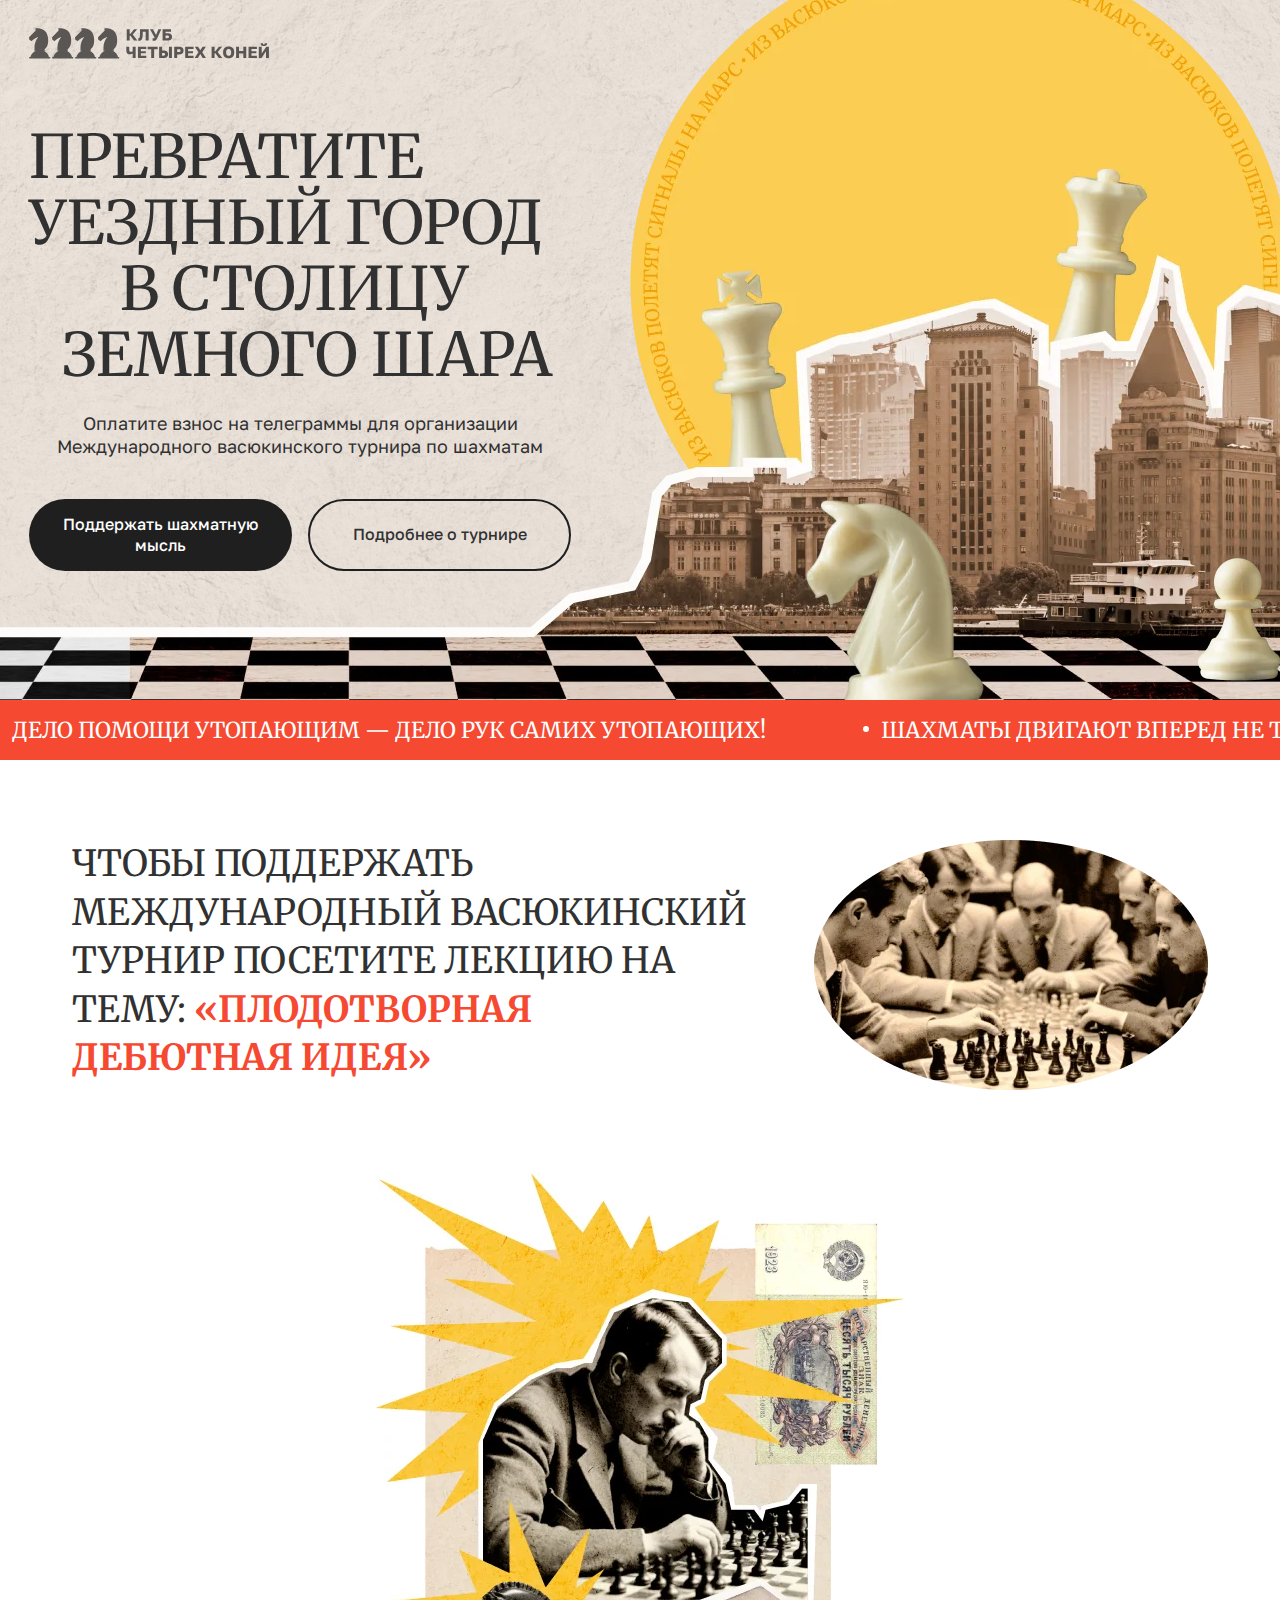
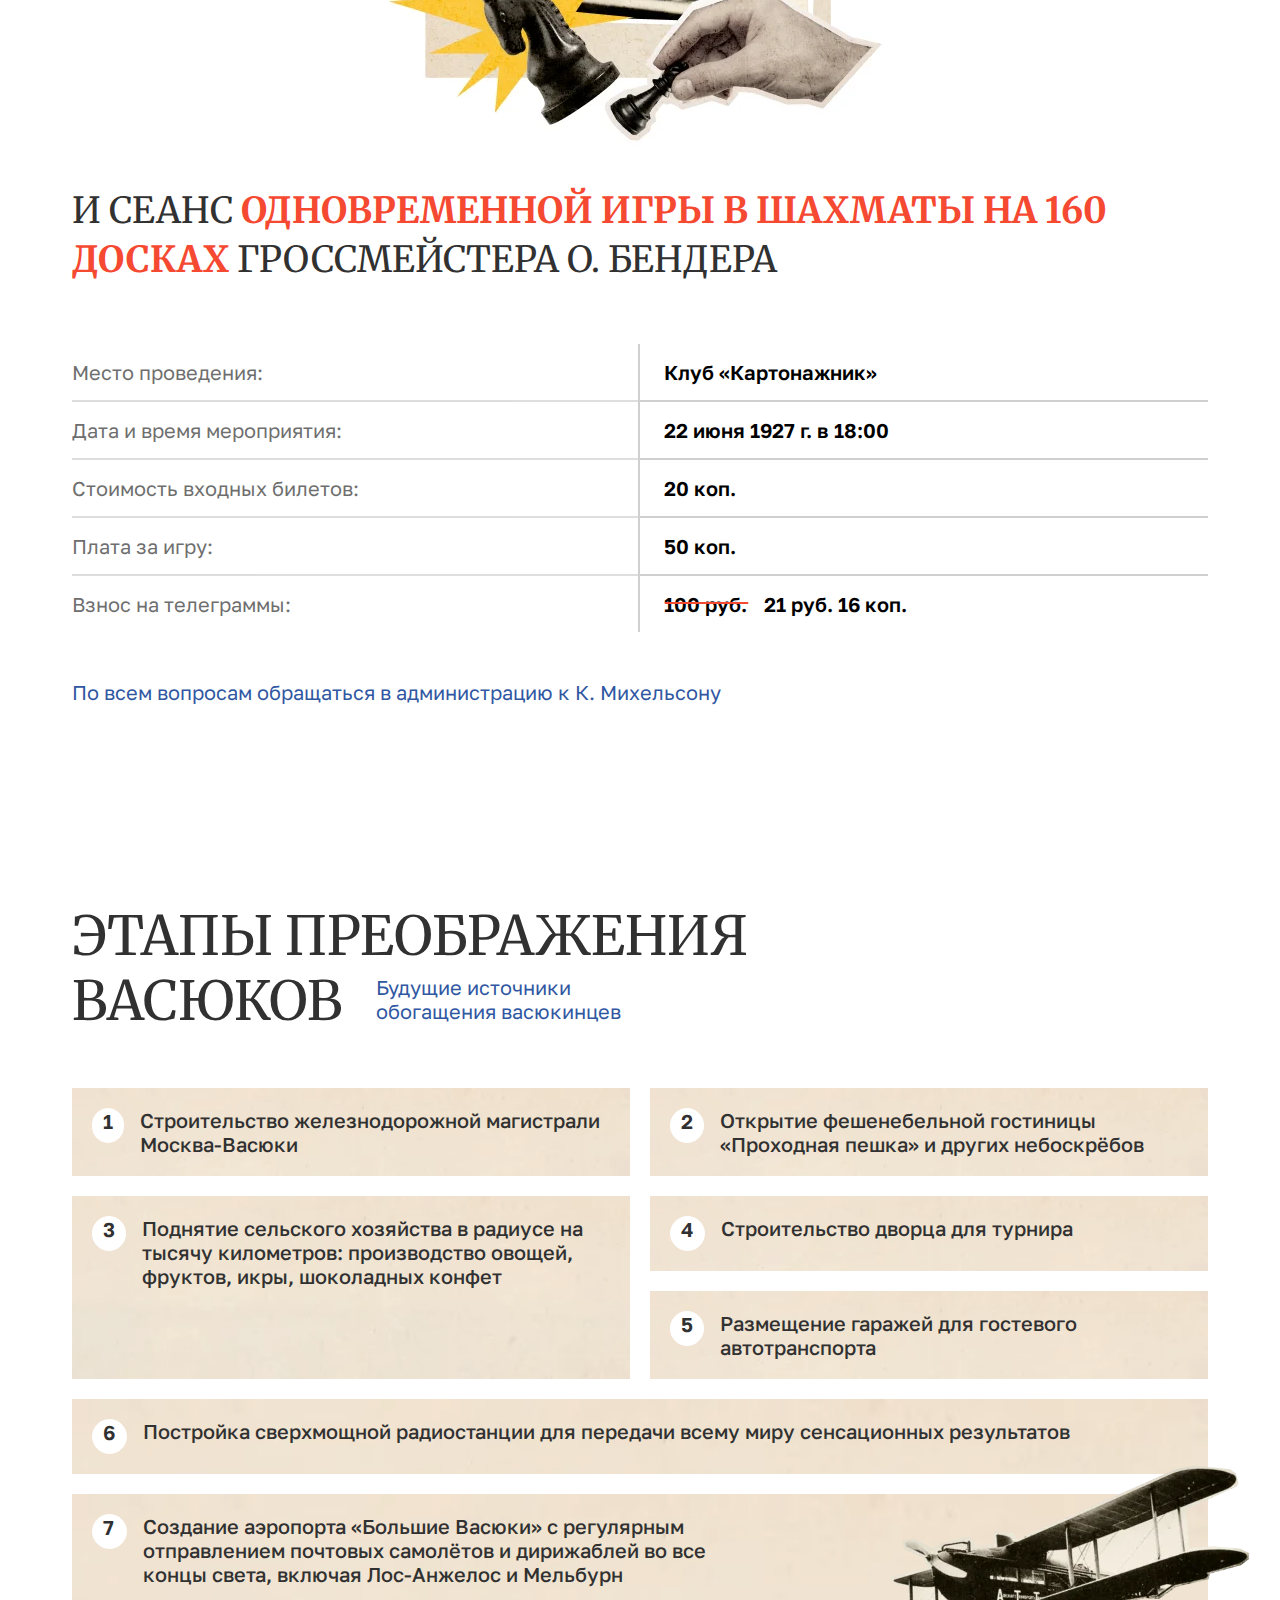
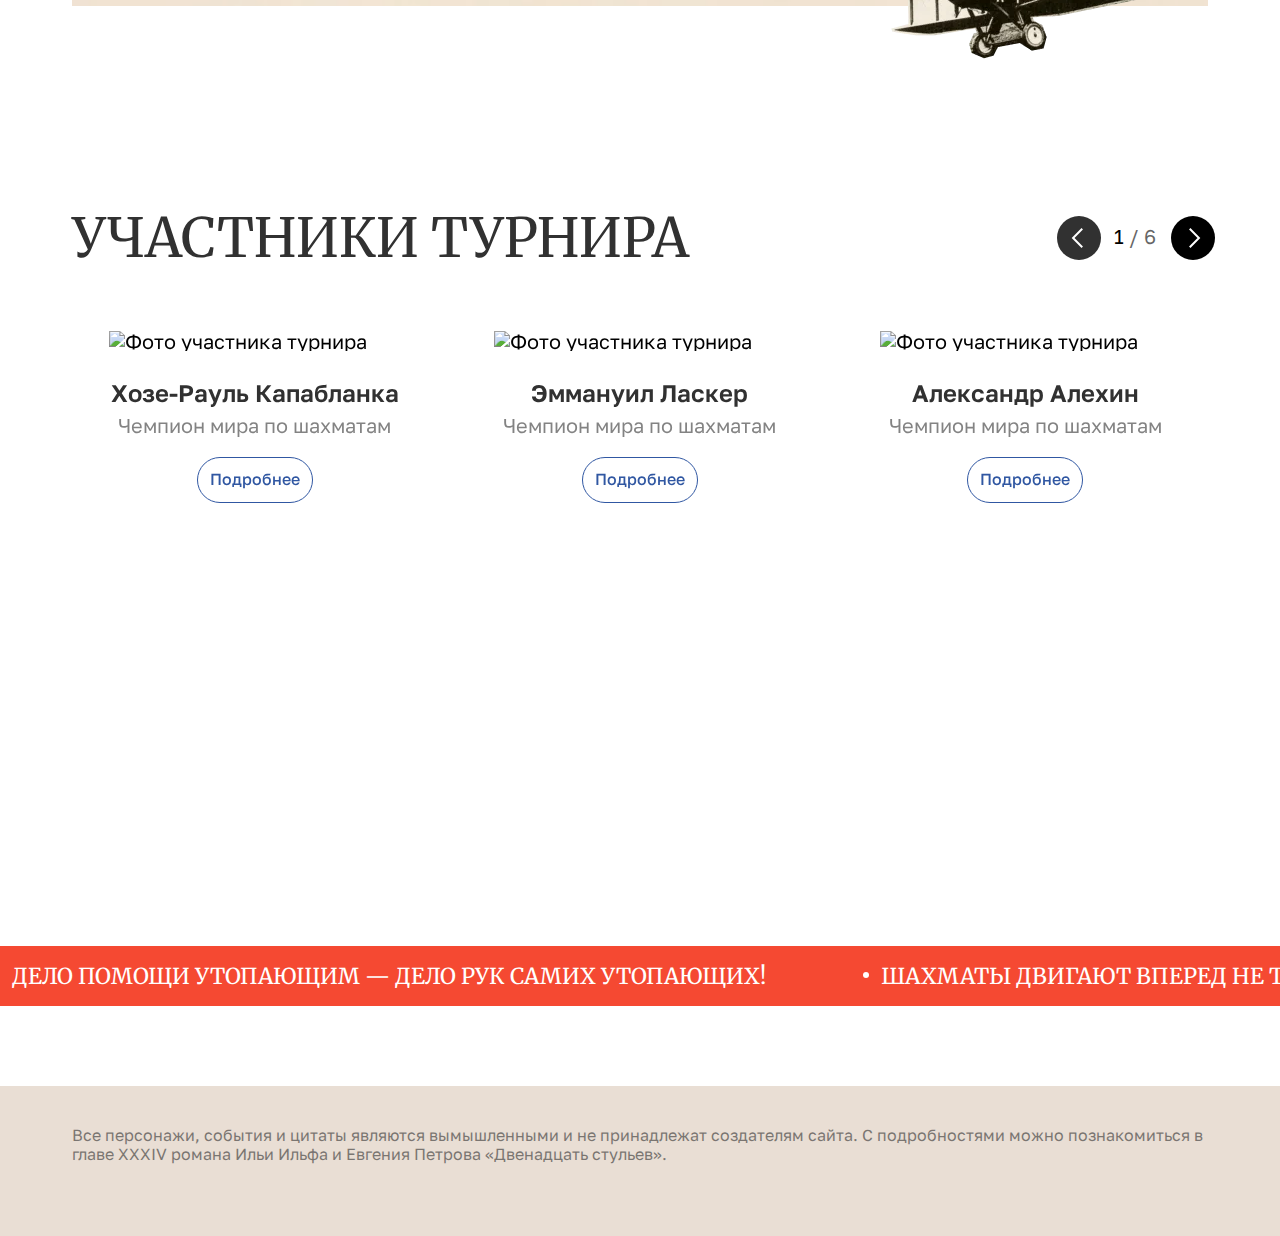
==== home.html @ d4d5c3d7 "add new site" ====
<!DOCTYPE html>
<html lang="ru">

<head>
	<title>Главная</title>
	<meta charset="UTF-8">
	<meta name="format-detection" content="telephone=no">
	<link rel="stylesheet" href="css/style.min.css?_v=20240211010110">
	<link rel="shortcut icon" href="favicon.ico">
	<!-- <meta name="robots" content="noindex, nofollow"> -->
	<meta name="viewport" content="width=device-width, initial-scale=1.0">
</head>

<body>
	<div class="wrapper">
		<header class="header">
			<div class="header__container">
				<a href="#" class="header__logo">
					<img src="img/icons/logo.svg?_v=1707602471050" alt="Логотип">
				</a>
			</div>
		</header>
		<main class="page">

			<section class="page__main main-block">
				<div class="main-block__container">
					<div class="main-block__body">
						<div class="main-block__content block-content">
							<h1 class="block-content__title">
								Превратите уездный город
								<span class="block-content__title--up">в столицу</span>
								<span class="block-content__title--down">земного шара</span>
							</h1>
							<div class="block-content__text">
								Оплатите взнос на телеграммы для организации Международного васюкинского турнира по шахматам
							</div>
							<div class="block-content__btns">
								<button class="block-content__btn-send btn">
									Поддержать шахматную мысль
								</button>
								<button class="block-content__btn-more btn">
									Подробнее о турнире
								</button>
							</div>
							<div class="block-content__images">
								<div class="block-content__city">
									<picture><source srcset="img/bg-image.webp" type="image/webp"><img src="img/bg-image.jpg?_v=1707602471050" alt="Город на шахматной доске"></picture>
								</div>
								<div class="block-content__chess">
									<picture><source srcset="img/peshka.webp" type="image/webp"><img src="img/peshka.png?_v=1707602471050" alt="Пешка"></picture>
								</div>
							</div>
						</div>
					</div>
				</div>
				<div class="main-block__bg">
					<picture><source srcset="img/bg.webp" type="image/webp"><img src="img/bg.png?_v=1707602471050" alt="Фон блока"></picture>
				</div>
			</section>

			<section class="page__running running-line">
				<div class="running-line__content">
					<div class="running-line__content-items">
						<div class="running-line__content-item">
							<span>Дело помощи утопающим — дело рук самих утопающих!</span>
						</div>
						<div class="running-line__content-item">
							<span>Шахматы двигают вперед не только культуру, но и экономику!</span>
						</div>
						<div class="running-line__content-item">
							<span>Лед тронулся, господа присяжные заседатели!</span>
						</div>
					</div>
				</div>
			</section>

			<section class="page__info info-block">
				<div class="info-block__container">
					<div class="info-block__content info-content">
						<div class="info-content__idea">
							<h2 class="info-content__idea-title">
								Чтобы поддержать Международный васюкинский турнир посетите лекцию на тему: <span>«Плодотворная дебютная идея»</span>
							</h2>
							<div class="info-content__idea-img">
								<picture><source srcset="img/players.webp" type="image/webp"><img src="img/players.png?_v=1707602471050" alt="Васюкинские игроки"></picture>
							</div>
						</div>
						<div class="info-content__bender bender-info">
							<div class="bender-info__img">
								<picture><source srcset="img/bender.webp" type="image/webp"><img src="img/bender.jpg?_v=1707602471050" alt="Остап Бендер"></picture>
							</div>
							<div class="bender-info__body body-info">
								<h2 class="body-info__title">
									И сеанс <span>одновременной игры в шахматы на 160 досках</span> гроссмейстера О. Бендера
								</h2>
								<div class="body-info__actions actions-body">
									<div class="actions-body__labels">
										<div class="actions-body__label">Место проведения:</div>
										<div class="actions-body__label">Дата и время мероприятия:</div>
										<div class="actions-body__label">Стоимость входных билетов:</div>
										<div class="actions-body__label">Плата за игру:</div>
										<div class="actions-body__label">Взнос на телеграммы:</div>
									</div>
									<div class="actions-body__values">
										<div class="actions-body__value">Клуб «Картонажник»</div>
										<div class="actions-body__value">22 июня 1927 г. в 18:00</div>
										<div class="actions-body__value">20 коп.</div>
										<div class="actions-body__value">50 коп.</div>
										<div class="actions-body__value">
											<span class="old-price">100 руб.</span>
											<span class="new-price">21 руб. 16 коп.</span>
										</div>
									</div>
								</div>
								<div class="body-info__actions-mobile mobile-actions-body">
									<div class="mobile-actions-body__item">
										<div class="mobile-actions-body__label">Место проведения:</div>
										<div class="mobile-actions-body__value">Клуб «Картонажник»</div>
									</div>
									<div class="mobile-actions-body__item">
										<div class="mobile-actions-body__label">Дата и время мероприятия:</div>
										<div class="mobile-actions-body__value">22 июня 1927 г. в 18:00</div>
									</div>
									<div class="mobile-actions-body__item">
										<div class="mobile-actions-body__label">Стоимость входных билетов:</div>
										<div class="mobile-actions-body__value">20 коп.</div>
									</div>
									<div class="mobile-actions-body__item">
										<div class="mobile-actions-body__label">Плата за игру:</div>
										<div class="mobile-actions-body__value">50 коп.</div>
									</div>
									<div class="mobile-actions-body__item">
										<div class="mobile-actions-body__label">Взнос на телеграммы:</div>
										<div class="mobile-actions-body__value">
											<span class="old-price">100 руб.</span>
											<span class="new-price">21 руб. 16 коп.</span>
										</div>
									</div>
								</div>
								<a href="#" class="body-info__link">
									По всем вопросам обращаться в администрацию к К. Михельсону
								</a>
							</div>
						</div>
					</div>
				</div>
			</section>

			<section class="page__future future-block">
				<div class="future-block__container">
					<div class="future-block__title">Этапы преображения Васюков</div>
					<div class="future-block__subtitle">
						Будущие источники обогащения васюкинцев
					</div>
					<div class="future-block__slider">
						<div class="future-block__content">
							<div class="future-block__slide future-slide">
								<div class="future-slide__item">
									<div class="future-slide__item-number"><span>1</span></div>
									<div class="future-slide__item-text">
										Строительство железнодорожной магистрали Москва-Васюки
									</div>
								</div>
							</div>
							<div class="future-block__slide future-slide">
								<div class="future-slide__item">
									<div class="future-slide__item-number"><span>2</span></div>
									<div class="future-slide__item-text">
										Открытие фешенебельной гостиницы «Проходная пешка» и других небоскрёбов
									</div>
								</div>
							</div>
							<div class="future-block__slide future-slide">
								<div class="future-slide__item">
									<div class="future-slide__item-number"><span>3</span></div>
									<div class="future-slide__item-text">
										Поднятие сельского хозяйства в радиусе на тысячу километров: производство овощей, фруктов, икры, шоколадных конфет
									</div>
								</div>
							</div>
							<div class="future-block__slide future-slide">
								<div class="future-slide__item">
									<div class="future-slide__item-number"><span>4</span></div>
									<div class="future-slide__item-text">
										Строительство дворца для турнира
									</div>
								</div>
							</div>
							<div class="future-block__slide future-slide">
								<div class="future-slide__item">
									<div class="future-slide__item-number"><span>5</span></div>
									<div class="future-slide__item-text">
										Размещение гаражей для гостевого автотранспорта
									</div>
								</div>
							</div>
							<div class="future-block__slide future-slide">
								<div class="future-slide__item">
									<div class="future-slide__item-number"><span>6</span></div>
									<div class="future-slide__item-text">
										Постройка сверхмощной радиостанции для передачи всему миру сенсационных результатов
									</div>
								</div>
							</div>
							<div class="future-block__slide future-slide">
								<div class="future-slide__item">
									<div class="future-slide__item-number"><span>7</span></div>
									<div class="future-slide__item-text">
										<span>Создание аэропорта «Большие Васюки» с регулярным отправлением почтовых самолётов и дирижаблей во все концы света, включая Лос-Анжелос и Мельбурн</span>
									</div>
									<div class="future-slide__item-img">
										<picture><source srcset="img/airplan.webp" type="image/webp"><img src="img/airplan.png?_v=1707602471050" alt="Картинка слайда"></picture>
									</div>
								</div>
							</div>
						</div>
					</div>

					<div class="future-block__mobile-slider">
						<div class="future-block__mobile-content">
							<div class="future-block__mobile-img">
								<picture><source srcset="img/airplan.webp" type="image/webp"><img src="img/airplan.png?_v=1707602471050" alt="Картинка слайда"></picture>
							</div>
							<div class="future-block__mobile-slide future-mobile-slide">
								<div class="future-mobile-slide__item">
									<div class="future-mobile-slide__item-number"><span>1</span></div>
									<div class="future-mobile-slide__item-text">
										Строительство железнодорожной магистрали Москва-Васюки
									</div>
									<div class="future-mobile-slide__item-number"><span>2</span></div>
									<div class="future-mobile-slide__item-text">
										Открытие фешенебельной гостиницы «Проходная пешка» и других небоскрёбов
									</div>
								</div>
							</div>
							<div class="future-block__mobile-slide future-mobile-slide">
								<div class="future-mobile-slide__item">
									<div class="future-mobile-slide__item-number"><span>3</span></div>
									<div class="future-mobile-slide__item-text">
										Поднятие сельского хозяйства в радиусе на тысячу километров: производство овощей, фруктов, икры, шоколадных конфет
									</div>
								</div>
							</div>
							<div class="future-block__mobile-slide future-mobile-slide">
								<div class="future-mobile-slide__item">
									<div class="future-mobile-slide__item-number"><span>4</span></div>
									<div class="future-mobile-slide__item-text">
										Строительство дворца для турнира
									</div>
									<div class="future-mobile-slide__item-number"><span>5</span></div>
									<div class="future-mobile-slide__item-text">
										Размещение гаражей для гостевого автотранспорта
									</div>
								</div>
							</div>
							<div class="future-block__mobile-slide future-mobile-slide">
								<div class="future-mobile-slide__item">
									<div class="future-mobile-slide__item-number"><span>6</span></div>
									<div class="future-mobile-slide__item-text">
										Постройка сверхмощной радиостанции для передачи всему миру сенсационных результатов
									</div>
								</div>
							</div>
							<div class="future-block__mobile-slide future-mobile-slide">
								<div class="future-mobile-slide__item">
									<div class="future-mobile-slide__item-number"><span>7</span></div>
									<div class="future-mobile-slide__item-text">
										Создание аэропорта «Большие Васюки» с регулярным отправлением почтовых самолётов и дирижаблей во все концы света, включая Лос-Анжелос и Мельбурн
									</div>
								</div>
							</div>
						</div>
					</div>

					<div class="future-mobile-slide__dots"></div>

					<div class="future-mobile-slide__arrows">
						<div class="future-mobile-slide__arrow-prev disabled">
							<g><svg width="36" height="36" viewBox="0 0 44 44" fill="currentColor" xmlns="http://www.w3.org/2000/svg">
									<circle cx="22" cy="22" r="22" transform="rotate(-180 22 22)" />
									<path d="M24.5382 30.4614L16.0767 21.9999L24.5382 13.5384" stroke="white" stroke-width="2" stroke-linecap="square" />
								</svg></g>
						</div>
						<div class="future-mobile-slide__arrow-next">
							<g><svg width="36" height="36" viewBox="0 0 44 44" fill="currentColor" xmlns="http://www.w3.org/2000/svg">
									<circle cx="22" cy="22" r="22" />
									<path d="M19.4618 13.5385L27.9233 22L19.4618 30.4615" stroke="white" stroke-width="2" stroke-linecap="square" />
								</svg></g>
						</div>
					</div>

				</div>
			</section>

			<section class="page__users users-list">
				<div class="users-list__container">
					<div class="users-list__title">Участники турнира</div>
					<div class="users-list__slider">
						<div class="users-list__controll controll-images">
							<div class="controll-images__fraction fraction-controll">
								<span class="fraction-controll__current">1</span>
								<span class="fraction-controll__all"> / 6</span>
								<div class="controll-images__arrow-prev">
									<g><svg width="44" height="44" viewBox="0 0 44 44" fill="currentColor" xmlns="http://www.w3.org/2000/svg">
											<circle cx="22" cy="22" r="22" transform="rotate(-180 22 22)" />
											<path d="M24.5382 30.4614L16.0767 21.9999L24.5382 13.5384" stroke="white" stroke-width="2" stroke-linecap="square" />
										</svg></g>
								</div>
								<div class="controll-images__arrow-next">
									<g><svg width="44" height="44" viewBox="0 0 44 44" fill="currentColor" xmlns="http://www.w3.org/2000/svg">
											<circle cx="22" cy="22" r="22" />
											<path d="M19.4618 13.5385L27.9233 22L19.4618 30.4615" stroke="white" stroke-width="2" stroke-linecap="square" />
										</svg></g>
								</div>
							</div>
						</div>
						<div class="users-list__swiper">
							<div class="users-list__slide slide-list-body">
								<div class="slide-list-body__content">
									<div class="slide-list-body__img">
										<img src="img/icons/avatar.svg?_v=1707602471050" alt="Фото участникa турнира">
									</div>
									<div class="slide-list-body__info info-body">
										<h3 class="info-body__name">Хозе-Рауль Капабланка</h3>
										<p class="info-body__text">Чемпион мира по шахматам</p>
										<button class="info-body__btn">Подробнее</button>
									</div>
								</div>
							</div>
							<div class="users-list__slide slide-list-body">
								<div class="slide-list-body__content">
									<div class="slide-list-body__img">
										<img src="img/icons/avatar.svg?_v=1707602471050" alt="Фото участникa турнира">
									</div>
									<div class="slide-list-body__info info-body">
										<h3 class="info-body__name">Эммануил Ласкер</h3>
										<p class="info-body__text">Чемпион мира по шахматам</p>
										<button class="info-body__btn">Подробнее</button>
									</div>
								</div>
							</div>
							<div class="users-list__slide slide-list-body">
								<div class="slide-list-body__content">
									<div class="slide-list-body__img">
										<img src="img/icons/avatar.svg?_v=1707602471050" alt="Фото участникa турнира">
									</div>
									<div class="slide-list-body__info info-body">
										<h3 class="info-body__name">Александр Алехин</h3>
										<p class="info-body__text">Чемпион мира по шахматам</p>
										<button class="info-body__btn">Подробнее</button>
									</div>
								</div>
							</div>
							<div class="users-list__slide slide-list-body">
								<div class="slide-list-body__content">
									<div class="slide-list-body__img">
										<img src="img/icons/avatar.svg?_v=1707602471050" alt="Фото участникa турнира">
									</div>
									<div class="slide-list-body__info info-body">
										<h3 class="info-body__name">Арон Нимцович</h3>
										<p class="info-body__text">Чемпион мира по шахматам</p>
										<button class="info-body__btn">Подробнее</button>
									</div>
								</div>
							</div>
							<div class="users-list__slide slide-list-body">
								<div class="slide-list-body__content">
									<div class="slide-list-body__img">
										<img src="img/icons/avatar.svg?_v=1707602471050" alt="Фото участникa турнира">
									</div>
									<div class="slide-list-body__info info-body">
										<h3 class="info-body__name">Рихард Рети</h3>
										<p class="info-body__text">Чемпион мира по шахматам</p>
										<button class="info-body__btn">Подробнее</button>
									</div>
								</div>
							</div>
							<div class="users-list__slide slide-list-body">
								<div class="slide-list-body__content">
									<div class="slide-list-body__img">
										<img src="img/icons/avatar.svg?_v=1707602471050" alt="Фото участникa турнира">
									</div>
									<div class="slide-list-body__info info-body">
										<h3 class="info-body__name">Остап Бендер</h3>
										<p class="info-body__text">Чемпион мира по шахматам</p>
										<button class="info-body__btn">Подробнее</button>
									</div>
								</div>
							</div>
						</div>
					</div>
				</div>
			</section>

			<section class="page__running running-line margin-null">
				<div class="running-line__content">
					<div class="running-line__content-items">
						<div class="running-line__content-item">
							<span>Дело помощи утопающим — дело рук самих утопающих!</span>
						</div>
						<div class="running-line__content-item">
							<span>Шахматы двигают вперед не только культуру, но и экономику!</span>
						</div>
						<div class="running-line__content-item">
							<span>Лед тронулся, господа присяжные заседатели!</span>
						</div>
					</div>
				</div>
			</section>

		</main>
		<footer class="footer">
			<div class="footer__container">
				<div class="footer__copyright">
					Все персонажи, события и цитаты являются вымышленными и не принадлежат создателям сайта. С подробностями можно познакомиться в главе XXXIV романа Ильи Ильфа и Евгения Петрова «Двенадцать стульев».
				</div>
			</div>
		</footer>
	</div>
	<script src="js/app.min.js?_v=20240211010111"></script>
</body>

</html>
---- css/style.min.css ----
@import url(https://fonts.googleapis.com/css?family=Merriweather:regular,700&display=swap);@import url(https://fonts.googleapis.com/css?family=Golos+Text:regular,500,600,700&display=swap);*{padding:0;margin:0;border:0}*,:after,:before{-webkit-box-sizing:border-box;box-sizing:border-box}body,html{height:100%;min-width:375px}body{line-height:1;font-family:"Golos Text";font-size:1.25rem;-ms-text-size-adjust:100%;-moz-text-size-adjust:100%;-webkit-text-size-adjust:100%;-webkit-font-smoothing:antialiased}button,input,textarea{font-family:"Golos Text";font-size:inherit}button{cursor:pointer;color:inherit;background-color:inherit}a{color:inherit}a:link,a:visited{text-decoration:none}a:hover{text-decoration:none}ul li{list-style:none}img{vertical-align:top}h1,h2,h3,h4,h5,h6{font-weight:inherit;font-size:inherit}body{color:#000;background-color:#fff;overflow-x:hidden}.lock body{overflow:hidden}.wrapper{min-height:100%;display:-ms-grid;display:grid;overflow:hidden;-ms-grid-rows:auto 1fr auto;grid-template-rows:auto 1fr auto}[class*=__container]{max-width:76.375rem;-webkit-box-sizing:content-box;box-sizing:content-box;margin:0 auto;padding:0 4.5rem}[data-fullscreen]{height:100vh}.touch [data-fullscreen]{height:calc(var(--vh,1vh) * 100)}[class*=__image-ibg]{position:relative}[class*=__image-ibg] img{position:absolute;width:100%;height:100%;top:0;left:0;-o-object-fit:cover;object-fit:cover}.header{width:100%;background-color:transparent;position:absolute;top:0;left:0;z-index:10}.header__container{padding:0 1.25rem 0 1.25rem}.header__logo img{height:auto;max-width:100%}.footer{height:9.375rem;background-color:#e9ded4}.footer__container{padding-top:2.5rem}.footer__copyright{font-family:"Golos Text";font-size:1rem;line-height:120%;color:#313131;opacity:.6}.main-block{position:relative;background-color:#e9ded4}.main-block__container{padding:0 1.25rem 0 1.25rem;z-index:2}.main-block__body{position:relative;z-index:6}.main-block__bg{opacity:.2;z-index:5;position:absolute;top:0;left:0}.block-content{margin:2.25rem 0 0 0;color:#313131}.block-content__title{font-family:Merriweather;line-height:110%;text-transform:uppercase}.block-content__title:not(:last-child){margin-bottom:1.5rem}.block-content__text{font-family:"Golos Text";font-size:1.125rem;line-height:130%;text-align:center}.block-content__text:not(:last-child){margin-bottom:2.5rem}.block-content__btns{display:-webkit-box;display:-ms-flexbox;display:flex;-webkit-box-orient:horizontal;-webkit-box-direction:normal;-ms-flex-direction:row;flex-direction:row;-webkit-box-align:center;-ms-flex-align:center;align-items:center;padding:0;gap:1rem}.block-content__btn-send{width:16.4375rem;height:4.5rem;display:-webkit-box;display:-ms-flexbox;display:flex;-webkit-box-orient:vertical;-webkit-box-direction:normal;-ms-flex-direction:column;flex-direction:column;-webkit-box-pack:center;-ms-flex-pack:center;justify-content:center;-webkit-box-align:center;-ms-flex-align:center;align-items:center;font-size:1rem;font-weight:500;line-height:130%;padding:1.25rem;background:#1f1f1f;border-radius:4.125rem;color:#fff;text-align:center;cursor:pointer;-webkit-transition:all .3s ease 0s;transition:all .3s ease 0s}.block-content__btn-more{width:16.4375rem;height:4.5rem;display:-webkit-box;display:-ms-flexbox;display:flex;-webkit-box-orient:vertical;-webkit-box-direction:normal;-ms-flex-direction:column;flex-direction:column;-webkit-box-pack:center;-ms-flex-pack:center;justify-content:center;-webkit-box-align:center;-ms-flex-align:center;align-items:center;font-size:1rem;font-weight:500;line-height:130%;padding:1.25rem;border-radius:4.125rem;border:2px solid #1f1f1f;cursor:pointer;-webkit-transition:all .3s ease 0s;transition:all .3s ease 0s}.block-content__images{display:-webkit-box;display:-ms-flexbox;display:flex;position:relative;pointer-events:none;z-index:-1}.block-content__city{position:absolute}.block-content__city img{max-width:100%}.block-content__chess{position:absolute;bottom:-6.875rem;left:73rem}.block-content__chess img{z-index:4}.running-line{position:relative;z-index:90}.running-line__content{width:100%;background-color:#f54932;height:3.75rem}.running-line__content-items{display:-webkit-box;display:-ms-flexbox;display:flex;-webkit-box-orient:horizontal;-webkit-box-direction:normal;-ms-flex-direction:row;flex-direction:row;-webkit-box-align:center;-ms-flex-align:center;align-items:center;padding:1.125rem .75rem;gap:.75rem;position:absolute;left:0}.running-line__content-item{width:53.5625rem;color:#fff;font-family:Merriweather;font-size:1.375rem;line-height:110%;text-transform:uppercase;white-space:nowrap;-ms-flex-negative:0;flex-shrink:0;position:relative;-webkit-animation:ticker 20s linear infinite;animation:ticker 20s linear infinite;-webkit-transition:-webkit-animation .3s linear 0s;transition:-webkit-animation .3s linear 0s;transition:animation .3s linear 0s;transition:animation .3s linear 0s,-webkit-animation .3s linear 0s}.running-line__content-item::after{content:"";display:block;width:.375rem;height:.375rem;background:url(../img/icons/runline_eclipse.svg) center/cover no-repeat;position:absolute;top:.5rem;right:0}.running-line__content-item::after:not(:last-child){display:none}.info-content__idea{display:-ms-grid;display:grid;-ms-grid-columns:(auto)[2];grid-template-columns:repeat(2,auto);gap:4rem}.info-content__idea:not(:last-child){margin-bottom:4rem}.info-content__idea-title{font-family:Merriweather;line-height:135%;color:#313131;text-transform:uppercase;-webkit-animation:fadeInLeft 2s linear;animation:fadeInLeft 2s linear}.info-content__idea-title span{font-weight:700;color:#f54932}.info-content__idea-img img{max-width:100%}.info-content__bender{display:-ms-grid;display:grid;-ms-grid-columns:(auto)[2];grid-template-columns:repeat(2,auto);gap:4rem}.bender-info__img img{max-width:100%}.body-info{-webkit-animation:fadeInRight 2s linear;animation:fadeInRight 2s linear}.body-info__title{width:44rem;font-family:Merriweather;line-height:135%;color:#313131;text-transform:uppercase}.body-info__title span{font-weight:700;color:#f54932}.body-info__title:not(:last-child){margin-bottom:3.75rem}.body-info__link{font-family:"Golos Text";line-height:120%;color:#3057a2}.actions-body{display:-ms-grid;display:grid;-ms-grid-columns:(1fr)[2];grid-template-columns:repeat(2,1fr)}.actions-body:not(:last-child){margin-bottom:3rem}.actions-body__labels{border-right:2px solid #d0d0d0}.actions-body__label{font-family:"Golos Text";line-height:120%;color:#313131;opacity:.7;padding:1rem 0;border-bottom:2px solid #d0d0d0}.actions-body__label:last-child{border-bottom:none}.actions-body__value{font-family:"Golos Text";font-weight:600;line-height:120%;padding:1rem 0;padding-left:1.5rem;border-bottom:2px solid #d0d0d0}.actions-body__value:last-child{border-bottom:none}.actions-body__value .old-price{position:relative}.actions-body__value .old-price::after{content:"";display:block;width:5.3125rem;height:.125rem;background:url(../img/icons/old-price.svg) center/cover no-repeat;position:absolute;bottom:.75rem}.actions-body__value .new-price{margin-left:.75rem}.mobile-actions-body{display:none;margin-bottom:2.5rem}.mobile-actions-body__item{display:-webkit-box;display:-ms-flexbox;display:flex;gap:.75rem;padding:1rem 0;border-bottom:1px solid #d0d0d0}.mobile-actions-body__item:last-child{border-bottom:none}.mobile-actions-body__label{font-family:"Golos Text";line-height:120%;color:#313131;opacity:.7}.mobile-actions-body__value{font-family:"Golos Text";font-weight:600;line-height:120%;color:#313131}.mobile-actions-body__value .old-price{position:relative}.mobile-actions-body__value .old-price::after{content:"";display:block;width:5.3125rem;height:.125rem;background:url(../img/icons/old-price.svg) center/cover no-repeat;position:absolute;bottom:.75rem}.mobile-actions-body__value .new-price{margin-left:.75rem}.future-block__container{position:relative}.future-block__title{width:50.375rem;font-family:Merriweather;line-height:120%;text-transform:uppercase;color:#313131;position:relative;margin-bottom:3.375rem}.future-block__subtitle{width:17.5rem;font-family:"Golos Text";line-height:120%;color:#3057a2;position:absolute;top:4.4375rem;left:23.5rem}.future-block__slider{display:block}.future-block__content{display:-ms-grid;display:grid;-ms-grid-rows:auto 1.25rem auto 1.25rem auto;-ms-grid-columns:minmax(335px,394px) 1.25rem minmax(335px,394px) 1.25rem minmax(335px,394px);grid-template:repeat(3,auto)/repeat(3,minmax(335px,394px));gap:1.25rem}.future-block__mobile-slider{display:none;overflow:hidden}.future-block__mobile-slider:not(:last-child){margin-bottom:2.25rem}.future-block__mobile-content{display:-webkit-box;display:-ms-flexbox;display:flex;max-width:42.5rem;width:100%;position:relative}.future-block__mobile-img{position:absolute;right:0;z-index:19}.future-block__mobile-img img{max-width:100%}.no-webp .future-slide{background:url(../img/slide.png) top center/cover no-repeat}.future-slide:nth-child(3){-ms-grid-row-span:2;grid-row:span 2}.future-slide:nth-child(7){-ms-grid-column-span:2;grid-column:span 2;display:-webkit-box;display:-ms-flexbox;display:flex}.future-slide__item{display:-webkit-box;display:-ms-flexbox;display:flex;padding:1.25rem}.future-slide__item-number{width:2.1875rem;height:2.1875rem;background-color:#fff;border:1px solid #fff;border-radius:3.75rem;margin-right:1rem}.future-slide__item-number span{font-family:"Golos Text";font-weight:600;line-height:120%;color:#313131;padding:.3125rem .625rem;text-align:center}.future-slide__item-text{font-family:"Golos Text";font-weight:500;line-height:120%;color:#313131;position:relative}.future-slide__item-text span{width:25.9375rem;display:block}.future-slide__item-img{position:absolute;bottom:0;right:.5625rem}.no-webp .future-mobile-slide{background:url(../img/slide.png) top center/cover no-repeat}.future-mobile-slide{display:-webkit-box;display:-ms-flexbox;display:flex;width:100%;-webkit-box-align:center;-ms-flex-align:center;align-items:center;-webkit-box-pack:center;-ms-flex-pack:center;justify-content:center;margin-right:1.25rem;margin-top:8.4375rem}.future-mobile-slide__item{height:16.875rem;display:-ms-grid;display:grid;-ms-grid-columns:(auto)[2];grid-template-columns:repeat(2,auto);padding:1.25rem;margin-top:3.75rem;-webkit-box-pack:start;-ms-flex-pack:start;justify-content:start;position:relative}.future-mobile-slide__item-number{width:2.1875rem;height:2.1875rem;background-color:#fff;border:1px solid #fff;border-radius:3.75rem;margin-right:1rem}.future-mobile-slide__item-number span{font-family:"Golos Text";font-weight:600;line-height:120%;color:#313131;padding:.3125rem .625rem;text-align:center}.future-mobile-slide__item-text{min-width:14.9375rem;font-family:"Golos Text";font-weight:500;line-height:120%;color:#313131}.future-mobile-slide__dots{display:none}.future-mobile-slide__dot{width:.625rem;height:.625rem;background:#d9d9d9;border-radius:50%}.future-mobile-slide__dot.dot-active{background:#313131}.future-mobile-slide__arrows{display:none}.future-mobile-slide__arrow-prev{cursor:pointer;color:#313131;width:2.25rem;height:2.25rem;position:absolute;top:-1.375rem;opacity:1;-webkit-transition:all .3s ease 0s;transition:all .3s ease 0s}.future-mobile-slide__arrow-prev.disabled{color:#313131;opacity:.2;pointer-events:none}.future-mobile-slide__arrow-next{cursor:pointer;width:2.25rem;height:2.25rem;position:absolute;top:-1.375rem;opacity:1;-webkit-transition:all .3s ease 0s;transition:all .3s ease 0s}.future-mobile-slide__arrow-next.disabled{color:#313131;opacity:.2;pointer-events:none}.users-list{margin-bottom:8.75rem}.users-list__container{position:relative}.users-list__title{font-family:Merriweather;font-size:3.375rem;line-height:120%;text-transform:uppercase;color:#313131}.users-list__title:not(:last-child){margin-bottom:3.75rem}.users-list__swiper{position:relative}.users-list__slide{max-width:24.625rem}.users-list__controll{z-index:10}.slide-list-body__content{padding:0 2.3125rem;height:29.6875rem}.slide-list-body__img{width:100%;min-width:12.5rem;padding-bottom:1.75rem}.slide-list-body__img img{max-width:100%}.info-body{color:#313131;text-align:center}.info-body__name{font-family:"Golos Text";font-weight:600;font-size:1.5rem;line-height:120%;padding-bottom:.375rem}.info-body__text{font-family:"Golos Text";line-height:120%;opacity:.6;padding-bottom:1.25rem}.info-body__btn{font-family:"Golos Text";font-weight:500;font-size:1rem;line-height:120%;color:#3057a2;padding:.75rem;border:1px solid #3057a2;border-radius:3.875rem;-webkit-transition:all .3s ease 0s;transition:all .3s ease 0s}.controll-images{position:absolute;left:87%;top:1.25rem}.controll-images__arrow-prev{cursor:pointer;color:#313131;width:2.75rem;height:2.75rem;position:absolute;left:-3.5625rem;top:-.625rem;-webkit-transition:all .3s ease 0s;transition:all .3s ease 0s}.controll-images__arrow-next{position:relative;cursor:pointer;width:2.75rem;height:2.75rem;position:absolute;left:3.5625rem;top:-.625rem;-webkit-transition:all .3s ease 0s;transition:all .3s ease 0s}.fraction-controll__all{opacity:.6}.page{min-width:0}.margin-null{margin-bottom:0}@-webkit-keyframes ticker{from{-webkit-transform:translateX(190%);transform:translateX(190%)}to{-webkit-transform:translateX(-190%);transform:translateX(-190%)}}@keyframes ticker{from{-webkit-transform:translateX(190%);transform:translateX(190%)}to{-webkit-transform:translateX(-190%);transform:translateX(-190%)}}@-webkit-keyframes fadeInLeft{from{opacity:0;-webkit-transform:translate3d(-100%,0,0);transform:translate3d(-100%,0,0)}to{opacity:1;-webkit-transform:translate3d(0,0,0);transform:translate3d(0,0,0)}}@keyframes fadeInLeft{from{opacity:0;-webkit-transform:translate3d(-100%,0,0);transform:translate3d(-100%,0,0)}to{opacity:1;-webkit-transform:translate3d(0,0,0);transform:translate3d(0,0,0)}}@-webkit-keyframes fadeInRight{from{opacity:0;-webkit-transform:translate3d(100%,0,0);transform:translate3d(100%,0,0)}to{opacity:1;-webkit-transform:translate3d(0,0,0);transform:translate3d(0,0,0)}}@keyframes fadeInRight{from{opacity:0;-webkit-transform:translate3d(100%,0,0);transform:translate3d(100%,0,0)}to{opacity:1;-webkit-transform:translate3d(0,0,0);transform:translate3d(0,0,0)}}.swiper{overflow:hidden}.swiper-wrapper{width:100%;height:100%;-webkit-box-sizing:content-box;box-sizing:content-box;display:-webkit-box;display:-ms-flexbox;display:flex;position:relative}.swiper-vertical .swiper-wrapper{-webkit-box-orient:vertical;-webkit-box-direction:normal;-ms-flex-direction:column;flex-direction:column}.swiper-autoheight .swiper-wrapper{-webkit-box-align:start;-ms-flex-align:start;align-items:flex-start}.swiper-initialized .swiper-slide{-ms-flex-negative:0;flex-shrink:0}.swiper-android .swiper-slide,.swiper-android .swiper-wrapper{-webkit-transform:translate3d(0,0,0);transform:translate3d(0,0,0)}.swiper-button-lock{display:none!important}@media (min-width:37.5em){.main-block__body{padding-top:5.5rem}.block-content{width:33.875rem}.block-content__title{font-size:3.75rem}}@media (min-width:51.25em){.future-block__title{font-size:3.375rem}}@media (min-width:51.1875em){.future-block__mobile-img{top:-1.25rem}.future-mobile-slide__item{width:42.5rem}.future-mobile-slide__arrow-prev{left:15.5rem}.future-mobile-slide__arrow-next{left:24.5rem}}@media (min-width:56.1875em){.users-list__title{font-size:3.375rem}}@media (min-width:76.375em){.header__container{padding-top:1.625rem}.header__container{padding-bottom:1.625rem}}@media (min-width:85.375em){.header__logo img{width:15.3125rem}}@media (min-width:48em){.block-content__title--up{padding-left:5.6875rem}.block-content__title--down{padding-left:2.0625rem}.running-line{margin-bottom:5rem}.info-content{margin-bottom:4rem}.info-content__idea-title{font-size:2.25rem}.info-content__idea-img{width:24.625rem}.bender-info__img{width:33.125rem}.body-info__title{font-size:2.25rem}.body-info__title{margin-bottom:3.75rem}}@media (min-width:75em){.main-block{height:43.75rem}.block-content__city{width:101.75rem}.block-content__city{bottom:-11rem}.block-content__city{left:-12rem}.info-block{margin-bottom:12.5rem}.future-block{margin-bottom:12.5rem}}@media (max-width:1400px) and (max-width:81.25em){.body-info__title{width:37.5rem}}@media (max-width:1350px){.future-block__content{-ms-grid-rows:(auto)[4];-ms-grid-columns:(minmax(335px,591px))[2];grid-template:repeat(4,auto)/repeat(2,minmax(335px,591px))}.future-slide:nth-child(6){-ms-grid-column-span:2;grid-column:span 2}.future-slide__item-number span{width:2.1875rem}.future-slide__item-text span{width:39.0625rem}.future-slide__item-img{bottom:-5rem}.future-mobile-slide__item-number span{width:2.1875rem}}@media (max-width:1300px){.info-content__bender{-ms-grid-columns:(auto)[1];grid-template-columns:repeat(1,auto);row-gap:1.5rem}.bender-info__img{margin:0 auto}.body-info__title{width:100%}}@media (max-width:1270px){.slide-list-body__content{padding:0 2.8125rem}}@media (max-width:1200px){.block-content__images{-webkit-box-orient:vertical;-webkit-box-direction:normal;-ms-flex-direction:column;flex-direction:column}.block-content__chess{display:none}.info-content__idea{-ms-grid-columns:(auto)[1];grid-template-columns:repeat(1,auto);row-gap:1.5rem}.info-content__idea-img{margin:0 auto}}@media (max-width:1100px){.future-slide__item-text span{width:29.6875rem}}@media (max-width:980px){.future-slide__item-img{bottom:-8.75rem}}@media (max-width:900px){.controll-images{left:50%;-webkit-transform:translateX(-50%);-ms-transform:translateX(-50%);transform:translateX(-50%)}}@media (max-width:900px) and (max-width:50em){.controll-images{top:40.3125rem}}@media (max-width:830px){.future-block__title{width:100%;margin-bottom:4.75rem}.future-block__subtitle{width:100%;padding-left:4.5rem;left:0}}@media (max-width:830px) and (max-width:23.4375em){.future-block__subtitle{top:8.8125rem}}@media (max-width:820px){.future-block__slider{display:none}.future-block__mobile-slider{display:block}.future-slide{display:-webkit-box;display:-ms-flexbox;display:flex}.future-mobile-slide__dots{height:100%;display:-webkit-box;display:-ms-flexbox;display:flex;-webkit-box-pack:center;-ms-flex-pack:center;justify-content:center;-webkit-box-align:center;-ms-flex-align:center;align-items:center;gap:.375rem}.future-mobile-slide__arrows{display:-webkit-box;display:-ms-flexbox;display:flex;-webkit-box-pack:center;-ms-flex-pack:center;justify-content:center;-webkit-box-align:center;-ms-flex-align:center;align-items:center;position:relative}}@media (max-width:800px) and (max-width:43.8125em){.controll-images{top:37rem}}@media (max-width:768px){.actions-body{display:none}.mobile-actions-body{display:block}}@media (max-width:701px) and (max-width:27.1875em){.controll-images{top:42rem}}@media (max-width:700px){.users-list__slide{width:24.625rem}.slide-list-body__content{padding:0 2.3125rem}}@media (max-width:660px){.mobile-actions-body__item{-webkit-box-orient:vertical;-webkit-box-direction:normal;-ms-flex-direction:column;flex-direction:column}}@media (max-width:600px) and (max-width:23.4375em){.main-block{height:52.9375rem}}@media (max-width:600px){.block-content__text{text-align:left}.block-content__btns{-webkit-box-orient:vertical;-webkit-box-direction:normal;-ms-flex-direction:column;flex-direction:column}.block-content__btn-send{width:100%;height:auto}.block-content__btn-more{width:100%;height:auto;background-color:#fff;border:2px solid #fff;-webkit-transition:all .3s ease 0s;transition:all .3s ease 0s}.info-block__container{padding:0 1.25rem 0 1.25rem}.info-content__idea-title span{font-weight:400}.body-info__title span{font-weight:400}.future-block__container{padding:0 1.25rem 0 1.25rem}.future-block__subtitle{padding-left:1.25rem}.users-list__container{padding:0 1.25rem 0 1.25rem}}@media (max-width:600px) and (any-hover:hover){.block-content__btn-more:hover{border:2px solid #313131;-webkit-transition:all .3s ease 0s;transition:all .3s ease 0s}}@media (max-width:400px){.future-mobile-slide__item{height:18.75rem;margin-top:3.125rem}}@media (max-width:47.99875em){.touch [data-fullscreen]{-webkit-transition:height .2s;transition:height .2s}}@media (max-width:37.5em){.main-block{height:56.25rem}}@media (max-width:23.4375em){.header__container{padding-top:1.125rem}.header__container{padding-bottom:1.125rem}.header__logo img{width:13.3125rem}.main-block__body{padding-top:4.25rem}.block-content{width:20.9375rem}.block-content__title{font-size:2.25rem}.block-content__title--up{padding-left:3.9375rem}.block-content__title--down{padding-left:1.875rem}.block-content__city{width:55.3125rem}.block-content__city{bottom:-21rem}.block-content__city{left:-27rem}.running-line{margin-bottom:3rem}.info-block{margin-bottom:7.5rem}.info-content{margin-bottom:2.125rem}.info-content__idea-title{font-size:1.625rem}.info-content__idea-img{width:20.9375rem}.bender-info__img{width:20.9375rem}.body-info__title{font-size:1.625rem}.body-info__title{margin-bottom:2.75rem}.future-block{margin-bottom:7.5rem}.future-block__title{font-size:2.25rem}.future-block__mobile-img{top:0}.future-mobile-slide__item{width:20.9375rem}.future-mobile-slide__arrow-prev{left:5rem}.future-mobile-slide__arrow-next{left:14rem}.users-list__title{font-size:2.25rem}}@media (min-width:23.4375em) and (max-width:76.375em){.header__container{padding-top:calc(1.125rem + .5 * (((100vw - 23.4375rem))/ ((52.9375))))}.header__container{padding-bottom:calc(1.125rem + .5 * (((100vw - 23.4375rem))/ ((52.9375))))}}@media (min-width:23.4375em) and (max-width:85.375em){.header__logo img{width:calc(13.3125rem + 2 * (((100vw - 23.4375rem))/ ((61.9375))))}}@media (min-width:37.5em) and (max-width:75em){.main-block{height:calc(56.25rem + -12.5 * (((100vw - 37.5rem))/ ((37.5))))}}@media (max-width:600px) and (min-width:37.4375em){.main-block{height:56.25rem}}@media (max-width:600px) and (min-width:23.4375em) and (max-width:37.4375em){.main-block{height:calc(52.9375rem + 3.3125 * (((100vw - 23.4375rem))/ ((14))))}}@media (min-width:23.4375em) and (max-width:37.5em){.main-block__body{padding-top:calc(4.25rem + 1.25 * (((100vw - 23.4375rem))/ ((14.0625))))}.block-content{width:calc(20.9375rem + 12.9375 * (((100vw - 23.4375rem))/ ((14.0625))))}.block-content__title{font-size:calc(2.25rem + 1.5 * (((100vw - 23.4375rem))/ ((14.0625))))}}@media (min-width:23.4375em) and (max-width:48em){.block-content__title--up{padding-left:calc(3.9375rem + 1.75 * (((100vw - 23.4375rem))/ ((24.5625))))}.block-content__title--down{padding-left:calc(1.875rem + .1875 * (((100vw - 23.4375rem))/ ((24.5625))))}.running-line{margin-bottom:calc(3rem + 2 * (((100vw - 23.4375rem))/ ((24.5625))))}.info-content{margin-bottom:calc(2.125rem + 1.875 * (((100vw - 23.4375rem))/ ((24.5625))))}.info-content__idea-title{font-size:calc(1.625rem + .625 * (((100vw - 23.4375rem))/ ((24.5625))))}.info-content__idea-img{width:calc(20.9375rem + 3.6875 * (((100vw - 23.4375rem))/ ((24.5625))))}.bender-info__img{width:calc(20.9375rem + 12.1875 * (((100vw - 23.4375rem))/ ((24.5625))))}.body-info__title{font-size:calc(1.625rem + .625 * (((100vw - 23.4375rem))/ ((24.5625))))}.body-info__title{margin-bottom:calc(2.75rem + 1 * (((100vw - 23.4375rem))/ ((24.5625))))}}@media (min-width:23.4375em) and (max-width:75em){.block-content__city{width:calc(55.3125rem + 46.4375 * (((100vw - 23.4375rem))/ ((51.5625))))}.block-content__city{bottom:calc(-21rem + 10 * (((100vw - 23.4375rem))/ ((51.5625))))}.block-content__city{left:calc(-27rem + 15 * (((100vw - 23.4375rem))/ ((51.5625))))}.info-block{margin-bottom:calc(7.5rem + 5 * (((100vw - 23.4375rem))/ ((51.5625))))}.future-block{margin-bottom:calc(7.5rem + 5 * (((100vw - 23.4375rem))/ ((51.5625))))}}@media (max-width:1400px) and (min-width:87.5em){.body-info__title{width:44rem}}@media (max-width:1400px) and (min-width:81.25em) and (max-width:87.5em){.body-info__title{width:calc(37.5rem + 6.5 * (((100vw - 81.25rem))/ ((6.25))))}}@media (min-width:23.4375em) and (max-width:51.25em){.future-block__title{font-size:calc(2.25rem + 1.125 * (((100vw - 23.4375rem))/ ((27.8125))))}}@media (max-width:830px) and (min-width:51.8125em){.future-block__subtitle{top:12.375rem}}@media (max-width:830px) and (min-width:23.4375em) and (max-width:51.8125em){.future-block__subtitle{top:calc(8.8125rem + 3.5625 * (((100vw - 23.4375rem))/ ((28.375))))}}@media (min-width:23.4375em) and (max-width:51.1875em){.future-block__mobile-img{top:calc(0rem + -1.25 * (((100vw - 23.4375rem))/ ((27.75))))}.future-mobile-slide__item{width:calc(20.9375rem + 21.5625 * (((100vw - 23.4375rem))/ ((27.75))))}.future-mobile-slide__arrow-prev{left:calc(5rem + 10.5 * (((100vw - 23.4375rem))/ ((27.75))))}.future-mobile-slide__arrow-next{left:calc(14rem + 10.5 * (((100vw - 23.4375rem))/ ((27.75))))}}@media (min-width:23.4375em) and (max-width:56.1875em){.users-list__title{font-size:calc(2.25rem + 1.125 * (((100vw - 23.4375rem))/ ((32.75))))}}@media (max-width:900px) and (min-width:56.1875em){.controll-images{top:39.0625rem}}@media (max-width:900px) and (min-width:50em) and (max-width:56.1875em){.controll-images{top:calc(40.3125rem + -1.25 * (((100vw - 50rem))/ ((6.1875))))}}@media (max-width:800px) and (min-width:49.9375em){.controll-images{top:40.3125rem}}@media (max-width:800px) and (min-width:43.8125em) and (max-width:49.9375em){.controll-images{top:calc(37rem + 3.3125 * (((100vw - 43.8125rem))/ ((6.125))))}}@media (max-width:701px) and (min-width:43.75em){.controll-images{top:37rem}}@media (max-width:701px) and (min-width:27.1875em) and (max-width:43.75em){.controll-images{top:calc(42rem + -5 * (((100vw - 27.1875rem))/ ((16.5625))))}}@media (any-hover:hover){.block-content__btn-send:hover{background-color:#fbce51;-webkit-transition:all .3s ease 0s;transition:all .3s ease 0s;color:#1f1f1f}.block-content__btn-more:hover{background-color:#1f1f1f;-webkit-transition:all .3s ease 0s;transition:all .3s ease 0s;color:#fff}.body-info__link:hover{text-decoration:underline}.future-mobile-slide__arrow-prev:hover{color:#fbce51;-webkit-transition:all .3s ease 0s;transition:all .3s ease 0s}.future-mobile-slide__arrow-next:hover{color:#fbce51;-webkit-transition:all .3s ease 0s;transition:all .3s ease 0s}.info-body__btn:hover{color:#fff;background-color:#3057a2;-webkit-transition:all .3s ease 0s;transition:all .3s ease 0s}.controll-images__arrow-prev:hover{color:#fbce51;-webkit-transition:all .3s ease 0s;transition:all .3s ease 0s}.controll-images__arrow-next:hover{color:#fbce51;-webkit-transition:all .3s ease 0s;transition:all .3s ease 0s}}.webp .future-slide{background:url(../img/slide.webp) top center/cover no-repeat}.webp .future-mobile-slide{background:url(../img/slide.webp) top center/cover no-repeat}
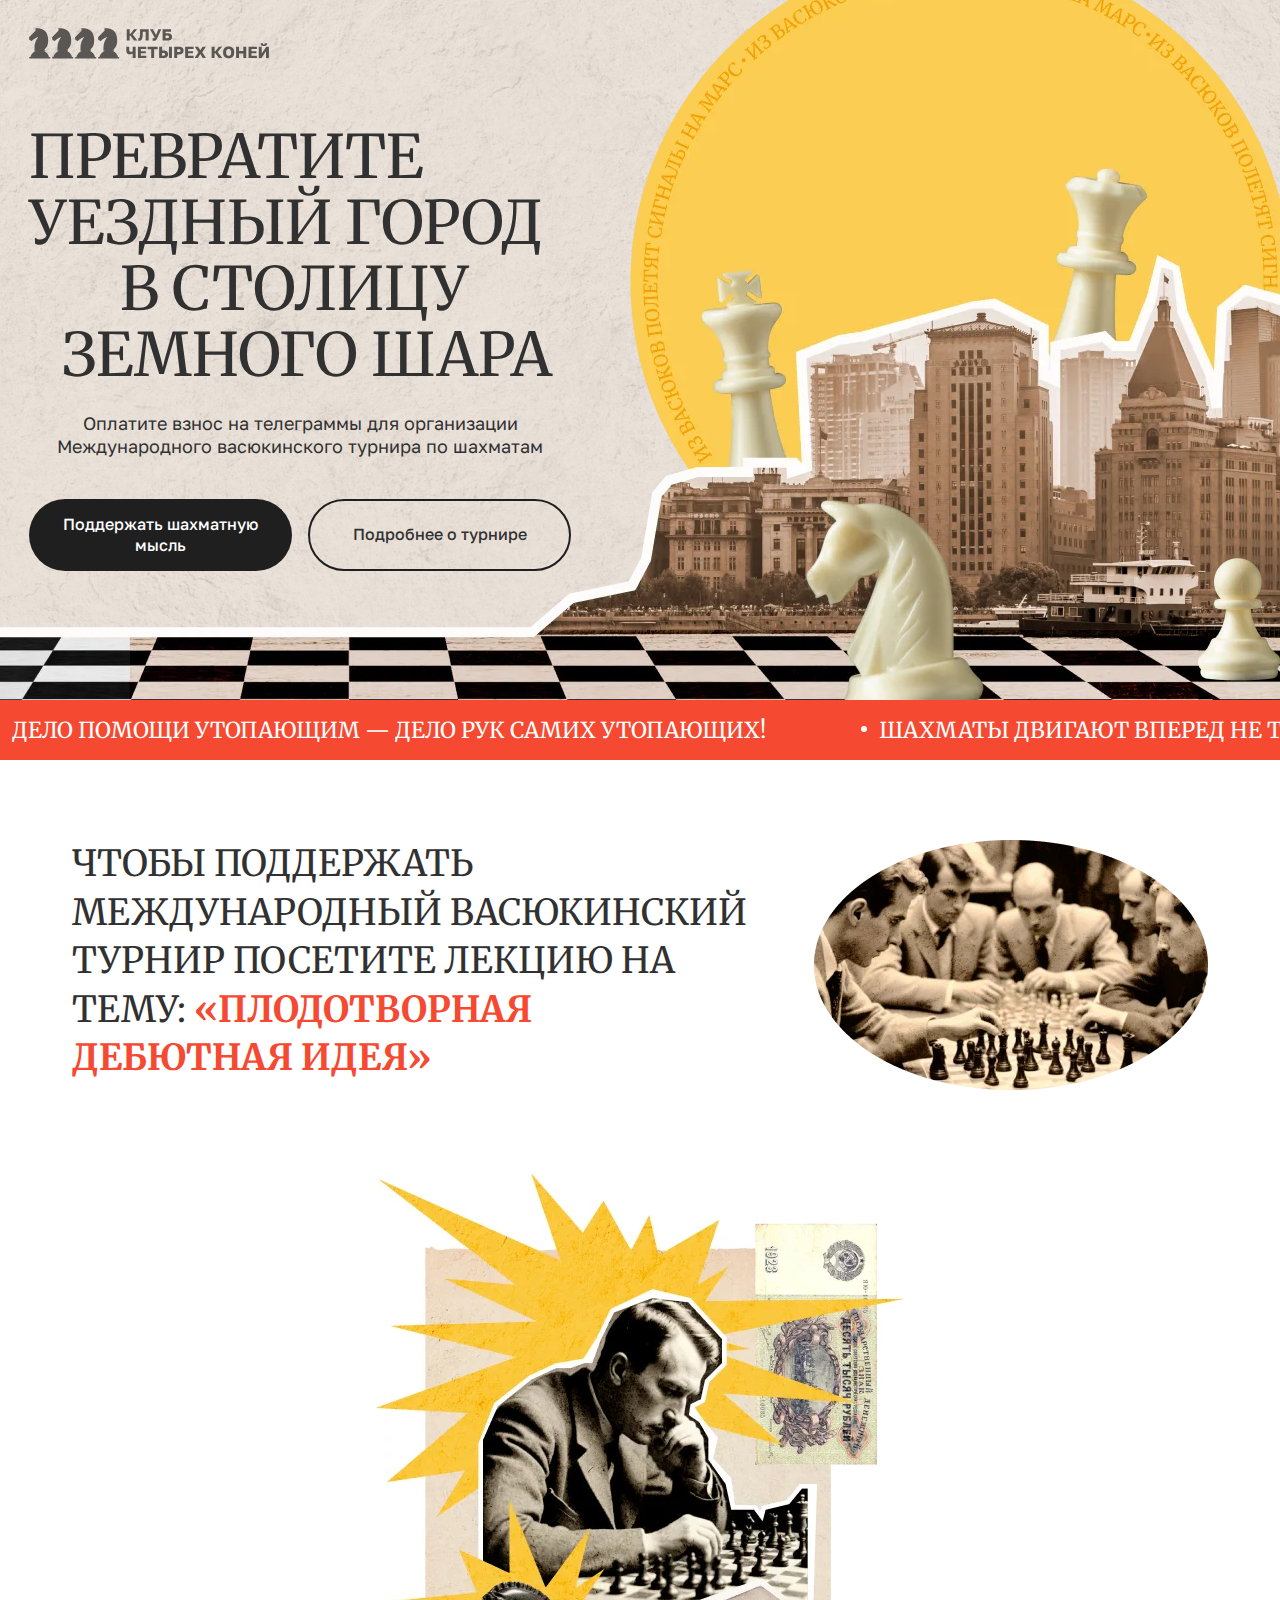
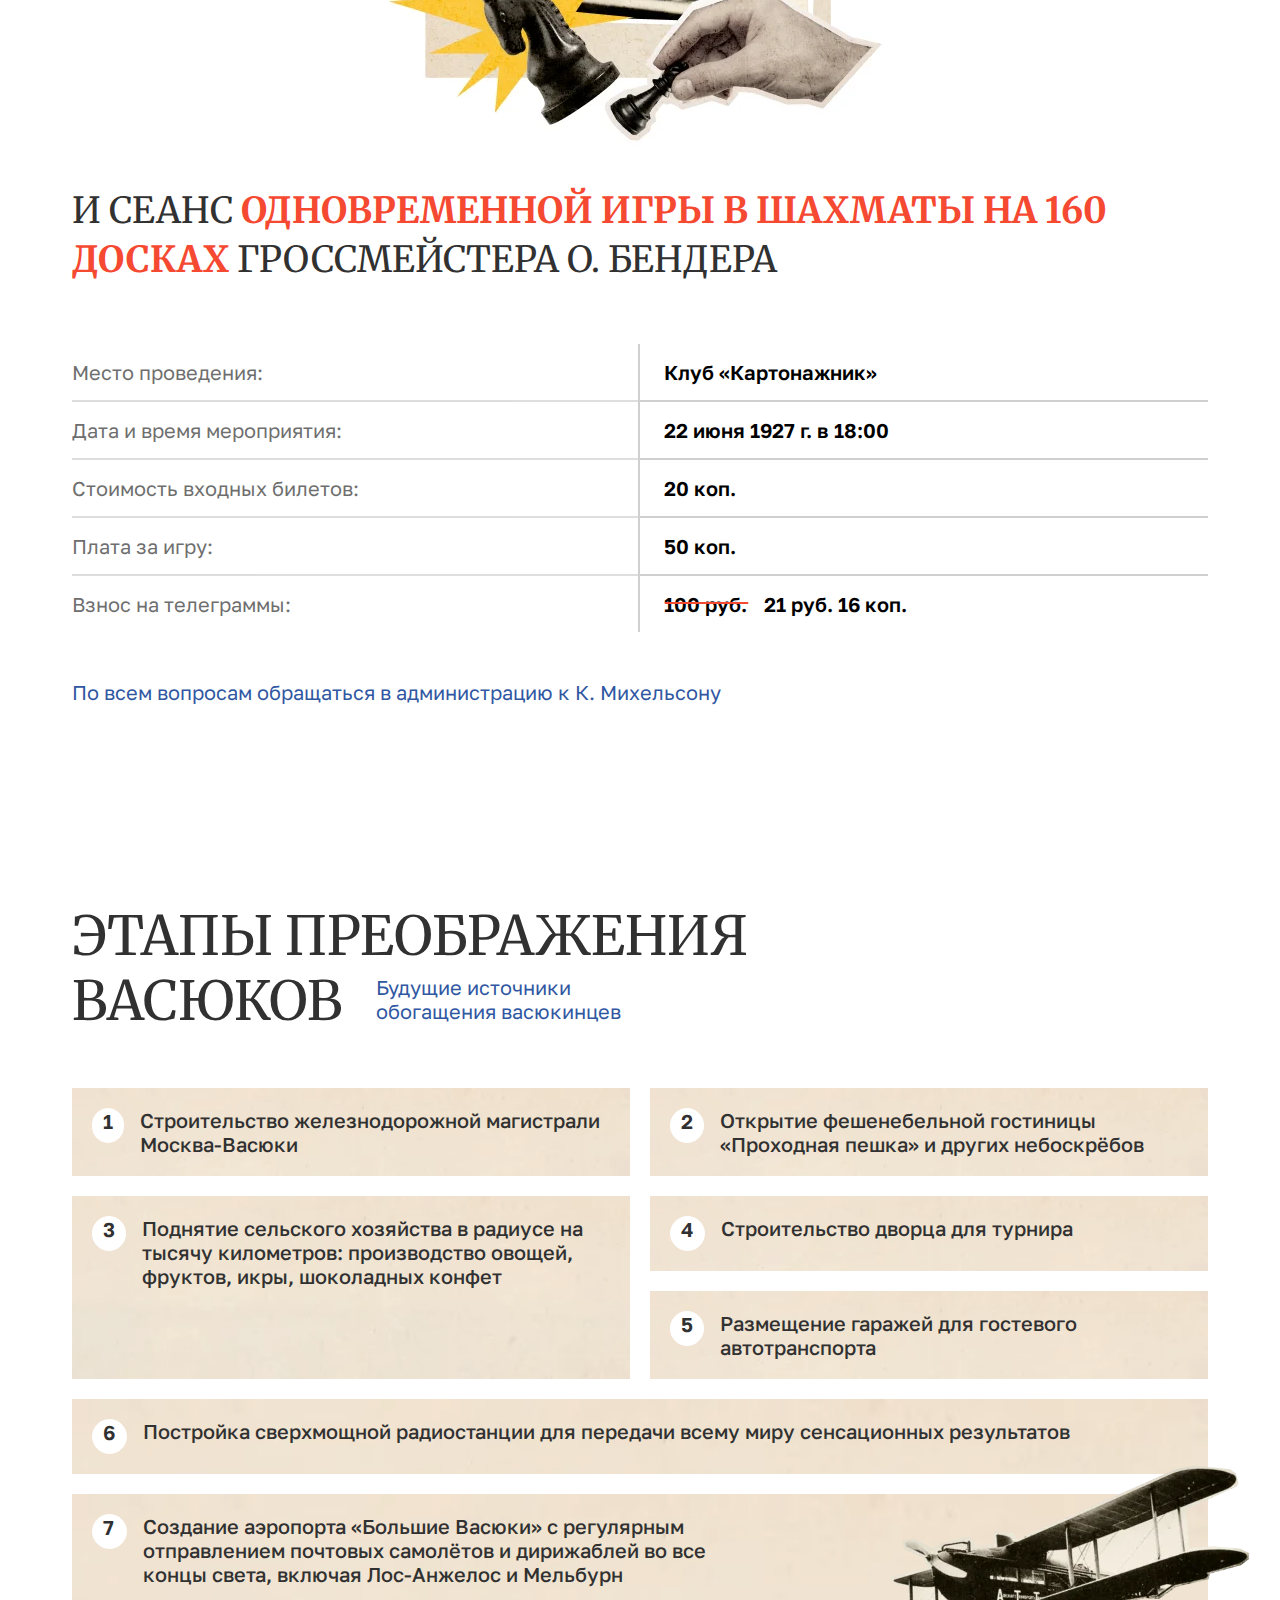
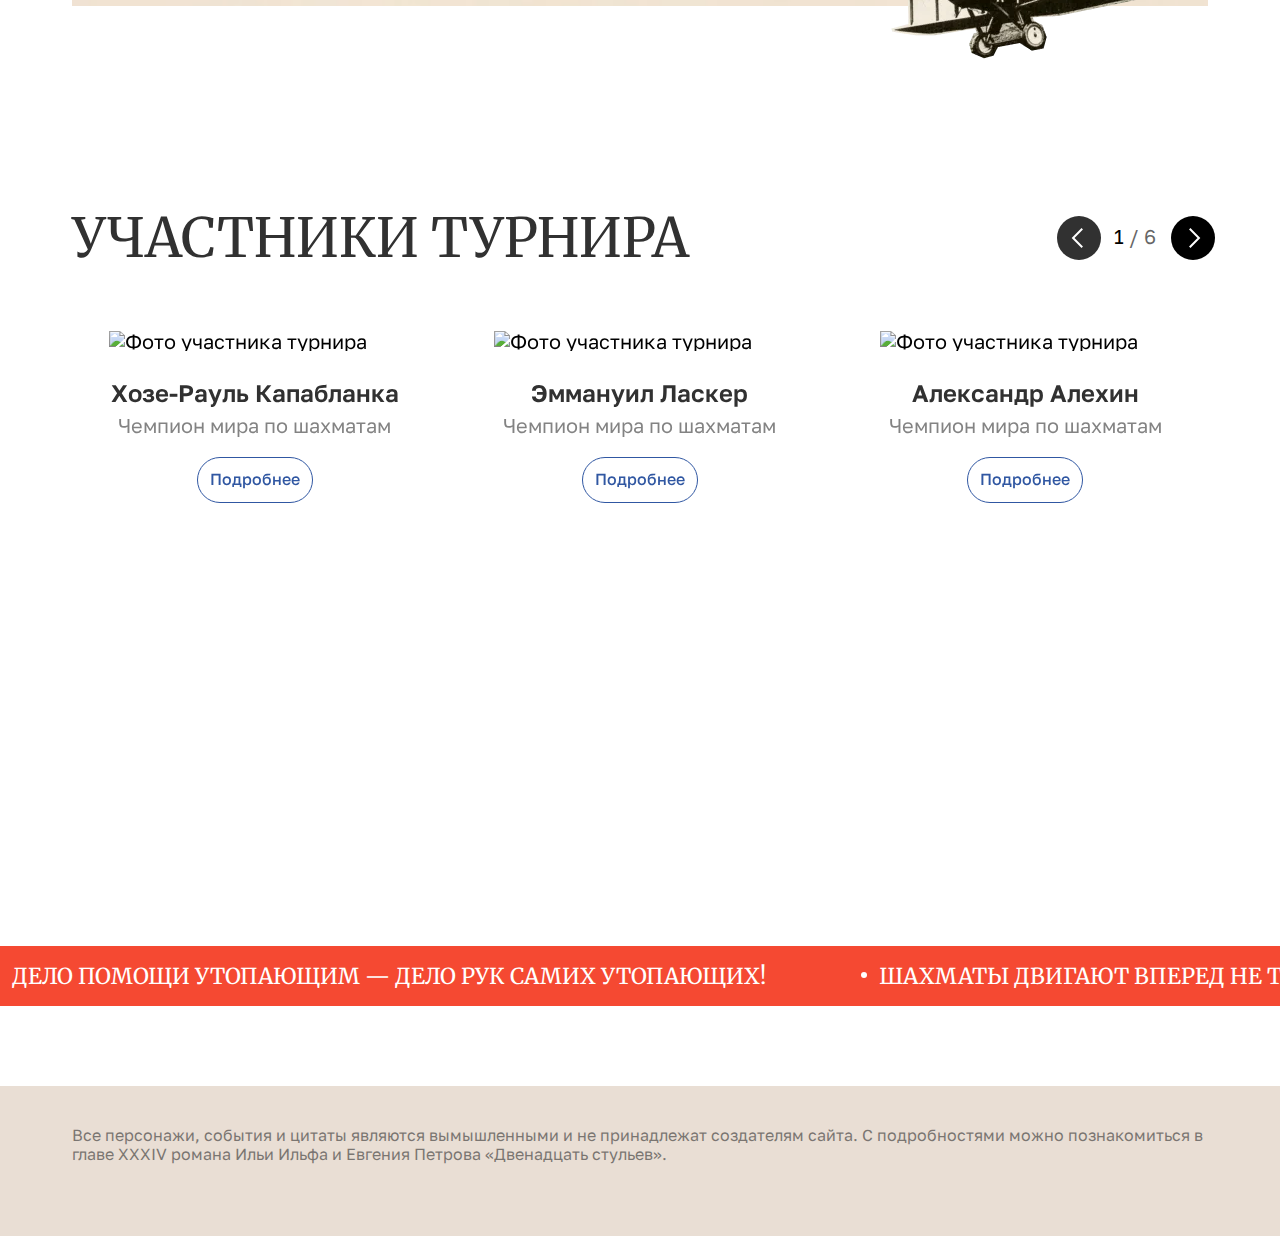
==== commit 9d88642d: "доработки" ====
--- a/home.html
+++ b/home.html
@@ -5,7 +5,7 @@
 	<title>Главная</title>
 	<meta charset="UTF-8">
 	<meta name="format-detection" content="telephone=no">
-	<link rel="stylesheet" href="css/style.min.css?_v=20240211010110">
+	<link rel="stylesheet" href="css/style.min.css?_v=20240212200119">
 	<link rel="shortcut icon" href="favicon.ico">
 	<!-- <meta name="robots" content="noindex, nofollow"> -->
 	<meta name="viewport" content="width=device-width, initial-scale=1.0">
@@ -16,7 +16,7 @@
 		<header class="header">
 			<div class="header__container">
 				<a href="#" class="header__logo">
-					<img src="img/icons/logo.svg?_v=1707602471050" alt="Логотип">
+					<img src="img/icons/logo.svg?_v=1707757280323" alt="Логотип">
 				</a>
 			</div>
 		</header>
@@ -36,25 +36,25 @@
 							</div>
 							<div class="block-content__btns">
 								<button class="block-content__btn-send btn">
-									Поддержать шахматную мысль
+									<a href="#idea">Поддержать шахматную мысль</a>
 								</button>
 								<button class="block-content__btn-more btn">
-									Подробнее о турнире
+									<a href="#bender">Подробнее о турнире</a>
 								</button>
 							</div>
 							<div class="block-content__images">
 								<div class="block-content__city">
-									<picture><source srcset="img/bg-image.webp" type="image/webp"><img src="img/bg-image.jpg?_v=1707602471050" alt="Город на шахматной доске"></picture>
+									<picture><source srcset="img/bg-image.webp" type="image/webp"><img src="img/bg-image.jpg?_v=1707757280323" alt="Город на шахматной доске"></picture>
 								</div>
 								<div class="block-content__chess">
-									<picture><source srcset="img/peshka.webp" type="image/webp"><img src="img/peshka.png?_v=1707602471050" alt="Пешка"></picture>
+									<picture><source srcset="img/peshka.webp" type="image/webp"><img src="img/peshka.png?_v=1707757280323" alt="Пешка"></picture>
 								</div>
 							</div>
 						</div>
 					</div>
 				</div>
 				<div class="main-block__bg">
-					<picture><source srcset="img/bg.webp" type="image/webp"><img src="img/bg.png?_v=1707602471050" alt="Фон блока"></picture>
+					<picture><source srcset="img/bg.webp" type="image/webp"><img src="img/bg.png?_v=1707757280323" alt="Фон блока"></picture>
 				</div>
 			</section>
 
@@ -77,17 +77,17 @@
 			<section class="page__info info-block">
 				<div class="info-block__container">
 					<div class="info-block__content info-content">
-						<div class="info-content__idea">
+						<div class="info-content__idea" id="idea">
 							<h2 class="info-content__idea-title">
 								Чтобы поддержать Международный васюкинский турнир посетите лекцию на тему: <span>«Плодотворная дебютная идея»</span>
 							</h2>
 							<div class="info-content__idea-img">
-								<picture><source srcset="img/players.webp" type="image/webp"><img src="img/players.png?_v=1707602471050" alt="Васюкинские игроки"></picture>
-							</div>
-						</div>
-						<div class="info-content__bender bender-info">
+								<picture><source srcset="img/players.webp" type="image/webp"><img src="img/players.png?_v=1707757280323" alt="Васюкинские игроки"></picture>
+							</div>
+						</div>
+						<div class="info-content__bender bender-info" id="bender">
 							<div class="bender-info__img">
-								<picture><source srcset="img/bender.webp" type="image/webp"><img src="img/bender.jpg?_v=1707602471050" alt="Остап Бендер"></picture>
+								<picture><source srcset="img/bender.webp" type="image/webp"><img src="img/bender.jpg?_v=1707757280323" alt="Остап Бендер"></picture>
 							</div>
 							<div class="bender-info__body body-info">
 								<h2 class="body-info__title">
@@ -209,7 +209,7 @@
 										<span>Создание аэропорта «Большие Васюки» с регулярным отправлением почтовых самолётов и дирижаблей во все концы света, включая Лос-Анжелос и Мельбурн</span>
 									</div>
 									<div class="future-slide__item-img">
-										<picture><source srcset="img/airplan.webp" type="image/webp"><img src="img/airplan.png?_v=1707602471050" alt="Картинка слайда"></picture>
+										<picture><source srcset="img/airplan.webp" type="image/webp"><img src="img/airplan.png?_v=1707757280323" alt="Картинка слайда"></picture>
 									</div>
 								</div>
 							</div>
@@ -219,7 +219,7 @@
 					<div class="future-block__mobile-slider">
 						<div class="future-block__mobile-content">
 							<div class="future-block__mobile-img">
-								<picture><source srcset="img/airplan.webp" type="image/webp"><img src="img/airplan.png?_v=1707602471050" alt="Картинка слайда"></picture>
+								<picture><source srcset="img/airplan.webp" type="image/webp"><img src="img/airplan.png?_v=1707757280323" alt="Картинка слайда"></picture>
 							</div>
 							<div class="future-block__mobile-slide future-mobile-slide">
 								<div class="future-mobile-slide__item">
@@ -318,7 +318,7 @@
 							<div class="users-list__slide slide-list-body">
 								<div class="slide-list-body__content">
 									<div class="slide-list-body__img">
-										<img src="img/icons/avatar.svg?_v=1707602471050" alt="Фото участникa турнира">
+										<img src="img/icons/avatar.svg?_v=1707757280323" alt="Фото участникa турнира">
 									</div>
 									<div class="slide-list-body__info info-body">
 										<h3 class="info-body__name">Хозе-Рауль Капабланка</h3>
@@ -330,7 +330,7 @@
 							<div class="users-list__slide slide-list-body">
 								<div class="slide-list-body__content">
 									<div class="slide-list-body__img">
-										<img src="img/icons/avatar.svg?_v=1707602471050" alt="Фото участникa турнира">
+										<img src="img/icons/avatar.svg?_v=1707757280323" alt="Фото участникa турнира">
 									</div>
 									<div class="slide-list-body__info info-body">
 										<h3 class="info-body__name">Эммануил Ласкер</h3>
@@ -342,7 +342,7 @@
 							<div class="users-list__slide slide-list-body">
 								<div class="slide-list-body__content">
 									<div class="slide-list-body__img">
-										<img src="img/icons/avatar.svg?_v=1707602471050" alt="Фото участникa турнира">
+										<img src="img/icons/avatar.svg?_v=1707757280323" alt="Фото участникa турнира">
 									</div>
 									<div class="slide-list-body__info info-body">
 										<h3 class="info-body__name">Александр Алехин</h3>
@@ -354,7 +354,7 @@
 							<div class="users-list__slide slide-list-body">
 								<div class="slide-list-body__content">
 									<div class="slide-list-body__img">
-										<img src="img/icons/avatar.svg?_v=1707602471050" alt="Фото участникa турнира">
+										<img src="img/icons/avatar.svg?_v=1707757280323" alt="Фото участникa турнира">
 									</div>
 									<div class="slide-list-body__info info-body">
 										<h3 class="info-body__name">Арон Нимцович</h3>
@@ -366,7 +366,7 @@
 							<div class="users-list__slide slide-list-body">
 								<div class="slide-list-body__content">
 									<div class="slide-list-body__img">
-										<img src="img/icons/avatar.svg?_v=1707602471050" alt="Фото участникa турнира">
+										<img src="img/icons/avatar.svg?_v=1707757280323" alt="Фото участникa турнира">
 									</div>
 									<div class="slide-list-body__info info-body">
 										<h3 class="info-body__name">Рихард Рети</h3>
@@ -378,7 +378,7 @@
 							<div class="users-list__slide slide-list-body">
 								<div class="slide-list-body__content">
 									<div class="slide-list-body__img">
-										<img src="img/icons/avatar.svg?_v=1707602471050" alt="Фото участникa турнира">
+										<img src="img/icons/avatar.svg?_v=1707757280323" alt="Фото участникa турнира">
 									</div>
 									<div class="slide-list-body__info info-body">
 										<h3 class="info-body__name">Остап Бендер</h3>
@@ -417,7 +417,7 @@
 			</div>
 		</footer>
 	</div>
-	<script src="js/app.min.js?_v=20240211010111"></script>
+	<script src="js/app.min.js?_v=20240212200120"></script>
 </body>
 
 </html>--- a/css/style.min.css
+++ b/css/style.min.css
@@ -1 +1 @@
-@import url(https://fonts.googleapis.com/css?family=Merriweather:regular,700&display=swap);@import url(https://fonts.googleapis.com/css?family=Golos+Text:regular,500,600,700&display=swap);*{padding:0;margin:0;border:0}*,:after,:before{-webkit-box-sizing:border-box;box-sizing:border-box}body,html{height:100%;min-width:375px}body{line-height:1;font-family:"Golos Text";font-size:1.25rem;-ms-text-size-adjust:100%;-moz-text-size-adjust:100%;-webkit-text-size-adjust:100%;-webkit-font-smoothing:antialiased}button,input,textarea{font-family:"Golos Text";font-size:inherit}button{cursor:pointer;color:inherit;background-color:inherit}a{color:inherit}a:link,a:visited{text-decoration:none}a:hover{text-decoration:none}ul li{list-style:none}img{vertical-align:top}h1,h2,h3,h4,h5,h6{font-weight:inherit;font-size:inherit}body{color:#000;background-color:#fff;overflow-x:hidden}.lock body{overflow:hidden}.wrapper{min-height:100%;display:-ms-grid;display:grid;overflow:hidden;-ms-grid-rows:auto 1fr auto;grid-template-rows:auto 1fr auto}[class*=__container]{max-width:76.375rem;-webkit-box-sizing:content-box;box-sizing:content-box;margin:0 auto;padding:0 4.5rem}[data-fullscreen]{height:100vh}.touch [data-fullscreen]{height:calc(var(--vh,1vh) * 100)}[class*=__image-ibg]{position:relative}[class*=__image-ibg] img{position:absolute;width:100%;height:100%;top:0;left:0;-o-object-fit:cover;object-fit:cover}.header{width:100%;background-color:transparent;position:absolute;top:0;left:0;z-index:10}.header__container{padding:0 1.25rem 0 1.25rem}.header__logo img{height:auto;max-width:100%}.footer{height:9.375rem;background-color:#e9ded4}.footer__container{padding-top:2.5rem}.footer__copyright{font-family:"Golos Text";font-size:1rem;line-height:120%;color:#313131;opacity:.6}.main-block{position:relative;background-color:#e9ded4}.main-block__container{padding:0 1.25rem 0 1.25rem;z-index:2}.main-block__body{position:relative;z-index:6}.main-block__bg{opacity:.2;z-index:5;position:absolute;top:0;left:0}.block-content{margin:2.25rem 0 0 0;color:#313131}.block-content__title{font-family:Merriweather;line-height:110%;text-transform:uppercase}.block-content__title:not(:last-child){margin-bottom:1.5rem}.block-content__text{font-family:"Golos Text";font-size:1.125rem;line-height:130%;text-align:center}.block-content__text:not(:last-child){margin-bottom:2.5rem}.block-content__btns{display:-webkit-box;display:-ms-flexbox;display:flex;-webkit-box-orient:horizontal;-webkit-box-direction:normal;-ms-flex-direction:row;flex-direction:row;-webkit-box-align:center;-ms-flex-align:center;align-items:center;padding:0;gap:1rem}.block-content__btn-send{width:16.4375rem;height:4.5rem;display:-webkit-box;display:-ms-flexbox;display:flex;-webkit-box-orient:vertical;-webkit-box-direction:normal;-ms-flex-direction:column;flex-direction:column;-webkit-box-pack:center;-ms-flex-pack:center;justify-content:center;-webkit-box-align:center;-ms-flex-align:center;align-items:center;font-size:1rem;font-weight:500;line-height:130%;padding:1.25rem;background:#1f1f1f;border-radius:4.125rem;color:#fff;text-align:center;cursor:pointer;-webkit-transition:all .3s ease 0s;transition:all .3s ease 0s}.block-content__btn-more{width:16.4375rem;height:4.5rem;display:-webkit-box;display:-ms-flexbox;display:flex;-webkit-box-orient:vertical;-webkit-box-direction:normal;-ms-flex-direction:column;flex-direction:column;-webkit-box-pack:center;-ms-flex-pack:center;justify-content:center;-webkit-box-align:center;-ms-flex-align:center;align-items:center;font-size:1rem;font-weight:500;line-height:130%;padding:1.25rem;border-radius:4.125rem;border:2px solid #1f1f1f;cursor:pointer;-webkit-transition:all .3s ease 0s;transition:all .3s ease 0s}.block-content__images{display:-webkit-box;display:-ms-flexbox;display:flex;position:relative;pointer-events:none;z-index:-1}.block-content__city{position:absolute}.block-content__city img{max-width:100%}.block-content__chess{position:absolute;bottom:-6.875rem;left:73rem}.block-content__chess img{z-index:4}.running-line{position:relative;z-index:90}.running-line__content{width:100%;background-color:#f54932;height:3.75rem}.running-line__content-items{display:-webkit-box;display:-ms-flexbox;display:flex;-webkit-box-orient:horizontal;-webkit-box-direction:normal;-ms-flex-direction:row;flex-direction:row;-webkit-box-align:center;-ms-flex-align:center;align-items:center;padding:1.125rem .75rem;gap:.75rem;position:absolute;left:0}.running-line__content-item{width:53.5625rem;color:#fff;font-family:Merriweather;font-size:1.375rem;line-height:110%;text-transform:uppercase;white-space:nowrap;-ms-flex-negative:0;flex-shrink:0;position:relative;-webkit-animation:ticker 20s linear infinite;animation:ticker 20s linear infinite;-webkit-transition:-webkit-animation .3s linear 0s;transition:-webkit-animation .3s linear 0s;transition:animation .3s linear 0s;transition:animation .3s linear 0s,-webkit-animation .3s linear 0s}.running-line__content-item::after{content:"";display:block;width:.375rem;height:.375rem;background:url(../img/icons/runline_eclipse.svg) center/cover no-repeat;position:absolute;top:.5rem;right:0}.running-line__content-item::after:not(:last-child){display:none}.info-content__idea{display:-ms-grid;display:grid;-ms-grid-columns:(auto)[2];grid-template-columns:repeat(2,auto);gap:4rem}.info-content__idea:not(:last-child){margin-bottom:4rem}.info-content__idea-title{font-family:Merriweather;line-height:135%;color:#313131;text-transform:uppercase;-webkit-animation:fadeInLeft 2s linear;animation:fadeInLeft 2s linear}.info-content__idea-title span{font-weight:700;color:#f54932}.info-content__idea-img img{max-width:100%}.info-content__bender{display:-ms-grid;display:grid;-ms-grid-columns:(auto)[2];grid-template-columns:repeat(2,auto);gap:4rem}.bender-info__img img{max-width:100%}.body-info{-webkit-animation:fadeInRight 2s linear;animation:fadeInRight 2s linear}.body-info__title{width:44rem;font-family:Merriweather;line-height:135%;color:#313131;text-transform:uppercase}.body-info__title span{font-weight:700;color:#f54932}.body-info__title:not(:last-child){margin-bottom:3.75rem}.body-info__link{font-family:"Golos Text";line-height:120%;color:#3057a2}.actions-body{display:-ms-grid;display:grid;-ms-grid-columns:(1fr)[2];grid-template-columns:repeat(2,1fr)}.actions-body:not(:last-child){margin-bottom:3rem}.actions-body__labels{border-right:2px solid #d0d0d0}.actions-body__label{font-family:"Golos Text";line-height:120%;color:#313131;opacity:.7;padding:1rem 0;border-bottom:2px solid #d0d0d0}.actions-body__label:last-child{border-bottom:none}.actions-body__value{font-family:"Golos Text";font-weight:600;line-height:120%;padding:1rem 0;padding-left:1.5rem;border-bottom:2px solid #d0d0d0}.actions-body__value:last-child{border-bottom:none}.actions-body__value .old-price{position:relative}.actions-body__value .old-price::after{content:"";display:block;width:5.3125rem;height:.125rem;background:url(../img/icons/old-price.svg) center/cover no-repeat;position:absolute;bottom:.75rem}.actions-body__value .new-price{margin-left:.75rem}.mobile-actions-body{display:none;margin-bottom:2.5rem}.mobile-actions-body__item{display:-webkit-box;display:-ms-flexbox;display:flex;gap:.75rem;padding:1rem 0;border-bottom:1px solid #d0d0d0}.mobile-actions-body__item:last-child{border-bottom:none}.mobile-actions-body__label{font-family:"Golos Text";line-height:120%;color:#313131;opacity:.7}.mobile-actions-body__value{font-family:"Golos Text";font-weight:600;line-height:120%;color:#313131}.mobile-actions-body__value .old-price{position:relative}.mobile-actions-body__value .old-price::after{content:"";display:block;width:5.3125rem;height:.125rem;background:url(../img/icons/old-price.svg) center/cover no-repeat;position:absolute;bottom:.75rem}.mobile-actions-body__value .new-price{margin-left:.75rem}.future-block__container{position:relative}.future-block__title{width:50.375rem;font-family:Merriweather;line-height:120%;text-transform:uppercase;color:#313131;position:relative;margin-bottom:3.375rem}.future-block__subtitle{width:17.5rem;font-family:"Golos Text";line-height:120%;color:#3057a2;position:absolute;top:4.4375rem;left:23.5rem}.future-block__slider{display:block}.future-block__content{display:-ms-grid;display:grid;-ms-grid-rows:auto 1.25rem auto 1.25rem auto;-ms-grid-columns:minmax(335px,394px) 1.25rem minmax(335px,394px) 1.25rem minmax(335px,394px);grid-template:repeat(3,auto)/repeat(3,minmax(335px,394px));gap:1.25rem}.future-block__mobile-slider{display:none;overflow:hidden}.future-block__mobile-slider:not(:last-child){margin-bottom:2.25rem}.future-block__mobile-content{display:-webkit-box;display:-ms-flexbox;display:flex;max-width:42.5rem;width:100%;position:relative}.future-block__mobile-img{position:absolute;right:0;z-index:19}.future-block__mobile-img img{max-width:100%}.no-webp .future-slide{background:url(../img/slide.png) top center/cover no-repeat}.future-slide:nth-child(3){-ms-grid-row-span:2;grid-row:span 2}.future-slide:nth-child(7){-ms-grid-column-span:2;grid-column:span 2;display:-webkit-box;display:-ms-flexbox;display:flex}.future-slide__item{display:-webkit-box;display:-ms-flexbox;display:flex;padding:1.25rem}.future-slide__item-number{width:2.1875rem;height:2.1875rem;background-color:#fff;border:1px solid #fff;border-radius:3.75rem;margin-right:1rem}.future-slide__item-number span{font-family:"Golos Text";font-weight:600;line-height:120%;color:#313131;padding:.3125rem .625rem;text-align:center}.future-slide__item-text{font-family:"Golos Text";font-weight:500;line-height:120%;color:#313131;position:relative}.future-slide__item-text span{width:25.9375rem;display:block}.future-slide__item-img{position:absolute;bottom:0;right:.5625rem}.no-webp .future-mobile-slide{background:url(../img/slide.png) top center/cover no-repeat}.future-mobile-slide{display:-webkit-box;display:-ms-flexbox;display:flex;width:100%;-webkit-box-align:center;-ms-flex-align:center;align-items:center;-webkit-box-pack:center;-ms-flex-pack:center;justify-content:center;margin-right:1.25rem;margin-top:8.4375rem}.future-mobile-slide__item{height:16.875rem;display:-ms-grid;display:grid;-ms-grid-columns:(auto)[2];grid-template-columns:repeat(2,auto);padding:1.25rem;margin-top:3.75rem;-webkit-box-pack:start;-ms-flex-pack:start;justify-content:start;position:relative}.future-mobile-slide__item-number{width:2.1875rem;height:2.1875rem;background-color:#fff;border:1px solid #fff;border-radius:3.75rem;margin-right:1rem}.future-mobile-slide__item-number span{font-family:"Golos Text";font-weight:600;line-height:120%;color:#313131;padding:.3125rem .625rem;text-align:center}.future-mobile-slide__item-text{min-width:14.9375rem;font-family:"Golos Text";font-weight:500;line-height:120%;color:#313131}.future-mobile-slide__dots{display:none}.future-mobile-slide__dot{width:.625rem;height:.625rem;background:#d9d9d9;border-radius:50%}.future-mobile-slide__dot.dot-active{background:#313131}.future-mobile-slide__arrows{display:none}.future-mobile-slide__arrow-prev{cursor:pointer;color:#313131;width:2.25rem;height:2.25rem;position:absolute;top:-1.375rem;opacity:1;-webkit-transition:all .3s ease 0s;transition:all .3s ease 0s}.future-mobile-slide__arrow-prev.disabled{color:#313131;opacity:.2;pointer-events:none}.future-mobile-slide__arrow-next{cursor:pointer;width:2.25rem;height:2.25rem;position:absolute;top:-1.375rem;opacity:1;-webkit-transition:all .3s ease 0s;transition:all .3s ease 0s}.future-mobile-slide__arrow-next.disabled{color:#313131;opacity:.2;pointer-events:none}.users-list{margin-bottom:8.75rem}.users-list__container{position:relative}.users-list__title{font-family:Merriweather;font-size:3.375rem;line-height:120%;text-transform:uppercase;color:#313131}.users-list__title:not(:last-child){margin-bottom:3.75rem}.users-list__swiper{position:relative}.users-list__slide{max-width:24.625rem}.users-list__controll{z-index:10}.slide-list-body__content{padding:0 2.3125rem;height:29.6875rem}.slide-list-body__img{width:100%;min-width:12.5rem;padding-bottom:1.75rem}.slide-list-body__img img{max-width:100%}.info-body{color:#313131;text-align:center}.info-body__name{font-family:"Golos Text";font-weight:600;font-size:1.5rem;line-height:120%;padding-bottom:.375rem}.info-body__text{font-family:"Golos Text";line-height:120%;opacity:.6;padding-bottom:1.25rem}.info-body__btn{font-family:"Golos Text";font-weight:500;font-size:1rem;line-height:120%;color:#3057a2;padding:.75rem;border:1px solid #3057a2;border-radius:3.875rem;-webkit-transition:all .3s ease 0s;transition:all .3s ease 0s}.controll-images{position:absolute;left:87%;top:1.25rem}.controll-images__arrow-prev{cursor:pointer;color:#313131;width:2.75rem;height:2.75rem;position:absolute;left:-3.5625rem;top:-.625rem;-webkit-transition:all .3s ease 0s;transition:all .3s ease 0s}.controll-images__arrow-next{position:relative;cursor:pointer;width:2.75rem;height:2.75rem;position:absolute;left:3.5625rem;top:-.625rem;-webkit-transition:all .3s ease 0s;transition:all .3s ease 0s}.fraction-controll__all{opacity:.6}.page{min-width:0}.margin-null{margin-bottom:0}@-webkit-keyframes ticker{from{-webkit-transform:translateX(190%);transform:translateX(190%)}to{-webkit-transform:translateX(-190%);transform:translateX(-190%)}}@keyframes ticker{from{-webkit-transform:translateX(190%);transform:translateX(190%)}to{-webkit-transform:translateX(-190%);transform:translateX(-190%)}}@-webkit-keyframes fadeInLeft{from{opacity:0;-webkit-transform:translate3d(-100%,0,0);transform:translate3d(-100%,0,0)}to{opacity:1;-webkit-transform:translate3d(0,0,0);transform:translate3d(0,0,0)}}@keyframes fadeInLeft{from{opacity:0;-webkit-transform:translate3d(-100%,0,0);transform:translate3d(-100%,0,0)}to{opacity:1;-webkit-transform:translate3d(0,0,0);transform:translate3d(0,0,0)}}@-webkit-keyframes fadeInRight{from{opacity:0;-webkit-transform:translate3d(100%,0,0);transform:translate3d(100%,0,0)}to{opacity:1;-webkit-transform:translate3d(0,0,0);transform:translate3d(0,0,0)}}@keyframes fadeInRight{from{opacity:0;-webkit-transform:translate3d(100%,0,0);transform:translate3d(100%,0,0)}to{opacity:1;-webkit-transform:translate3d(0,0,0);transform:translate3d(0,0,0)}}.swiper{overflow:hidden}.swiper-wrapper{width:100%;height:100%;-webkit-box-sizing:content-box;box-sizing:content-box;display:-webkit-box;display:-ms-flexbox;display:flex;position:relative}.swiper-vertical .swiper-wrapper{-webkit-box-orient:vertical;-webkit-box-direction:normal;-ms-flex-direction:column;flex-direction:column}.swiper-autoheight .swiper-wrapper{-webkit-box-align:start;-ms-flex-align:start;align-items:flex-start}.swiper-initialized .swiper-slide{-ms-flex-negative:0;flex-shrink:0}.swiper-android .swiper-slide,.swiper-android .swiper-wrapper{-webkit-transform:translate3d(0,0,0);transform:translate3d(0,0,0)}.swiper-button-lock{display:none!important}@media (min-width:37.5em){.main-block__body{padding-top:5.5rem}.block-content{width:33.875rem}.block-content__title{font-size:3.75rem}}@media (min-width:51.25em){.future-block__title{font-size:3.375rem}}@media (min-width:51.1875em){.future-block__mobile-img{top:-1.25rem}.future-mobile-slide__item{width:42.5rem}.future-mobile-slide__arrow-prev{left:15.5rem}.future-mobile-slide__arrow-next{left:24.5rem}}@media (min-width:56.1875em){.users-list__title{font-size:3.375rem}}@media (min-width:76.375em){.header__container{padding-top:1.625rem}.header__container{padding-bottom:1.625rem}}@media (min-width:85.375em){.header__logo img{width:15.3125rem}}@media (min-width:48em){.block-content__title--up{padding-left:5.6875rem}.block-content__title--down{padding-left:2.0625rem}.running-line{margin-bottom:5rem}.info-content{margin-bottom:4rem}.info-content__idea-title{font-size:2.25rem}.info-content__idea-img{width:24.625rem}.bender-info__img{width:33.125rem}.body-info__title{font-size:2.25rem}.body-info__title{margin-bottom:3.75rem}}@media (min-width:75em){.main-block{height:43.75rem}.block-content__city{width:101.75rem}.block-content__city{bottom:-11rem}.block-content__city{left:-12rem}.info-block{margin-bottom:12.5rem}.future-block{margin-bottom:12.5rem}}@media (max-width:1400px) and (max-width:81.25em){.body-info__title{width:37.5rem}}@media (max-width:1350px){.future-block__content{-ms-grid-rows:(auto)[4];-ms-grid-columns:(minmax(335px,591px))[2];grid-template:repeat(4,auto)/repeat(2,minmax(335px,591px))}.future-slide:nth-child(6){-ms-grid-column-span:2;grid-column:span 2}.future-slide__item-number span{width:2.1875rem}.future-slide__item-text span{width:39.0625rem}.future-slide__item-img{bottom:-5rem}.future-mobile-slide__item-number span{width:2.1875rem}}@media (max-width:1300px){.info-content__bender{-ms-grid-columns:(auto)[1];grid-template-columns:repeat(1,auto);row-gap:1.5rem}.bender-info__img{margin:0 auto}.body-info__title{width:100%}}@media (max-width:1270px){.slide-list-body__content{padding:0 2.8125rem}}@media (max-width:1200px){.block-content__images{-webkit-box-orient:vertical;-webkit-box-direction:normal;-ms-flex-direction:column;flex-direction:column}.block-content__chess{display:none}.info-content__idea{-ms-grid-columns:(auto)[1];grid-template-columns:repeat(1,auto);row-gap:1.5rem}.info-content__idea-img{margin:0 auto}}@media (max-width:1100px){.future-slide__item-text span{width:29.6875rem}}@media (max-width:980px){.future-slide__item-img{bottom:-8.75rem}}@media (max-width:900px){.controll-images{left:50%;-webkit-transform:translateX(-50%);-ms-transform:translateX(-50%);transform:translateX(-50%)}}@media (max-width:900px) and (max-width:50em){.controll-images{top:40.3125rem}}@media (max-width:830px){.future-block__title{width:100%;margin-bottom:4.75rem}.future-block__subtitle{width:100%;padding-left:4.5rem;left:0}}@media (max-width:830px) and (max-width:23.4375em){.future-block__subtitle{top:8.8125rem}}@media (max-width:820px){.future-block__slider{display:none}.future-block__mobile-slider{display:block}.future-slide{display:-webkit-box;display:-ms-flexbox;display:flex}.future-mobile-slide__dots{height:100%;display:-webkit-box;display:-ms-flexbox;display:flex;-webkit-box-pack:center;-ms-flex-pack:center;justify-content:center;-webkit-box-align:center;-ms-flex-align:center;align-items:center;gap:.375rem}.future-mobile-slide__arrows{display:-webkit-box;display:-ms-flexbox;display:flex;-webkit-box-pack:center;-ms-flex-pack:center;justify-content:center;-webkit-box-align:center;-ms-flex-align:center;align-items:center;position:relative}}@media (max-width:800px) and (max-width:43.8125em){.controll-images{top:37rem}}@media (max-width:768px){.actions-body{display:none}.mobile-actions-body{display:block}}@media (max-width:701px) and (max-width:27.1875em){.controll-images{top:42rem}}@media (max-width:700px){.users-list__slide{width:24.625rem}.slide-list-body__content{padding:0 2.3125rem}}@media (max-width:660px){.mobile-actions-body__item{-webkit-box-orient:vertical;-webkit-box-direction:normal;-ms-flex-direction:column;flex-direction:column}}@media (max-width:600px) and (max-width:23.4375em){.main-block{height:52.9375rem}}@media (max-width:600px){.block-content__text{text-align:left}.block-content__btns{-webkit-box-orient:vertical;-webkit-box-direction:normal;-ms-flex-direction:column;flex-direction:column}.block-content__btn-send{width:100%;height:auto}.block-content__btn-more{width:100%;height:auto;background-color:#fff;border:2px solid #fff;-webkit-transition:all .3s ease 0s;transition:all .3s ease 0s}.info-block__container{padding:0 1.25rem 0 1.25rem}.info-content__idea-title span{font-weight:400}.body-info__title span{font-weight:400}.future-block__container{padding:0 1.25rem 0 1.25rem}.future-block__subtitle{padding-left:1.25rem}.users-list__container{padding:0 1.25rem 0 1.25rem}}@media (max-width:600px) and (any-hover:hover){.block-content__btn-more:hover{border:2px solid #313131;-webkit-transition:all .3s ease 0s;transition:all .3s ease 0s}}@media (max-width:400px){.future-mobile-slide__item{height:18.75rem;margin-top:3.125rem}}@media (max-width:47.99875em){.touch [data-fullscreen]{-webkit-transition:height .2s;transition:height .2s}}@media (max-width:37.5em){.main-block{height:56.25rem}}@media (max-width:23.4375em){.header__container{padding-top:1.125rem}.header__container{padding-bottom:1.125rem}.header__logo img{width:13.3125rem}.main-block__body{padding-top:4.25rem}.block-content{width:20.9375rem}.block-content__title{font-size:2.25rem}.block-content__title--up{padding-left:3.9375rem}.block-content__title--down{padding-left:1.875rem}.block-content__city{width:55.3125rem}.block-content__city{bottom:-21rem}.block-content__city{left:-27rem}.running-line{margin-bottom:3rem}.info-block{margin-bottom:7.5rem}.info-content{margin-bottom:2.125rem}.info-content__idea-title{font-size:1.625rem}.info-content__idea-img{width:20.9375rem}.bender-info__img{width:20.9375rem}.body-info__title{font-size:1.625rem}.body-info__title{margin-bottom:2.75rem}.future-block{margin-bottom:7.5rem}.future-block__title{font-size:2.25rem}.future-block__mobile-img{top:0}.future-mobile-slide__item{width:20.9375rem}.future-mobile-slide__arrow-prev{left:5rem}.future-mobile-slide__arrow-next{left:14rem}.users-list__title{font-size:2.25rem}}@media (min-width:23.4375em) and (max-width:76.375em){.header__container{padding-top:calc(1.125rem + .5 * (((100vw - 23.4375rem))/ ((52.9375))))}.header__container{padding-bottom:calc(1.125rem + .5 * (((100vw - 23.4375rem))/ ((52.9375))))}}@media (min-width:23.4375em) and (max-width:85.375em){.header__logo img{width:calc(13.3125rem + 2 * (((100vw - 23.4375rem))/ ((61.9375))))}}@media (min-width:37.5em) and (max-width:75em){.main-block{height:calc(56.25rem + -12.5 * (((100vw - 37.5rem))/ ((37.5))))}}@media (max-width:600px) and (min-width:37.4375em){.main-block{height:56.25rem}}@media (max-width:600px) and (min-width:23.4375em) and (max-width:37.4375em){.main-block{height:calc(52.9375rem + 3.3125 * (((100vw - 23.4375rem))/ ((14))))}}@media (min-width:23.4375em) and (max-width:37.5em){.main-block__body{padding-top:calc(4.25rem + 1.25 * (((100vw - 23.4375rem))/ ((14.0625))))}.block-content{width:calc(20.9375rem + 12.9375 * (((100vw - 23.4375rem))/ ((14.0625))))}.block-content__title{font-size:calc(2.25rem + 1.5 * (((100vw - 23.4375rem))/ ((14.0625))))}}@media (min-width:23.4375em) and (max-width:48em){.block-content__title--up{padding-left:calc(3.9375rem + 1.75 * (((100vw - 23.4375rem))/ ((24.5625))))}.block-content__title--down{padding-left:calc(1.875rem + .1875 * (((100vw - 23.4375rem))/ ((24.5625))))}.running-line{margin-bottom:calc(3rem + 2 * (((100vw - 23.4375rem))/ ((24.5625))))}.info-content{margin-bottom:calc(2.125rem + 1.875 * (((100vw - 23.4375rem))/ ((24.5625))))}.info-content__idea-title{font-size:calc(1.625rem + .625 * (((100vw - 23.4375rem))/ ((24.5625))))}.info-content__idea-img{width:calc(20.9375rem + 3.6875 * (((100vw - 23.4375rem))/ ((24.5625))))}.bender-info__img{width:calc(20.9375rem + 12.1875 * (((100vw - 23.4375rem))/ ((24.5625))))}.body-info__title{font-size:calc(1.625rem + .625 * (((100vw - 23.4375rem))/ ((24.5625))))}.body-info__title{margin-bottom:calc(2.75rem + 1 * (((100vw - 23.4375rem))/ ((24.5625))))}}@media (min-width:23.4375em) and (max-width:75em){.block-content__city{width:calc(55.3125rem + 46.4375 * (((100vw - 23.4375rem))/ ((51.5625))))}.block-content__city{bottom:calc(-21rem + 10 * (((100vw - 23.4375rem))/ ((51.5625))))}.block-content__city{left:calc(-27rem + 15 * (((100vw - 23.4375rem))/ ((51.5625))))}.info-block{margin-bottom:calc(7.5rem + 5 * (((100vw - 23.4375rem))/ ((51.5625))))}.future-block{margin-bottom:calc(7.5rem + 5 * (((100vw - 23.4375rem))/ ((51.5625))))}}@media (max-width:1400px) and (min-width:87.5em){.body-info__title{width:44rem}}@media (max-width:1400px) and (min-width:81.25em) and (max-width:87.5em){.body-info__title{width:calc(37.5rem + 6.5 * (((100vw - 81.25rem))/ ((6.25))))}}@media (min-width:23.4375em) and (max-width:51.25em){.future-block__title{font-size:calc(2.25rem + 1.125 * (((100vw - 23.4375rem))/ ((27.8125))))}}@media (max-width:830px) and (min-width:51.8125em){.future-block__subtitle{top:12.375rem}}@media (max-width:830px) and (min-width:23.4375em) and (max-width:51.8125em){.future-block__subtitle{top:calc(8.8125rem + 3.5625 * (((100vw - 23.4375rem))/ ((28.375))))}}@media (min-width:23.4375em) and (max-width:51.1875em){.future-block__mobile-img{top:calc(0rem + -1.25 * (((100vw - 23.4375rem))/ ((27.75))))}.future-mobile-slide__item{width:calc(20.9375rem + 21.5625 * (((100vw - 23.4375rem))/ ((27.75))))}.future-mobile-slide__arrow-prev{left:calc(5rem + 10.5 * (((100vw - 23.4375rem))/ ((27.75))))}.future-mobile-slide__arrow-next{left:calc(14rem + 10.5 * (((100vw - 23.4375rem))/ ((27.75))))}}@media (min-width:23.4375em) and (max-width:56.1875em){.users-list__title{font-size:calc(2.25rem + 1.125 * (((100vw - 23.4375rem))/ ((32.75))))}}@media (max-width:900px) and (min-width:56.1875em){.controll-images{top:39.0625rem}}@media (max-width:900px) and (min-width:50em) and (max-width:56.1875em){.controll-images{top:calc(40.3125rem + -1.25 * (((100vw - 50rem))/ ((6.1875))))}}@media (max-width:800px) and (min-width:49.9375em){.controll-images{top:40.3125rem}}@media (max-width:800px) and (min-width:43.8125em) and (max-width:49.9375em){.controll-images{top:calc(37rem + 3.3125 * (((100vw - 43.8125rem))/ ((6.125))))}}@media (max-width:701px) and (min-width:43.75em){.controll-images{top:37rem}}@media (max-width:701px) and (min-width:27.1875em) and (max-width:43.75em){.controll-images{top:calc(42rem + -5 * (((100vw - 27.1875rem))/ ((16.5625))))}}@media (any-hover:hover){.block-content__btn-send:hover{background-color:#fbce51;-webkit-transition:all .3s ease 0s;transition:all .3s ease 0s;color:#1f1f1f}.block-content__btn-more:hover{background-color:#1f1f1f;-webkit-transition:all .3s ease 0s;transition:all .3s ease 0s;color:#fff}.body-info__link:hover{text-decoration:underline}.future-mobile-slide__arrow-prev:hover{color:#fbce51;-webkit-transition:all .3s ease 0s;transition:all .3s ease 0s}.future-mobile-slide__arrow-next:hover{color:#fbce51;-webkit-transition:all .3s ease 0s;transition:all .3s ease 0s}.info-body__btn:hover{color:#fff;background-color:#3057a2;-webkit-transition:all .3s ease 0s;transition:all .3s ease 0s}.controll-images__arrow-prev:hover{color:#fbce51;-webkit-transition:all .3s ease 0s;transition:all .3s ease 0s}.controll-images__arrow-next:hover{color:#fbce51;-webkit-transition:all .3s ease 0s;transition:all .3s ease 0s}}.webp .future-slide{background:url(../img/slide.webp) top center/cover no-repeat}.webp .future-mobile-slide{background:url(../img/slide.webp) top center/cover no-repeat}+@import url(https://fonts.googleapis.com/css?family=Merriweather:regular,700&display=swap);@import url(https://fonts.googleapis.com/css?family=Golos+Text:regular,500,600,700&display=swap);*{padding:0;margin:0;border:0}*,:after,:before{-webkit-box-sizing:border-box;box-sizing:border-box}body,html{height:100%;min-width:375px}body{line-height:1;font-family:"Golos Text";font-size:1.25rem;-ms-text-size-adjust:100%;-moz-text-size-adjust:100%;-webkit-text-size-adjust:100%;-webkit-font-smoothing:antialiased}button,input,textarea{font-family:"Golos Text";font-size:inherit}button{cursor:pointer;color:inherit;background-color:inherit}a{color:inherit}a:link,a:visited{text-decoration:none}a:hover{text-decoration:none}ul li{list-style:none}img{vertical-align:top}h1,h2,h3,h4,h5,h6{font-weight:inherit;font-size:inherit}body{color:#000;background-color:#fff;overflow-x:hidden}.lock body{overflow:hidden}.wrapper{min-height:100%;display:-ms-grid;display:grid;overflow:hidden;-ms-grid-rows:auto 1fr auto;grid-template-rows:auto 1fr auto}[class*=__container]{max-width:76.375rem;-webkit-box-sizing:content-box;box-sizing:content-box;margin:0 auto;padding:0 4.5rem}[data-fullscreen]{height:100vh}.touch [data-fullscreen]{height:calc(var(--vh,1vh) * 100)}[class*=__image-ibg]{position:relative}[class*=__image-ibg] img{position:absolute;width:100%;height:100%;top:0;left:0;-o-object-fit:cover;object-fit:cover}.header{width:100%;background-color:transparent;position:absolute;top:0;left:0;z-index:10}.header__container{padding:0 1.25rem 0 1.25rem}.header__logo img{height:auto;max-width:100%}.footer{height:9.375rem;background-color:#e9ded4}.footer__container{padding-top:2.5rem}.footer__copyright{font-family:"Golos Text";font-size:1rem;line-height:120%;color:#313131;opacity:.6}.main-block{position:relative;background-color:#e9ded4}.main-block__container{padding:0 1.25rem 0 1.25rem;z-index:2}.main-block__body{position:relative;z-index:6}.main-block__bg{opacity:.2;z-index:5;position:absolute;top:0;left:0}.block-content{margin:2.25rem 0 0 0;color:#313131}.block-content__title{font-family:Merriweather;line-height:110%;text-transform:uppercase}.block-content__title:not(:last-child){margin-bottom:1.5rem}.block-content__text{font-family:"Golos Text";font-size:1.125rem;line-height:130%;text-align:center}.block-content__text:not(:last-child){margin-bottom:2.5rem}.block-content__btns{display:-webkit-box;display:-ms-flexbox;display:flex;-webkit-box-orient:horizontal;-webkit-box-direction:normal;-ms-flex-direction:row;flex-direction:row;-webkit-box-align:center;-ms-flex-align:center;align-items:center;padding:0;gap:1rem}.block-content__btn-send{width:16.4375rem;height:4.5rem;display:-webkit-box;display:-ms-flexbox;display:flex;-webkit-box-orient:vertical;-webkit-box-direction:normal;-ms-flex-direction:column;flex-direction:column;-webkit-box-pack:center;-ms-flex-pack:center;justify-content:center;-webkit-box-align:center;-ms-flex-align:center;align-items:center;font-size:1rem;font-weight:500;line-height:130%;padding:1.25rem;background:#1f1f1f;border-radius:4.125rem;color:#fff;text-align:center;cursor:pointer;-webkit-transition:all .3s ease 0s;transition:all .3s ease 0s}.block-content__btn-more{width:16.4375rem;height:4.5rem;display:-webkit-box;display:-ms-flexbox;display:flex;-webkit-box-orient:vertical;-webkit-box-direction:normal;-ms-flex-direction:column;flex-direction:column;-webkit-box-pack:center;-ms-flex-pack:center;justify-content:center;-webkit-box-align:center;-ms-flex-align:center;align-items:center;font-size:1rem;font-weight:500;line-height:130%;padding:1.25rem;border-radius:4.125rem;border:2px solid #1f1f1f;cursor:pointer;-webkit-transition:all .3s ease 0s;transition:all .3s ease 0s}.block-content__images{display:-webkit-box;display:-ms-flexbox;display:flex;position:relative;pointer-events:none;z-index:-1}.block-content__city{position:absolute}.block-content__city img{max-width:100%}.block-content__chess{position:absolute;bottom:-6.875rem;left:73rem}.block-content__chess img{z-index:4}.running-line{position:relative;z-index:90}.running-line__content{width:100vw;background-color:#f54932;height:3.75rem}.running-line__content-items{display:-webkit-box;display:-ms-flexbox;display:flex;-ms-flex-pack:distribute;justify-content:space-around;-webkit-box-align:center;-ms-flex-align:center;align-items:center;min-width:100%;padding:1.125rem .75rem;gap:.75rem;position:absolute}.running-line__content-item{width:53.4375rem;color:#fff;font-family:Merriweather;font-size:1.375rem;line-height:110%;text-transform:uppercase;white-space:nowrap;-webkit-box-flex:0;-ms-flex:0 0 auto;flex:0 0 auto;-ms-flex-negative:0;flex-shrink:0;position:relative;-webkit-animation:ticker 25s linear infinite;animation:ticker 25s linear infinite;-webkit-transition:-webkit-animation .3s linear 0s;transition:-webkit-animation .3s linear 0s;transition:animation .3s linear 0s;transition:animation .3s linear 0s,-webkit-animation .3s linear 0s}.running-line__content-item::after{content:"";display:block;width:.375rem;height:.375rem;background:url(../img/icons/runline_eclipse.svg) center/cover no-repeat;position:absolute;top:.5rem;right:0}.running-line__content-item::after:not(:last-child){display:none}.info-content__idea{display:-ms-grid;display:grid;-ms-grid-columns:(auto)[2];grid-template-columns:repeat(2,auto);gap:4rem}.info-content__idea:not(:last-child){margin-bottom:4rem}.info-content__idea-title{font-family:Merriweather;line-height:135%;color:#313131;text-transform:uppercase;-webkit-animation:fadeInLeft 2s linear;animation:fadeInLeft 2s linear}.info-content__idea-title span{font-weight:700;color:#f54932}.info-content__idea-img img{max-width:100%}.info-content__bender{display:-ms-grid;display:grid;-ms-grid-columns:(auto)[2];grid-template-columns:repeat(2,auto);gap:4rem}.bender-info__img img{max-width:100%}.body-info{-webkit-animation:fadeInRight 2s linear;animation:fadeInRight 2s linear}.body-info__title{width:44rem;font-family:Merriweather;line-height:135%;color:#313131;text-transform:uppercase}.body-info__title span{font-weight:700;color:#f54932}.body-info__title:not(:last-child){margin-bottom:3.75rem}.body-info__link{font-family:"Golos Text";line-height:120%;color:#3057a2}.actions-body{display:-ms-grid;display:grid;-ms-grid-columns:(1fr)[2];grid-template-columns:repeat(2,1fr)}.actions-body:not(:last-child){margin-bottom:3rem}.actions-body__labels{border-right:2px solid #d0d0d0}.actions-body__label{font-family:"Golos Text";line-height:120%;color:#313131;opacity:.7;padding:1rem 0;border-bottom:2px solid #d0d0d0}.actions-body__label:last-child{border-bottom:none}.actions-body__value{font-family:"Golos Text";font-weight:600;line-height:120%;padding:1rem 0;padding-left:1.5rem;border-bottom:2px solid #d0d0d0}.actions-body__value:last-child{border-bottom:none}.actions-body__value .old-price{position:relative}.actions-body__value .old-price::after{content:"";display:block;width:5.3125rem;height:.125rem;background:url(../img/icons/old-price.svg) center/cover no-repeat;position:absolute;bottom:.75rem}.actions-body__value .new-price{margin-left:.75rem}.mobile-actions-body{display:none;margin-bottom:2.5rem}.mobile-actions-body__item{display:-webkit-box;display:-ms-flexbox;display:flex;gap:.75rem;padding:1rem 0;border-bottom:1px solid #d0d0d0}.mobile-actions-body__item:last-child{border-bottom:none}.mobile-actions-body__label{font-family:"Golos Text";line-height:120%;color:#313131;opacity:.7}.mobile-actions-body__value{font-family:"Golos Text";font-weight:600;line-height:120%;color:#313131}.mobile-actions-body__value .old-price{position:relative}.mobile-actions-body__value .old-price::after{content:"";display:block;width:5.3125rem;height:.125rem;background:url(../img/icons/old-price.svg) center/cover no-repeat;position:absolute;bottom:.75rem}.mobile-actions-body__value .new-price{margin-left:.75rem}.future-block__container{position:relative}.future-block__title{width:50.375rem;font-family:Merriweather;line-height:120%;text-transform:uppercase;color:#313131;position:relative;margin-bottom:3.375rem}.future-block__subtitle{width:17.5rem;font-family:"Golos Text";line-height:120%;color:#3057a2;position:absolute;top:4.4375rem;left:23.5rem}.future-block__slider{display:block}.future-block__content{display:-ms-grid;display:grid;-ms-grid-rows:auto 1.25rem auto 1.25rem auto;-ms-grid-columns:minmax(335px,394px) 1.25rem minmax(335px,394px) 1.25rem minmax(335px,394px);grid-template:repeat(3,auto)/repeat(3,minmax(335px,394px));gap:1.25rem}.future-block__mobile-slider{display:none;overflow:hidden}.future-block__mobile-slider:not(:last-child){margin-bottom:2.25rem}.future-block__mobile-content{display:-webkit-box;display:-ms-flexbox;display:flex;max-width:42.5rem;width:100%;position:relative}.future-block__mobile-img{position:absolute;right:0;z-index:19}.future-block__mobile-img img{max-width:100%}.no-webp .future-slide{background:url(../img/slide.png) top center/cover no-repeat}.future-slide:nth-child(3){-ms-grid-row-span:2;grid-row:span 2}.future-slide:nth-child(7){-ms-grid-column-span:2;grid-column:span 2;display:-webkit-box;display:-ms-flexbox;display:flex}.future-slide__item{display:-webkit-box;display:-ms-flexbox;display:flex;padding:1.25rem}.future-slide__item-number{width:2.1875rem;height:2.1875rem;background-color:#fff;border:1px solid #fff;border-radius:3.75rem;margin-right:1rem}.future-slide__item-number span{font-family:"Golos Text";font-weight:600;line-height:120%;color:#313131;padding:.3125rem .625rem;text-align:center}.future-slide__item-text{font-family:"Golos Text";font-weight:500;line-height:120%;color:#313131;position:relative}.future-slide__item-text span{width:25.9375rem;display:block}.future-slide__item-img{position:absolute;bottom:0;right:.5625rem}.no-webp .future-mobile-slide{background:url(../img/slide.png) top center/cover no-repeat}.future-mobile-slide{display:-webkit-box;display:-ms-flexbox;display:flex;width:100%;-webkit-box-align:center;-ms-flex-align:center;align-items:center;-webkit-box-pack:center;-ms-flex-pack:center;justify-content:center;margin-right:1.25rem;margin-top:8.4375rem}.future-mobile-slide__item{height:16.875rem;display:-ms-grid;display:grid;-ms-grid-columns:(auto)[2];grid-template-columns:repeat(2,auto);padding:1.25rem;margin-top:3.75rem;-webkit-box-pack:start;-ms-flex-pack:start;justify-content:start;position:relative}.future-mobile-slide__item-number{width:2.1875rem;height:2.1875rem;background-color:#fff;border:1px solid #fff;border-radius:3.75rem;margin-right:1rem}.future-mobile-slide__item-number span{font-family:"Golos Text";font-weight:600;line-height:120%;color:#313131;padding:.3125rem .625rem;text-align:center}.future-mobile-slide__item-text{min-width:14.9375rem;font-family:"Golos Text";font-weight:500;line-height:120%;color:#313131}.future-mobile-slide__dots{display:none}.future-mobile-slide__dot{width:.625rem;height:.625rem;background:#d9d9d9;border-radius:50%}.future-mobile-slide__dot.dot-active{background:#313131}.future-mobile-slide__arrows{display:none}.future-mobile-slide__arrow-prev{cursor:pointer;color:#313131;width:2.25rem;height:2.25rem;position:absolute;top:-1.375rem;opacity:1;-webkit-transition:all .3s ease 0s;transition:all .3s ease 0s}.future-mobile-slide__arrow-prev.disabled{color:#313131;opacity:.2;pointer-events:none}.future-mobile-slide__arrow-next{cursor:pointer;width:2.25rem;height:2.25rem;position:absolute;top:-1.375rem;opacity:1;-webkit-transition:all .3s ease 0s;transition:all .3s ease 0s}.future-mobile-slide__arrow-next.disabled{color:#313131;opacity:.2;pointer-events:none}.users-list{margin-bottom:8.75rem}.users-list__container{position:relative}.users-list__title{font-family:Merriweather;font-size:3.375rem;line-height:120%;text-transform:uppercase;color:#313131}.users-list__title:not(:last-child){margin-bottom:3.75rem}.users-list__swiper{position:relative}.users-list__slide{max-width:24.625rem}.users-list__controll{z-index:10}.slide-list-body__content{padding:0 2.3125rem;height:29.6875rem}.slide-list-body__img{width:100%;min-width:12.5rem;padding-bottom:1.75rem}.slide-list-body__img img{max-width:100%}.info-body{color:#313131;text-align:center}.info-body__name{font-family:"Golos Text";font-weight:600;font-size:1.5rem;line-height:120%;padding-bottom:.375rem}.info-body__text{font-family:"Golos Text";line-height:120%;opacity:.6;padding-bottom:1.25rem}.info-body__btn{font-family:"Golos Text";font-weight:500;font-size:1rem;line-height:120%;color:#3057a2;padding:.75rem;border:1px solid #3057a2;border-radius:3.875rem;-webkit-transition:all .3s ease 0s;transition:all .3s ease 0s}.controll-images{position:absolute;left:87%;top:1.25rem}.controll-images__arrow-prev{cursor:pointer;color:#313131;width:2.75rem;height:2.75rem;position:absolute;left:-3.5625rem;top:-.625rem;-webkit-transition:all .3s ease 0s;transition:all .3s ease 0s}.controll-images__arrow-next{position:relative;cursor:pointer;width:2.75rem;height:2.75rem;position:absolute;left:3.5625rem;top:-.625rem;-webkit-transition:all .3s ease 0s;transition:all .3s ease 0s}.fraction-controll__all{opacity:.6}.page{min-width:0}.margin-null{margin-bottom:0}@-webkit-keyframes ticker{from{-webkit-transform:translateX(210%);transform:translateX(210%)}to{-webkit-transform:translateX(-280%);transform:translateX(-280%)}}@keyframes ticker{from{-webkit-transform:translateX(210%);transform:translateX(210%)}to{-webkit-transform:translateX(-280%);transform:translateX(-280%)}}@-webkit-keyframes fadeInLeft{from{opacity:0;-webkit-transform:translate3d(-100%,0,0);transform:translate3d(-100%,0,0)}to{opacity:1;-webkit-transform:translate3d(0,0,0);transform:translate3d(0,0,0)}}@keyframes fadeInLeft{from{opacity:0;-webkit-transform:translate3d(-100%,0,0);transform:translate3d(-100%,0,0)}to{opacity:1;-webkit-transform:translate3d(0,0,0);transform:translate3d(0,0,0)}}@-webkit-keyframes fadeInRight{from{opacity:0;-webkit-transform:translate3d(100%,0,0);transform:translate3d(100%,0,0)}to{opacity:1;-webkit-transform:translate3d(0,0,0);transform:translate3d(0,0,0)}}@keyframes fadeInRight{from{opacity:0;-webkit-transform:translate3d(100%,0,0);transform:translate3d(100%,0,0)}to{opacity:1;-webkit-transform:translate3d(0,0,0);transform:translate3d(0,0,0)}}.swiper{overflow:hidden}.swiper-wrapper{width:100%;height:100%;-webkit-box-sizing:content-box;box-sizing:content-box;display:-webkit-box;display:-ms-flexbox;display:flex;position:relative}.swiper-vertical .swiper-wrapper{-webkit-box-orient:vertical;-webkit-box-direction:normal;-ms-flex-direction:column;flex-direction:column}.swiper-autoheight .swiper-wrapper{-webkit-box-align:start;-ms-flex-align:start;align-items:flex-start}.swiper-initialized .swiper-slide{-ms-flex-negative:0;flex-shrink:0}.swiper-android .swiper-slide,.swiper-android .swiper-wrapper{-webkit-transform:translate3d(0,0,0);transform:translate3d(0,0,0)}.swiper-button-lock{display:none!important}@media (min-width:37.5em){.main-block__body{padding-top:5.5rem}.block-content{width:33.875rem}.block-content__title{font-size:3.75rem}}@media (min-width:51.25em){.future-block__title{font-size:3.375rem}}@media (min-width:51.1875em){.future-block__mobile-img{top:-1.25rem}.future-mobile-slide__item{width:42.5rem}.future-mobile-slide__arrow-prev{left:15.5rem}.future-mobile-slide__arrow-next{left:24.5rem}}@media (min-width:56.1875em){.users-list__title{font-size:3.375rem}}@media (min-width:76.375em){.header__container{padding-top:1.625rem}.header__container{padding-bottom:1.625rem}}@media (min-width:85.375em){.header__logo img{width:15.3125rem}}@media (min-width:48em){.block-content__title--up{padding-left:5.6875rem}.block-content__title--down{padding-left:2.0625rem}.running-line{margin-bottom:5rem}.info-content{margin-bottom:4rem}.info-content__idea-title{font-size:2.25rem}.info-content__idea-img{width:24.625rem}.bender-info__img{width:33.125rem}.body-info__title{font-size:2.25rem}.body-info__title{margin-bottom:3.75rem}}@media (min-width:75em){.main-block{height:43.75rem}.block-content__city{width:101.75rem}.block-content__city{bottom:-11rem}.block-content__city{left:-12rem}.info-block{margin-bottom:12.5rem}.future-block{margin-bottom:12.5rem}}@media (max-width:1400px) and (max-width:81.25em){.body-info__title{width:37.5rem}}@media (max-width:1350px){.future-block__content{-ms-grid-rows:(auto)[4];-ms-grid-columns:(minmax(335px,591px))[2];grid-template:repeat(4,auto)/repeat(2,minmax(335px,591px))}.future-slide:nth-child(6){-ms-grid-column-span:2;grid-column:span 2}.future-slide__item-number span{width:2.1875rem}.future-slide__item-text span{width:39.0625rem}.future-slide__item-img{bottom:-5rem}.future-mobile-slide__item-number span{width:2.1875rem}}@media (max-width:1300px){.info-content__bender{-ms-grid-columns:(auto)[1];grid-template-columns:repeat(1,auto);row-gap:1.5rem}.bender-info__img{margin:0 auto}.body-info__title{width:100%}}@media (max-width:1270px){.slide-list-body__content{padding:0 2.8125rem}}@media (max-width:1200px){.block-content__images{-webkit-box-orient:vertical;-webkit-box-direction:normal;-ms-flex-direction:column;flex-direction:column}.block-content__chess{display:none}.info-content__idea{-ms-grid-columns:(auto)[1];grid-template-columns:repeat(1,auto);row-gap:1.5rem}.info-content__idea-img{margin:0 auto}}@media (max-width:1100px){.block-content__btn-more{background-color:#fff;border:2px solid #fff;-webkit-transition:all .3s ease 0s;transition:all .3s ease 0s}.future-slide__item-text span{width:29.6875rem}}@media (max-width:1100px) and (any-hover:hover){.block-content__btn-more:hover{border:2px solid #313131;-webkit-transition:all .3s ease 0s;transition:all .3s ease 0s}}@media (max-width:980px){.future-slide__item-img{bottom:-8.75rem}}@media (max-width:900px){.controll-images{left:50%;-webkit-transform:translateX(-50%);-ms-transform:translateX(-50%);transform:translateX(-50%)}}@media (max-width:900px) and (max-width:50em){.controll-images{top:40.3125rem}}@media (max-width:830px){.future-block__title{width:100%;margin-bottom:4.75rem}.future-block__subtitle{width:100%;padding-left:4.5rem;left:0}}@media (max-width:830px) and (max-width:23.4375em){.future-block__subtitle{top:8.8125rem}}@media (max-width:820px){.future-block__slider{display:none}.future-block__mobile-slider{display:block}.future-slide{display:-webkit-box;display:-ms-flexbox;display:flex}.future-mobile-slide__dots{height:100%;display:-webkit-box;display:-ms-flexbox;display:flex;-webkit-box-pack:center;-ms-flex-pack:center;justify-content:center;-webkit-box-align:center;-ms-flex-align:center;align-items:center;gap:.375rem}.future-mobile-slide__arrows{display:-webkit-box;display:-ms-flexbox;display:flex;-webkit-box-pack:center;-ms-flex-pack:center;justify-content:center;-webkit-box-align:center;-ms-flex-align:center;align-items:center;position:relative}}@media (max-width:800px) and (max-width:43.8125em){.controll-images{top:37rem}}@media (max-width:768px){.actions-body{display:none}.mobile-actions-body{display:block}}@media (max-width:701px) and (max-width:27.1875em){.controll-images{top:42rem}}@media (max-width:700px){.users-list__slide{width:24.625rem}.slide-list-body__content{padding:0 2.3125rem}}@media (max-width:660px){.mobile-actions-body__item{-webkit-box-orient:vertical;-webkit-box-direction:normal;-ms-flex-direction:column;flex-direction:column}}@media (max-width:600px) and (max-width:23.4375em){.main-block{height:52.9375rem}}@media (max-width:600px){.block-content__text{text-align:left}.block-content__btns{-webkit-box-orient:vertical;-webkit-box-direction:normal;-ms-flex-direction:column;flex-direction:column}.block-content__btn-send{width:100%;height:auto}.block-content__btn-more{width:100%;height:auto}.info-block__container{padding:0 1.25rem 0 1.25rem}.info-content__idea-title span{font-weight:400}.body-info__title span{font-weight:400}.future-block__container{padding:0 1.25rem 0 1.25rem}.future-block__subtitle{padding-left:1.25rem}.users-list__container{padding:0 1.25rem 0 1.25rem}}@media (max-width:400px){.future-mobile-slide__item{height:18.75rem;margin-top:3.125rem}}@media (max-width:47.99875em){.touch [data-fullscreen]{-webkit-transition:height .2s;transition:height .2s}}@media (max-width:37.5em){.main-block{height:51.25rem}}@media (max-width:23.4375em){.header__container{padding-top:1.125rem}.header__container{padding-bottom:1.125rem}.header__logo img{width:13.3125rem}.main-block__body{padding-top:4.25rem}.block-content{width:20.9375rem}.block-content__title{font-size:2.25rem}.block-content__title--up{padding-left:3.9375rem}.block-content__title--down{padding-left:1.875rem}.block-content__city{width:55.3125rem}.block-content__city{bottom:-21rem}.block-content__city{left:-27rem}.running-line{margin-bottom:3rem}.info-block{margin-bottom:7.5rem}.info-content{margin-bottom:2.125rem}.info-content__idea-title{font-size:1.625rem}.info-content__idea-img{width:20.9375rem}.bender-info__img{width:20.9375rem}.body-info__title{font-size:1.625rem}.body-info__title{margin-bottom:2.75rem}.future-block{margin-bottom:7.5rem}.future-block__title{font-size:2.25rem}.future-block__mobile-img{top:0}.future-mobile-slide__item{width:20.9375rem}.future-mobile-slide__arrow-prev{left:5rem}.future-mobile-slide__arrow-next{left:14rem}.users-list__title{font-size:2.25rem}}@media (min-width:23.4375em) and (max-width:76.375em){.header__container{padding-top:calc(1.125rem + .5 * (((100vw - 23.4375rem))/ ((52.9375))))}.header__container{padding-bottom:calc(1.125rem + .5 * (((100vw - 23.4375rem))/ ((52.9375))))}}@media (min-width:23.4375em) and (max-width:85.375em){.header__logo img{width:calc(13.3125rem + 2 * (((100vw - 23.4375rem))/ ((61.9375))))}}@media (min-width:37.5em) and (max-width:75em){.main-block{height:calc(51.25rem + -7.5 * (((100vw - 37.5rem))/ ((37.5))))}}@media (max-width:600px) and (min-width:37.4375em){.main-block{height:56.25rem}}@media (max-width:600px) and (min-width:23.4375em) and (max-width:37.4375em){.main-block{height:calc(52.9375rem + 3.3125 * (((100vw - 23.4375rem))/ ((14))))}}@media (min-width:23.4375em) and (max-width:37.5em){.main-block__body{padding-top:calc(4.25rem + 1.25 * (((100vw - 23.4375rem))/ ((14.0625))))}.block-content{width:calc(20.9375rem + 12.9375 * (((100vw - 23.4375rem))/ ((14.0625))))}.block-content__title{font-size:calc(2.25rem + 1.5 * (((100vw - 23.4375rem))/ ((14.0625))))}}@media (min-width:23.4375em) and (max-width:48em){.block-content__title--up{padding-left:calc(3.9375rem + 1.75 * (((100vw - 23.4375rem))/ ((24.5625))))}.block-content__title--down{padding-left:calc(1.875rem + .1875 * (((100vw - 23.4375rem))/ ((24.5625))))}.running-line{margin-bottom:calc(3rem + 2 * (((100vw - 23.4375rem))/ ((24.5625))))}.info-content{margin-bottom:calc(2.125rem + 1.875 * (((100vw - 23.4375rem))/ ((24.5625))))}.info-content__idea-title{font-size:calc(1.625rem + .625 * (((100vw - 23.4375rem))/ ((24.5625))))}.info-content__idea-img{width:calc(20.9375rem + 3.6875 * (((100vw - 23.4375rem))/ ((24.5625))))}.bender-info__img{width:calc(20.9375rem + 12.1875 * (((100vw - 23.4375rem))/ ((24.5625))))}.body-info__title{font-size:calc(1.625rem + .625 * (((100vw - 23.4375rem))/ ((24.5625))))}.body-info__title{margin-bottom:calc(2.75rem + 1 * (((100vw - 23.4375rem))/ ((24.5625))))}}@media (min-width:23.4375em) and (max-width:75em){.block-content__city{width:calc(55.3125rem + 46.4375 * (((100vw - 23.4375rem))/ ((51.5625))))}.block-content__city{bottom:calc(-21rem + 10 * (((100vw - 23.4375rem))/ ((51.5625))))}.block-content__city{left:calc(-27rem + 15 * (((100vw - 23.4375rem))/ ((51.5625))))}.info-block{margin-bottom:calc(7.5rem + 5 * (((100vw - 23.4375rem))/ ((51.5625))))}.future-block{margin-bottom:calc(7.5rem + 5 * (((100vw - 23.4375rem))/ ((51.5625))))}}@media (max-width:1400px) and (min-width:87.5em){.body-info__title{width:44rem}}@media (max-width:1400px) and (min-width:81.25em) and (max-width:87.5em){.body-info__title{width:calc(37.5rem + 6.5 * (((100vw - 81.25rem))/ ((6.25))))}}@media (min-width:23.4375em) and (max-width:51.25em){.future-block__title{font-size:calc(2.25rem + 1.125 * (((100vw - 23.4375rem))/ ((27.8125))))}}@media (max-width:830px) and (min-width:51.8125em){.future-block__subtitle{top:12.375rem}}@media (max-width:830px) and (min-width:23.4375em) and (max-width:51.8125em){.future-block__subtitle{top:calc(8.8125rem + 3.5625 * (((100vw - 23.4375rem))/ ((28.375))))}}@media (min-width:23.4375em) and (max-width:51.1875em){.future-block__mobile-img{top:calc(0rem + -1.25 * (((100vw - 23.4375rem))/ ((27.75))))}.future-mobile-slide__item{width:calc(20.9375rem + 21.5625 * (((100vw - 23.4375rem))/ ((27.75))))}.future-mobile-slide__arrow-prev{left:calc(5rem + 10.5 * (((100vw - 23.4375rem))/ ((27.75))))}.future-mobile-slide__arrow-next{left:calc(14rem + 10.5 * (((100vw - 23.4375rem))/ ((27.75))))}}@media (min-width:23.4375em) and (max-width:56.1875em){.users-list__title{font-size:calc(2.25rem + 1.125 * (((100vw - 23.4375rem))/ ((32.75))))}}@media (max-width:900px) and (min-width:56.1875em){.controll-images{top:39.0625rem}}@media (max-width:900px) and (min-width:50em) and (max-width:56.1875em){.controll-images{top:calc(40.3125rem + -1.25 * (((100vw - 50rem))/ ((6.1875))))}}@media (max-width:800px) and (min-width:49.9375em){.controll-images{top:40.3125rem}}@media (max-width:800px) and (min-width:43.8125em) and (max-width:49.9375em){.controll-images{top:calc(37rem + 3.3125 * (((100vw - 43.8125rem))/ ((6.125))))}}@media (max-width:701px) and (min-width:43.75em){.controll-images{top:37rem}}@media (max-width:701px) and (min-width:27.1875em) and (max-width:43.75em){.controll-images{top:calc(42rem + -5 * (((100vw - 27.1875rem))/ ((16.5625))))}}@media (any-hover:hover){.block-content__btn-send:hover{background-color:#fbce51;-webkit-transition:all .3s ease 0s;transition:all .3s ease 0s;color:#1f1f1f}.block-content__btn-more:hover{background-color:#1f1f1f;-webkit-transition:all .3s ease 0s;transition:all .3s ease 0s;color:#fff}.body-info__link:hover{text-decoration:underline}.future-mobile-slide__arrow-prev:hover{color:#fbce51;-webkit-transition:all .3s ease 0s;transition:all .3s ease 0s}.future-mobile-slide__arrow-next:hover{color:#fbce51;-webkit-transition:all .3s ease 0s;transition:all .3s ease 0s}.info-body__btn:hover{color:#fff;background-color:#3057a2;-webkit-transition:all .3s ease 0s;transition:all .3s ease 0s}.controll-images__arrow-prev:hover{color:#fbce51;-webkit-transition:all .3s ease 0s;transition:all .3s ease 0s}.controll-images__arrow-next:hover{color:#fbce51;-webkit-transition:all .3s ease 0s;transition:all .3s ease 0s}}.webp .future-slide{background:url(../img/slide.webp) top center/cover no-repeat}.webp .future-mobile-slide{background:url(../img/slide.webp) top center/cover no-repeat}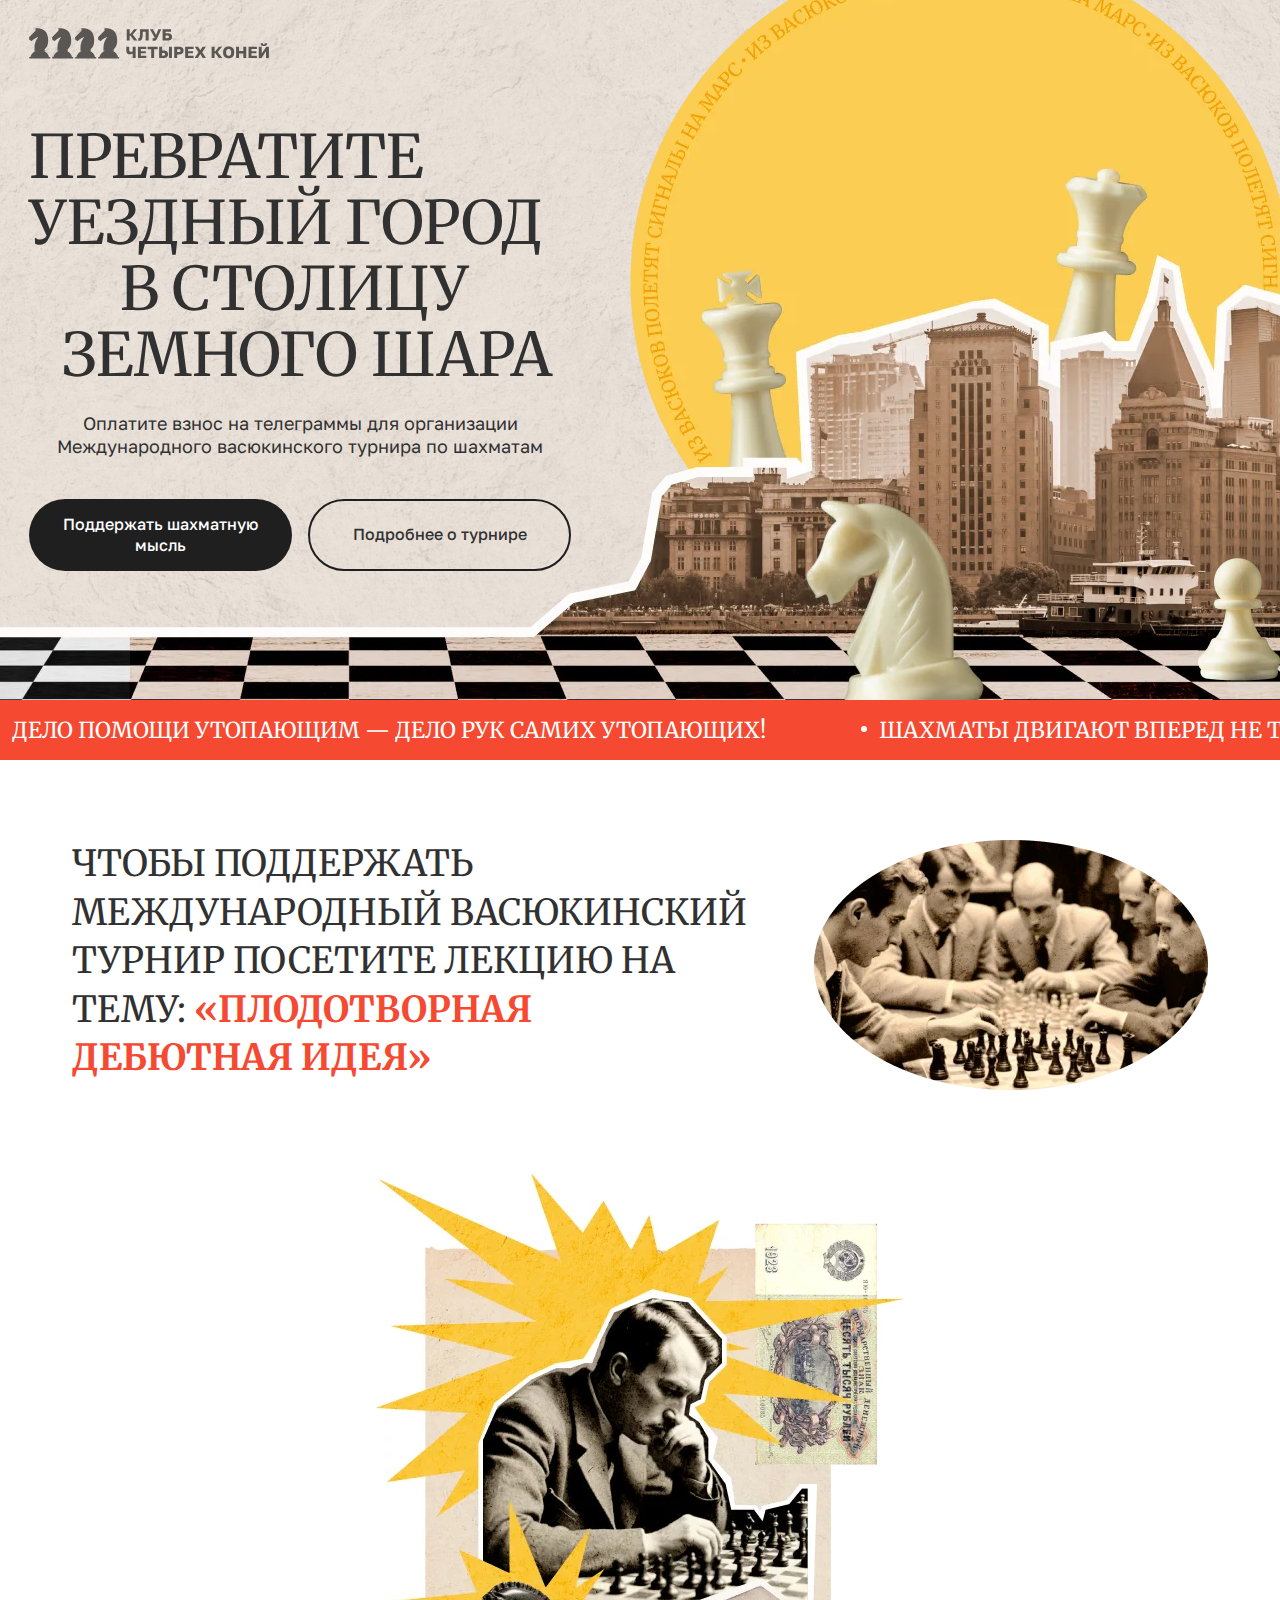
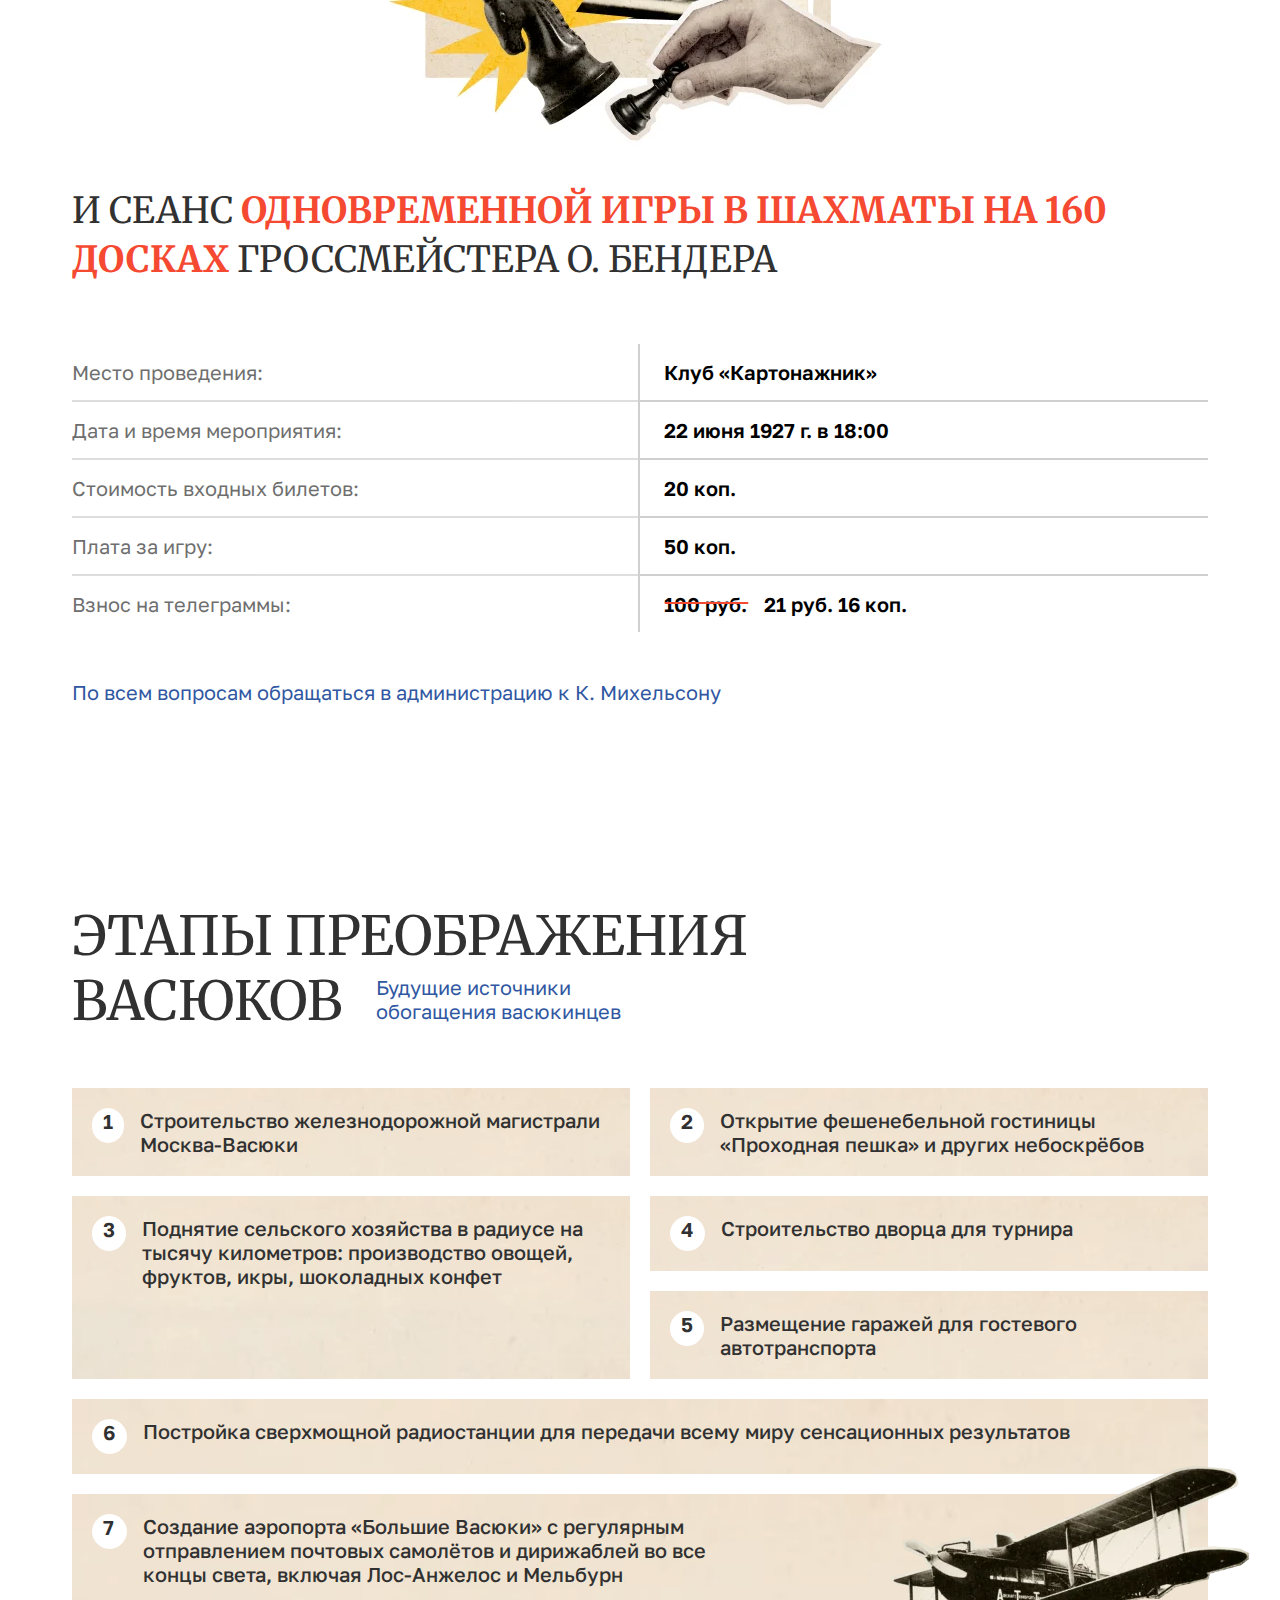
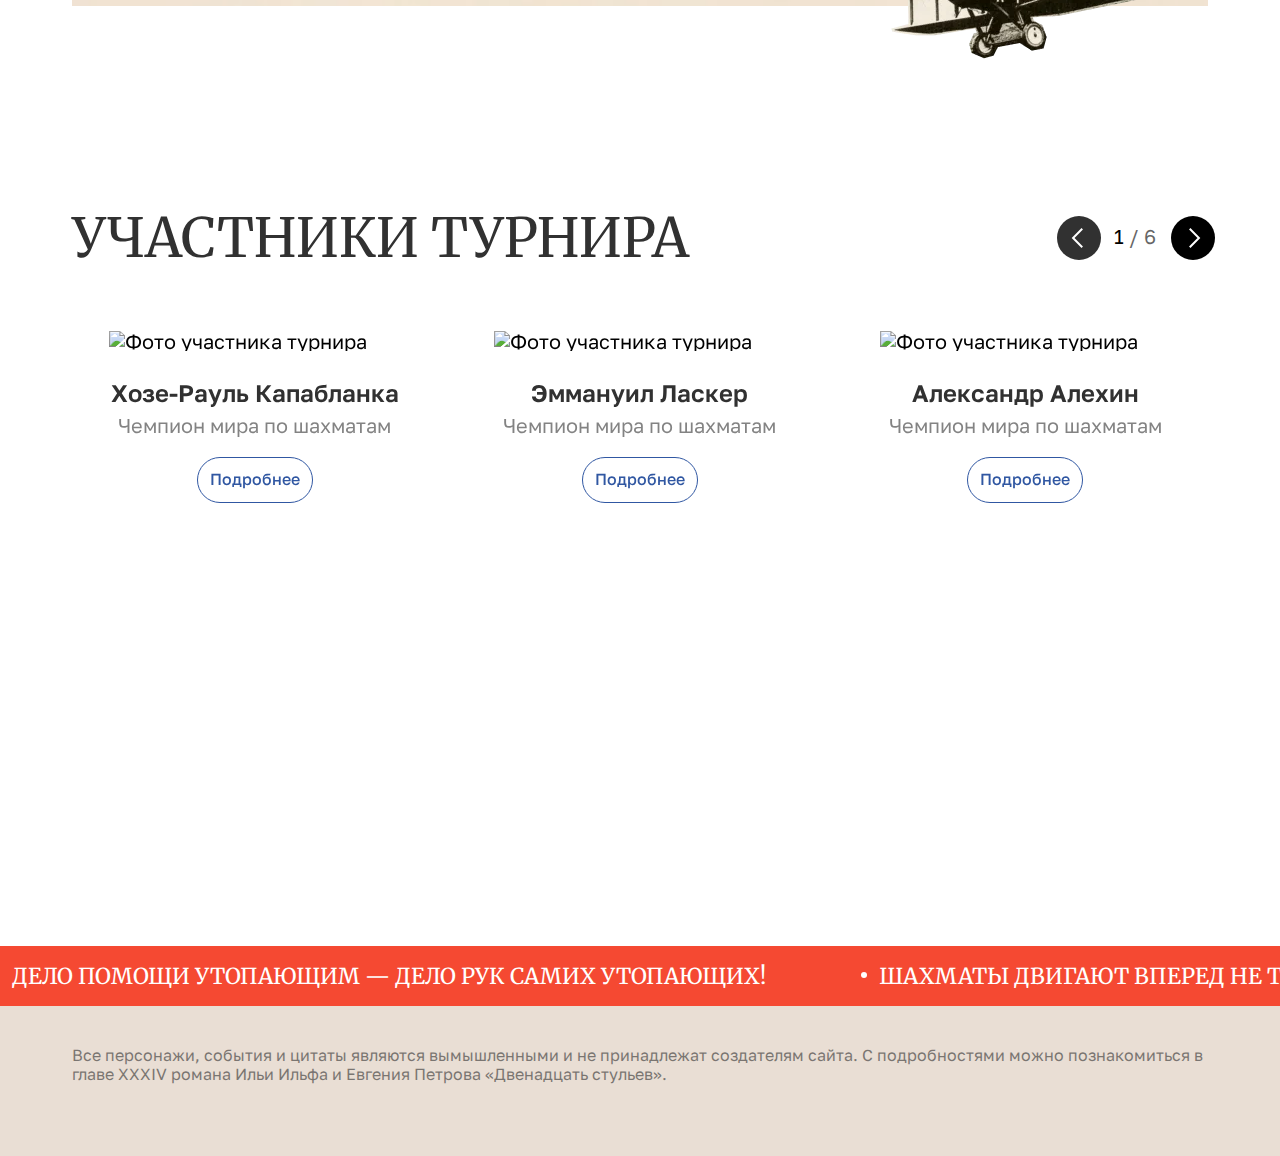
==== commit a28a830c: "Update home.html" ====
--- a/home.html
+++ b/home.html
@@ -5,7 +5,7 @@
 	<title>Главная</title>
 	<meta charset="UTF-8">
 	<meta name="format-detection" content="telephone=no">
-	<link rel="stylesheet" href="css/style.min.css?_v=20240212200119">
+	<link rel="stylesheet" href="css/style.min.css?_v=20240307193319">
 	<link rel="shortcut icon" href="favicon.ico">
 	<!-- <meta name="robots" content="noindex, nofollow"> -->
 	<meta name="viewport" content="width=device-width, initial-scale=1.0">
@@ -16,7 +16,7 @@
 		<header class="header">
 			<div class="header__container">
 				<a href="#" class="header__logo">
-					<img src="img/icons/logo.svg?_v=1707757280323" alt="Логотип">
+					<img src="img/icons/logo.svg?_v=1709829199577" alt="Логотип">
 				</a>
 			</div>
 		</header>
@@ -44,17 +44,17 @@
 							</div>
 							<div class="block-content__images">
 								<div class="block-content__city">
-									<picture><source srcset="img/bg-image.webp" type="image/webp"><img src="img/bg-image.jpg?_v=1707757280323" alt="Город на шахматной доске"></picture>
+									<picture><source srcset="img/bg-image.webp" type="image/webp"><img src="img/bg-image.jpg?_v=1709829199577" alt="Город на шахматной доске"></picture>
 								</div>
 								<div class="block-content__chess">
-									<picture><source srcset="img/peshka.webp" type="image/webp"><img src="img/peshka.png?_v=1707757280323" alt="Пешка"></picture>
+									<picture><source srcset="img/peshka.webp" type="image/webp"><img src="img/peshka.png?_v=1709829199577" alt="Пешка"></picture>
 								</div>
 							</div>
 						</div>
 					</div>
 				</div>
 				<div class="main-block__bg">
-					<picture><source srcset="img/bg.webp" type="image/webp"><img src="img/bg.png?_v=1707757280323" alt="Фон блока"></picture>
+					<picture><source srcset="img/bg.webp" type="image/webp"><img src="img/bg.png?_v=1709829199577" alt="Фон блока"></picture>
 				</div>
 			</section>
 
@@ -82,12 +82,12 @@
 								Чтобы поддержать Международный васюкинский турнир посетите лекцию на тему: <span>«Плодотворная дебютная идея»</span>
 							</h2>
 							<div class="info-content__idea-img">
-								<picture><source srcset="img/players.webp" type="image/webp"><img src="img/players.png?_v=1707757280323" alt="Васюкинские игроки"></picture>
+								<picture><source srcset="img/players.webp" type="image/webp"><img src="img/players.png?_v=1709829199577" alt="Васюкинские игроки"></picture>
 							</div>
 						</div>
 						<div class="info-content__bender bender-info" id="bender">
 							<div class="bender-info__img">
-								<picture><source srcset="img/bender.webp" type="image/webp"><img src="img/bender.jpg?_v=1707757280323" alt="Остап Бендер"></picture>
+								<picture><source srcset="img/bender.webp" type="image/webp"><img src="img/bender.jpg?_v=1709829199577" alt="Остап Бендер"></picture>
 							</div>
 							<div class="bender-info__body body-info">
 								<h2 class="body-info__title">
@@ -209,7 +209,7 @@
 										<span>Создание аэропорта «Большие Васюки» с регулярным отправлением почтовых самолётов и дирижаблей во все концы света, включая Лос-Анжелос и Мельбурн</span>
 									</div>
 									<div class="future-slide__item-img">
-										<picture><source srcset="img/airplan.webp" type="image/webp"><img src="img/airplan.png?_v=1707757280323" alt="Картинка слайда"></picture>
+										<picture><source srcset="img/airplan.webp" type="image/webp"><img src="img/airplan.png?_v=1709829199577" alt="Картинка слайда"></picture>
 									</div>
 								</div>
 							</div>
@@ -219,7 +219,7 @@
 					<div class="future-block__mobile-slider">
 						<div class="future-block__mobile-content">
 							<div class="future-block__mobile-img">
-								<picture><source srcset="img/airplan.webp" type="image/webp"><img src="img/airplan.png?_v=1707757280323" alt="Картинка слайда"></picture>
+								<picture><source srcset="img/airplan.webp" type="image/webp"><img src="img/airplan.png?_v=1709829199577" alt="Картинка слайда"></picture>
 							</div>
 							<div class="future-block__mobile-slide future-mobile-slide">
 								<div class="future-mobile-slide__item">
@@ -272,20 +272,22 @@
 						</div>
 					</div>
 
-					<div class="future-mobile-slide__dots"></div>
-
-					<div class="future-mobile-slide__arrows">
-						<div class="future-mobile-slide__arrow-prev disabled">
-							<g><svg width="36" height="36" viewBox="0 0 44 44" fill="currentColor" xmlns="http://www.w3.org/2000/svg">
-									<circle cx="22" cy="22" r="22" transform="rotate(-180 22 22)" />
-									<path d="M24.5382 30.4614L16.0767 21.9999L24.5382 13.5384" stroke="white" stroke-width="2" stroke-linecap="square" />
-								</svg></g>
-						</div>
-						<div class="future-mobile-slide__arrow-next">
-							<g><svg width="36" height="36" viewBox="0 0 44 44" fill="currentColor" xmlns="http://www.w3.org/2000/svg">
-									<circle cx="22" cy="22" r="22" />
-									<path d="M19.4618 13.5385L27.9233 22L19.4618 30.4615" stroke="white" stroke-width="2" stroke-linecap="square" />
-								</svg></g>
+					<div class="future-mobile-slide__nav">
+						<div class="future-mobile-slide__dots"></div>
+
+						<div class="future-mobile-slide__arrows">
+							<div class="future-mobile-slide__arrow-prev disabled">
+								<g><svg width="36" height="36" viewBox="0 0 44 44" fill="currentColor" xmlns="http://www.w3.org/2000/svg">
+										<circle cx="22" cy="22" r="22" transform="rotate(-180 22 22)" />
+										<path d="M24.5382 30.4614L16.0767 21.9999L24.5382 13.5384" stroke="white" stroke-width="2" stroke-linecap="square" />
+									</svg></g>
+							</div>
+							<div class="future-mobile-slide__arrow-next">
+								<g><svg width="36" height="36" viewBox="0 0 44 44" fill="currentColor" xmlns="http://www.w3.org/2000/svg">
+										<circle cx="22" cy="22" r="22" />
+										<path d="M19.4618 13.5385L27.9233 22L19.4618 30.4615" stroke="white" stroke-width="2" stroke-linecap="square" />
+									</svg></g>
+							</div>
 						</div>
 					</div>
 
@@ -318,7 +320,7 @@
 							<div class="users-list__slide slide-list-body">
 								<div class="slide-list-body__content">
 									<div class="slide-list-body__img">
-										<img src="img/icons/avatar.svg?_v=1707757280323" alt="Фото участникa турнира">
+										<img src="img/icons/avatar.svg?_v=1709829199577" alt="Фото участникa турнира">
 									</div>
 									<div class="slide-list-body__info info-body">
 										<h3 class="info-body__name">Хозе-Рауль Капабланка</h3>
@@ -330,7 +332,7 @@
 							<div class="users-list__slide slide-list-body">
 								<div class="slide-list-body__content">
 									<div class="slide-list-body__img">
-										<img src="img/icons/avatar.svg?_v=1707757280323" alt="Фото участникa турнира">
+										<img src="img/icons/avatar.svg?_v=1709829199577" alt="Фото участникa турнира">
 									</div>
 									<div class="slide-list-body__info info-body">
 										<h3 class="info-body__name">Эммануил Ласкер</h3>
@@ -342,7 +344,7 @@
 							<div class="users-list__slide slide-list-body">
 								<div class="slide-list-body__content">
 									<div class="slide-list-body__img">
-										<img src="img/icons/avatar.svg?_v=1707757280323" alt="Фото участникa турнира">
+										<img src="img/icons/avatar.svg?_v=1709829199577" alt="Фото участникa турнира">
 									</div>
 									<div class="slide-list-body__info info-body">
 										<h3 class="info-body__name">Александр Алехин</h3>
@@ -354,7 +356,7 @@
 							<div class="users-list__slide slide-list-body">
 								<div class="slide-list-body__content">
 									<div class="slide-list-body__img">
-										<img src="img/icons/avatar.svg?_v=1707757280323" alt="Фото участникa турнира">
+										<img src="img/icons/avatar.svg?_v=1709829199577" alt="Фото участникa турнира">
 									</div>
 									<div class="slide-list-body__info info-body">
 										<h3 class="info-body__name">Арон Нимцович</h3>
@@ -366,7 +368,7 @@
 							<div class="users-list__slide slide-list-body">
 								<div class="slide-list-body__content">
 									<div class="slide-list-body__img">
-										<img src="img/icons/avatar.svg?_v=1707757280323" alt="Фото участникa турнира">
+										<img src="img/icons/avatar.svg?_v=1709829199577" alt="Фото участникa турнира">
 									</div>
 									<div class="slide-list-body__info info-body">
 										<h3 class="info-body__name">Рихард Рети</h3>
@@ -378,11 +380,11 @@
 							<div class="users-list__slide slide-list-body">
 								<div class="slide-list-body__content">
 									<div class="slide-list-body__img">
-										<img src="img/icons/avatar.svg?_v=1707757280323" alt="Фото участникa турнира">
+										<img src="img/icons/avatar.svg?_v=1709829199577" alt="Фото участникa турнира">
 									</div>
 									<div class="slide-list-body__info info-body">
 										<h3 class="info-body__name">Остап Бендер</h3>
-										<p class="info-body__text">Чемпион мира по шахматам</p>
+										<p class="info-body__text">Гроссмейстер</p>
 										<button class="info-body__btn">Подробнее</button>
 									</div>
 								</div>
@@ -417,7 +419,7 @@
 			</div>
 		</footer>
 	</div>
-	<script src="js/app.min.js?_v=20240212200120"></script>
+	<script src="js/app.min.js?_v=20240307193319"></script>
 </body>
 
 </html>--- a/css/style.min.css
+++ b/css/style.min.css
@@ -1 +1 @@
-@import url(https://fonts.googleapis.com/css?family=Merriweather:regular,700&display=swap);@import url(https://fonts.googleapis.com/css?family=Golos+Text:regular,500,600,700&display=swap);*{padding:0;margin:0;border:0}*,:after,:before{-webkit-box-sizing:border-box;box-sizing:border-box}body,html{height:100%;min-width:375px}body{line-height:1;font-family:"Golos Text";font-size:1.25rem;-ms-text-size-adjust:100%;-moz-text-size-adjust:100%;-webkit-text-size-adjust:100%;-webkit-font-smoothing:antialiased}button,input,textarea{font-family:"Golos Text";font-size:inherit}button{cursor:pointer;color:inherit;background-color:inherit}a{color:inherit}a:link,a:visited{text-decoration:none}a:hover{text-decoration:none}ul li{list-style:none}img{vertical-align:top}h1,h2,h3,h4,h5,h6{font-weight:inherit;font-size:inherit}body{color:#000;background-color:#fff;overflow-x:hidden}.lock body{overflow:hidden}.wrapper{min-height:100%;display:-ms-grid;display:grid;overflow:hidden;-ms-grid-rows:auto 1fr auto;grid-template-rows:auto 1fr auto}[class*=__container]{max-width:76.375rem;-webkit-box-sizing:content-box;box-sizing:content-box;margin:0 auto;padding:0 4.5rem}[data-fullscreen]{height:100vh}.touch [data-fullscreen]{height:calc(var(--vh,1vh) * 100)}[class*=__image-ibg]{position:relative}[class*=__image-ibg] img{position:absolute;width:100%;height:100%;top:0;left:0;-o-object-fit:cover;object-fit:cover}.header{width:100%;background-color:transparent;position:absolute;top:0;left:0;z-index:10}.header__container{padding:0 1.25rem 0 1.25rem}.header__logo img{height:auto;max-width:100%}.footer{height:9.375rem;background-color:#e9ded4}.footer__container{padding-top:2.5rem}.footer__copyright{font-family:"Golos Text";font-size:1rem;line-height:120%;color:#313131;opacity:.6}.main-block{position:relative;background-color:#e9ded4}.main-block__container{padding:0 1.25rem 0 1.25rem;z-index:2}.main-block__body{position:relative;z-index:6}.main-block__bg{opacity:.2;z-index:5;position:absolute;top:0;left:0}.block-content{margin:2.25rem 0 0 0;color:#313131}.block-content__title{font-family:Merriweather;line-height:110%;text-transform:uppercase}.block-content__title:not(:last-child){margin-bottom:1.5rem}.block-content__text{font-family:"Golos Text";font-size:1.125rem;line-height:130%;text-align:center}.block-content__text:not(:last-child){margin-bottom:2.5rem}.block-content__btns{display:-webkit-box;display:-ms-flexbox;display:flex;-webkit-box-orient:horizontal;-webkit-box-direction:normal;-ms-flex-direction:row;flex-direction:row;-webkit-box-align:center;-ms-flex-align:center;align-items:center;padding:0;gap:1rem}.block-content__btn-send{width:16.4375rem;height:4.5rem;display:-webkit-box;display:-ms-flexbox;display:flex;-webkit-box-orient:vertical;-webkit-box-direction:normal;-ms-flex-direction:column;flex-direction:column;-webkit-box-pack:center;-ms-flex-pack:center;justify-content:center;-webkit-box-align:center;-ms-flex-align:center;align-items:center;font-size:1rem;font-weight:500;line-height:130%;padding:1.25rem;background:#1f1f1f;border-radius:4.125rem;color:#fff;text-align:center;cursor:pointer;-webkit-transition:all .3s ease 0s;transition:all .3s ease 0s}.block-content__btn-more{width:16.4375rem;height:4.5rem;display:-webkit-box;display:-ms-flexbox;display:flex;-webkit-box-orient:vertical;-webkit-box-direction:normal;-ms-flex-direction:column;flex-direction:column;-webkit-box-pack:center;-ms-flex-pack:center;justify-content:center;-webkit-box-align:center;-ms-flex-align:center;align-items:center;font-size:1rem;font-weight:500;line-height:130%;padding:1.25rem;border-radius:4.125rem;border:2px solid #1f1f1f;cursor:pointer;-webkit-transition:all .3s ease 0s;transition:all .3s ease 0s}.block-content__images{display:-webkit-box;display:-ms-flexbox;display:flex;position:relative;pointer-events:none;z-index:-1}.block-content__city{position:absolute}.block-content__city img{max-width:100%}.block-content__chess{position:absolute;bottom:-6.875rem;left:73rem}.block-content__chess img{z-index:4}.running-line{position:relative;z-index:90}.running-line__content{width:100vw;background-color:#f54932;height:3.75rem}.running-line__content-items{display:-webkit-box;display:-ms-flexbox;display:flex;-ms-flex-pack:distribute;justify-content:space-around;-webkit-box-align:center;-ms-flex-align:center;align-items:center;min-width:100%;padding:1.125rem .75rem;gap:.75rem;position:absolute}.running-line__content-item{width:53.4375rem;color:#fff;font-family:Merriweather;font-size:1.375rem;line-height:110%;text-transform:uppercase;white-space:nowrap;-webkit-box-flex:0;-ms-flex:0 0 auto;flex:0 0 auto;-ms-flex-negative:0;flex-shrink:0;position:relative;-webkit-animation:ticker 25s linear infinite;animation:ticker 25s linear infinite;-webkit-transition:-webkit-animation .3s linear 0s;transition:-webkit-animation .3s linear 0s;transition:animation .3s linear 0s;transition:animation .3s linear 0s,-webkit-animation .3s linear 0s}.running-line__content-item::after{content:"";display:block;width:.375rem;height:.375rem;background:url(../img/icons/runline_eclipse.svg) center/cover no-repeat;position:absolute;top:.5rem;right:0}.running-line__content-item::after:not(:last-child){display:none}.info-content__idea{display:-ms-grid;display:grid;-ms-grid-columns:(auto)[2];grid-template-columns:repeat(2,auto);gap:4rem}.info-content__idea:not(:last-child){margin-bottom:4rem}.info-content__idea-title{font-family:Merriweather;line-height:135%;color:#313131;text-transform:uppercase;-webkit-animation:fadeInLeft 2s linear;animation:fadeInLeft 2s linear}.info-content__idea-title span{font-weight:700;color:#f54932}.info-content__idea-img img{max-width:100%}.info-content__bender{display:-ms-grid;display:grid;-ms-grid-columns:(auto)[2];grid-template-columns:repeat(2,auto);gap:4rem}.bender-info__img img{max-width:100%}.body-info{-webkit-animation:fadeInRight 2s linear;animation:fadeInRight 2s linear}.body-info__title{width:44rem;font-family:Merriweather;line-height:135%;color:#313131;text-transform:uppercase}.body-info__title span{font-weight:700;color:#f54932}.body-info__title:not(:last-child){margin-bottom:3.75rem}.body-info__link{font-family:"Golos Text";line-height:120%;color:#3057a2}.actions-body{display:-ms-grid;display:grid;-ms-grid-columns:(1fr)[2];grid-template-columns:repeat(2,1fr)}.actions-body:not(:last-child){margin-bottom:3rem}.actions-body__labels{border-right:2px solid #d0d0d0}.actions-body__label{font-family:"Golos Text";line-height:120%;color:#313131;opacity:.7;padding:1rem 0;border-bottom:2px solid #d0d0d0}.actions-body__label:last-child{border-bottom:none}.actions-body__value{font-family:"Golos Text";font-weight:600;line-height:120%;padding:1rem 0;padding-left:1.5rem;border-bottom:2px solid #d0d0d0}.actions-body__value:last-child{border-bottom:none}.actions-body__value .old-price{position:relative}.actions-body__value .old-price::after{content:"";display:block;width:5.3125rem;height:.125rem;background:url(../img/icons/old-price.svg) center/cover no-repeat;position:absolute;bottom:.75rem}.actions-body__value .new-price{margin-left:.75rem}.mobile-actions-body{display:none;margin-bottom:2.5rem}.mobile-actions-body__item{display:-webkit-box;display:-ms-flexbox;display:flex;gap:.75rem;padding:1rem 0;border-bottom:1px solid #d0d0d0}.mobile-actions-body__item:last-child{border-bottom:none}.mobile-actions-body__label{font-family:"Golos Text";line-height:120%;color:#313131;opacity:.7}.mobile-actions-body__value{font-family:"Golos Text";font-weight:600;line-height:120%;color:#313131}.mobile-actions-body__value .old-price{position:relative}.mobile-actions-body__value .old-price::after{content:"";display:block;width:5.3125rem;height:.125rem;background:url(../img/icons/old-price.svg) center/cover no-repeat;position:absolute;bottom:.75rem}.mobile-actions-body__value .new-price{margin-left:.75rem}.future-block__container{position:relative}.future-block__title{width:50.375rem;font-family:Merriweather;line-height:120%;text-transform:uppercase;color:#313131;position:relative;margin-bottom:3.375rem}.future-block__subtitle{width:17.5rem;font-family:"Golos Text";line-height:120%;color:#3057a2;position:absolute;top:4.4375rem;left:23.5rem}.future-block__slider{display:block}.future-block__content{display:-ms-grid;display:grid;-ms-grid-rows:auto 1.25rem auto 1.25rem auto;-ms-grid-columns:minmax(335px,394px) 1.25rem minmax(335px,394px) 1.25rem minmax(335px,394px);grid-template:repeat(3,auto)/repeat(3,minmax(335px,394px));gap:1.25rem}.future-block__mobile-slider{display:none;overflow:hidden}.future-block__mobile-slider:not(:last-child){margin-bottom:2.25rem}.future-block__mobile-content{display:-webkit-box;display:-ms-flexbox;display:flex;max-width:42.5rem;width:100%;position:relative}.future-block__mobile-img{position:absolute;right:0;z-index:19}.future-block__mobile-img img{max-width:100%}.no-webp .future-slide{background:url(../img/slide.png) top center/cover no-repeat}.future-slide:nth-child(3){-ms-grid-row-span:2;grid-row:span 2}.future-slide:nth-child(7){-ms-grid-column-span:2;grid-column:span 2;display:-webkit-box;display:-ms-flexbox;display:flex}.future-slide__item{display:-webkit-box;display:-ms-flexbox;display:flex;padding:1.25rem}.future-slide__item-number{width:2.1875rem;height:2.1875rem;background-color:#fff;border:1px solid #fff;border-radius:3.75rem;margin-right:1rem}.future-slide__item-number span{font-family:"Golos Text";font-weight:600;line-height:120%;color:#313131;padding:.3125rem .625rem;text-align:center}.future-slide__item-text{font-family:"Golos Text";font-weight:500;line-height:120%;color:#313131;position:relative}.future-slide__item-text span{width:25.9375rem;display:block}.future-slide__item-img{position:absolute;bottom:0;right:.5625rem}.no-webp .future-mobile-slide{background:url(../img/slide.png) top center/cover no-repeat}.future-mobile-slide{display:-webkit-box;display:-ms-flexbox;display:flex;width:100%;-webkit-box-align:center;-ms-flex-align:center;align-items:center;-webkit-box-pack:center;-ms-flex-pack:center;justify-content:center;margin-right:1.25rem;margin-top:8.4375rem}.future-mobile-slide__item{height:16.875rem;display:-ms-grid;display:grid;-ms-grid-columns:(auto)[2];grid-template-columns:repeat(2,auto);padding:1.25rem;margin-top:3.75rem;-webkit-box-pack:start;-ms-flex-pack:start;justify-content:start;position:relative}.future-mobile-slide__item-number{width:2.1875rem;height:2.1875rem;background-color:#fff;border:1px solid #fff;border-radius:3.75rem;margin-right:1rem}.future-mobile-slide__item-number span{font-family:"Golos Text";font-weight:600;line-height:120%;color:#313131;padding:.3125rem .625rem;text-align:center}.future-mobile-slide__item-text{min-width:14.9375rem;font-family:"Golos Text";font-weight:500;line-height:120%;color:#313131}.future-mobile-slide__dots{display:none}.future-mobile-slide__dot{width:.625rem;height:.625rem;background:#d9d9d9;border-radius:50%}.future-mobile-slide__dot.dot-active{background:#313131}.future-mobile-slide__arrows{display:none}.future-mobile-slide__arrow-prev{cursor:pointer;color:#313131;width:2.25rem;height:2.25rem;position:absolute;top:-1.375rem;opacity:1;-webkit-transition:all .3s ease 0s;transition:all .3s ease 0s}.future-mobile-slide__arrow-prev.disabled{color:#313131;opacity:.2;pointer-events:none}.future-mobile-slide__arrow-next{cursor:pointer;width:2.25rem;height:2.25rem;position:absolute;top:-1.375rem;opacity:1;-webkit-transition:all .3s ease 0s;transition:all .3s ease 0s}.future-mobile-slide__arrow-next.disabled{color:#313131;opacity:.2;pointer-events:none}.users-list{margin-bottom:8.75rem}.users-list__container{position:relative}.users-list__title{font-family:Merriweather;font-size:3.375rem;line-height:120%;text-transform:uppercase;color:#313131}.users-list__title:not(:last-child){margin-bottom:3.75rem}.users-list__swiper{position:relative}.users-list__slide{max-width:24.625rem}.users-list__controll{z-index:10}.slide-list-body__content{padding:0 2.3125rem;height:29.6875rem}.slide-list-body__img{width:100%;min-width:12.5rem;padding-bottom:1.75rem}.slide-list-body__img img{max-width:100%}.info-body{color:#313131;text-align:center}.info-body__name{font-family:"Golos Text";font-weight:600;font-size:1.5rem;line-height:120%;padding-bottom:.375rem}.info-body__text{font-family:"Golos Text";line-height:120%;opacity:.6;padding-bottom:1.25rem}.info-body__btn{font-family:"Golos Text";font-weight:500;font-size:1rem;line-height:120%;color:#3057a2;padding:.75rem;border:1px solid #3057a2;border-radius:3.875rem;-webkit-transition:all .3s ease 0s;transition:all .3s ease 0s}.controll-images{position:absolute;left:87%;top:1.25rem}.controll-images__arrow-prev{cursor:pointer;color:#313131;width:2.75rem;height:2.75rem;position:absolute;left:-3.5625rem;top:-.625rem;-webkit-transition:all .3s ease 0s;transition:all .3s ease 0s}.controll-images__arrow-next{position:relative;cursor:pointer;width:2.75rem;height:2.75rem;position:absolute;left:3.5625rem;top:-.625rem;-webkit-transition:all .3s ease 0s;transition:all .3s ease 0s}.fraction-controll__all{opacity:.6}.page{min-width:0}.margin-null{margin-bottom:0}@-webkit-keyframes ticker{from{-webkit-transform:translateX(210%);transform:translateX(210%)}to{-webkit-transform:translateX(-280%);transform:translateX(-280%)}}@keyframes ticker{from{-webkit-transform:translateX(210%);transform:translateX(210%)}to{-webkit-transform:translateX(-280%);transform:translateX(-280%)}}@-webkit-keyframes fadeInLeft{from{opacity:0;-webkit-transform:translate3d(-100%,0,0);transform:translate3d(-100%,0,0)}to{opacity:1;-webkit-transform:translate3d(0,0,0);transform:translate3d(0,0,0)}}@keyframes fadeInLeft{from{opacity:0;-webkit-transform:translate3d(-100%,0,0);transform:translate3d(-100%,0,0)}to{opacity:1;-webkit-transform:translate3d(0,0,0);transform:translate3d(0,0,0)}}@-webkit-keyframes fadeInRight{from{opacity:0;-webkit-transform:translate3d(100%,0,0);transform:translate3d(100%,0,0)}to{opacity:1;-webkit-transform:translate3d(0,0,0);transform:translate3d(0,0,0)}}@keyframes fadeInRight{from{opacity:0;-webkit-transform:translate3d(100%,0,0);transform:translate3d(100%,0,0)}to{opacity:1;-webkit-transform:translate3d(0,0,0);transform:translate3d(0,0,0)}}.swiper{overflow:hidden}.swiper-wrapper{width:100%;height:100%;-webkit-box-sizing:content-box;box-sizing:content-box;display:-webkit-box;display:-ms-flexbox;display:flex;position:relative}.swiper-vertical .swiper-wrapper{-webkit-box-orient:vertical;-webkit-box-direction:normal;-ms-flex-direction:column;flex-direction:column}.swiper-autoheight .swiper-wrapper{-webkit-box-align:start;-ms-flex-align:start;align-items:flex-start}.swiper-initialized .swiper-slide{-ms-flex-negative:0;flex-shrink:0}.swiper-android .swiper-slide,.swiper-android .swiper-wrapper{-webkit-transform:translate3d(0,0,0);transform:translate3d(0,0,0)}.swiper-button-lock{display:none!important}@media (min-width:37.5em){.main-block__body{padding-top:5.5rem}.block-content{width:33.875rem}.block-content__title{font-size:3.75rem}}@media (min-width:51.25em){.future-block__title{font-size:3.375rem}}@media (min-width:51.1875em){.future-block__mobile-img{top:-1.25rem}.future-mobile-slide__item{width:42.5rem}.future-mobile-slide__arrow-prev{left:15.5rem}.future-mobile-slide__arrow-next{left:24.5rem}}@media (min-width:56.1875em){.users-list__title{font-size:3.375rem}}@media (min-width:76.375em){.header__container{padding-top:1.625rem}.header__container{padding-bottom:1.625rem}}@media (min-width:85.375em){.header__logo img{width:15.3125rem}}@media (min-width:48em){.block-content__title--up{padding-left:5.6875rem}.block-content__title--down{padding-left:2.0625rem}.running-line{margin-bottom:5rem}.info-content{margin-bottom:4rem}.info-content__idea-title{font-size:2.25rem}.info-content__idea-img{width:24.625rem}.bender-info__img{width:33.125rem}.body-info__title{font-size:2.25rem}.body-info__title{margin-bottom:3.75rem}}@media (min-width:75em){.main-block{height:43.75rem}.block-content__city{width:101.75rem}.block-content__city{bottom:-11rem}.block-content__city{left:-12rem}.info-block{margin-bottom:12.5rem}.future-block{margin-bottom:12.5rem}}@media (max-width:1400px) and (max-width:81.25em){.body-info__title{width:37.5rem}}@media (max-width:1350px){.future-block__content{-ms-grid-rows:(auto)[4];-ms-grid-columns:(minmax(335px,591px))[2];grid-template:repeat(4,auto)/repeat(2,minmax(335px,591px))}.future-slide:nth-child(6){-ms-grid-column-span:2;grid-column:span 2}.future-slide__item-number span{width:2.1875rem}.future-slide__item-text span{width:39.0625rem}.future-slide__item-img{bottom:-5rem}.future-mobile-slide__item-number span{width:2.1875rem}}@media (max-width:1300px){.info-content__bender{-ms-grid-columns:(auto)[1];grid-template-columns:repeat(1,auto);row-gap:1.5rem}.bender-info__img{margin:0 auto}.body-info__title{width:100%}}@media (max-width:1270px){.slide-list-body__content{padding:0 2.8125rem}}@media (max-width:1200px){.block-content__images{-webkit-box-orient:vertical;-webkit-box-direction:normal;-ms-flex-direction:column;flex-direction:column}.block-content__chess{display:none}.info-content__idea{-ms-grid-columns:(auto)[1];grid-template-columns:repeat(1,auto);row-gap:1.5rem}.info-content__idea-img{margin:0 auto}}@media (max-width:1100px){.block-content__btn-more{background-color:#fff;border:2px solid #fff;-webkit-transition:all .3s ease 0s;transition:all .3s ease 0s}.future-slide__item-text span{width:29.6875rem}}@media (max-width:1100px) and (any-hover:hover){.block-content__btn-more:hover{border:2px solid #313131;-webkit-transition:all .3s ease 0s;transition:all .3s ease 0s}}@media (max-width:980px){.future-slide__item-img{bottom:-8.75rem}}@media (max-width:900px){.controll-images{left:50%;-webkit-transform:translateX(-50%);-ms-transform:translateX(-50%);transform:translateX(-50%)}}@media (max-width:900px) and (max-width:50em){.controll-images{top:40.3125rem}}@media (max-width:830px){.future-block__title{width:100%;margin-bottom:4.75rem}.future-block__subtitle{width:100%;padding-left:4.5rem;left:0}}@media (max-width:830px) and (max-width:23.4375em){.future-block__subtitle{top:8.8125rem}}@media (max-width:820px){.future-block__slider{display:none}.future-block__mobile-slider{display:block}.future-slide{display:-webkit-box;display:-ms-flexbox;display:flex}.future-mobile-slide__dots{height:100%;display:-webkit-box;display:-ms-flexbox;display:flex;-webkit-box-pack:center;-ms-flex-pack:center;justify-content:center;-webkit-box-align:center;-ms-flex-align:center;align-items:center;gap:.375rem}.future-mobile-slide__arrows{display:-webkit-box;display:-ms-flexbox;display:flex;-webkit-box-pack:center;-ms-flex-pack:center;justify-content:center;-webkit-box-align:center;-ms-flex-align:center;align-items:center;position:relative}}@media (max-width:800px) and (max-width:43.8125em){.controll-images{top:37rem}}@media (max-width:768px){.actions-body{display:none}.mobile-actions-body{display:block}}@media (max-width:701px) and (max-width:27.1875em){.controll-images{top:42rem}}@media (max-width:700px){.users-list__slide{width:24.625rem}.slide-list-body__content{padding:0 2.3125rem}}@media (max-width:660px){.mobile-actions-body__item{-webkit-box-orient:vertical;-webkit-box-direction:normal;-ms-flex-direction:column;flex-direction:column}}@media (max-width:600px) and (max-width:23.4375em){.main-block{height:52.9375rem}}@media (max-width:600px){.block-content__text{text-align:left}.block-content__btns{-webkit-box-orient:vertical;-webkit-box-direction:normal;-ms-flex-direction:column;flex-direction:column}.block-content__btn-send{width:100%;height:auto}.block-content__btn-more{width:100%;height:auto}.info-block__container{padding:0 1.25rem 0 1.25rem}.info-content__idea-title span{font-weight:400}.body-info__title span{font-weight:400}.future-block__container{padding:0 1.25rem 0 1.25rem}.future-block__subtitle{padding-left:1.25rem}.users-list__container{padding:0 1.25rem 0 1.25rem}}@media (max-width:400px){.future-mobile-slide__item{height:18.75rem;margin-top:3.125rem}}@media (max-width:47.99875em){.touch [data-fullscreen]{-webkit-transition:height .2s;transition:height .2s}}@media (max-width:37.5em){.main-block{height:51.25rem}}@media (max-width:23.4375em){.header__container{padding-top:1.125rem}.header__container{padding-bottom:1.125rem}.header__logo img{width:13.3125rem}.main-block__body{padding-top:4.25rem}.block-content{width:20.9375rem}.block-content__title{font-size:2.25rem}.block-content__title--up{padding-left:3.9375rem}.block-content__title--down{padding-left:1.875rem}.block-content__city{width:55.3125rem}.block-content__city{bottom:-21rem}.block-content__city{left:-27rem}.running-line{margin-bottom:3rem}.info-block{margin-bottom:7.5rem}.info-content{margin-bottom:2.125rem}.info-content__idea-title{font-size:1.625rem}.info-content__idea-img{width:20.9375rem}.bender-info__img{width:20.9375rem}.body-info__title{font-size:1.625rem}.body-info__title{margin-bottom:2.75rem}.future-block{margin-bottom:7.5rem}.future-block__title{font-size:2.25rem}.future-block__mobile-img{top:0}.future-mobile-slide__item{width:20.9375rem}.future-mobile-slide__arrow-prev{left:5rem}.future-mobile-slide__arrow-next{left:14rem}.users-list__title{font-size:2.25rem}}@media (min-width:23.4375em) and (max-width:76.375em){.header__container{padding-top:calc(1.125rem + .5 * (((100vw - 23.4375rem))/ ((52.9375))))}.header__container{padding-bottom:calc(1.125rem + .5 * (((100vw - 23.4375rem))/ ((52.9375))))}}@media (min-width:23.4375em) and (max-width:85.375em){.header__logo img{width:calc(13.3125rem + 2 * (((100vw - 23.4375rem))/ ((61.9375))))}}@media (min-width:37.5em) and (max-width:75em){.main-block{height:calc(51.25rem + -7.5 * (((100vw - 37.5rem))/ ((37.5))))}}@media (max-width:600px) and (min-width:37.4375em){.main-block{height:56.25rem}}@media (max-width:600px) and (min-width:23.4375em) and (max-width:37.4375em){.main-block{height:calc(52.9375rem + 3.3125 * (((100vw - 23.4375rem))/ ((14))))}}@media (min-width:23.4375em) and (max-width:37.5em){.main-block__body{padding-top:calc(4.25rem + 1.25 * (((100vw - 23.4375rem))/ ((14.0625))))}.block-content{width:calc(20.9375rem + 12.9375 * (((100vw - 23.4375rem))/ ((14.0625))))}.block-content__title{font-size:calc(2.25rem + 1.5 * (((100vw - 23.4375rem))/ ((14.0625))))}}@media (min-width:23.4375em) and (max-width:48em){.block-content__title--up{padding-left:calc(3.9375rem + 1.75 * (((100vw - 23.4375rem))/ ((24.5625))))}.block-content__title--down{padding-left:calc(1.875rem + .1875 * (((100vw - 23.4375rem))/ ((24.5625))))}.running-line{margin-bottom:calc(3rem + 2 * (((100vw - 23.4375rem))/ ((24.5625))))}.info-content{margin-bottom:calc(2.125rem + 1.875 * (((100vw - 23.4375rem))/ ((24.5625))))}.info-content__idea-title{font-size:calc(1.625rem + .625 * (((100vw - 23.4375rem))/ ((24.5625))))}.info-content__idea-img{width:calc(20.9375rem + 3.6875 * (((100vw - 23.4375rem))/ ((24.5625))))}.bender-info__img{width:calc(20.9375rem + 12.1875 * (((100vw - 23.4375rem))/ ((24.5625))))}.body-info__title{font-size:calc(1.625rem + .625 * (((100vw - 23.4375rem))/ ((24.5625))))}.body-info__title{margin-bottom:calc(2.75rem + 1 * (((100vw - 23.4375rem))/ ((24.5625))))}}@media (min-width:23.4375em) and (max-width:75em){.block-content__city{width:calc(55.3125rem + 46.4375 * (((100vw - 23.4375rem))/ ((51.5625))))}.block-content__city{bottom:calc(-21rem + 10 * (((100vw - 23.4375rem))/ ((51.5625))))}.block-content__city{left:calc(-27rem + 15 * (((100vw - 23.4375rem))/ ((51.5625))))}.info-block{margin-bottom:calc(7.5rem + 5 * (((100vw - 23.4375rem))/ ((51.5625))))}.future-block{margin-bottom:calc(7.5rem + 5 * (((100vw - 23.4375rem))/ ((51.5625))))}}@media (max-width:1400px) and (min-width:87.5em){.body-info__title{width:44rem}}@media (max-width:1400px) and (min-width:81.25em) and (max-width:87.5em){.body-info__title{width:calc(37.5rem + 6.5 * (((100vw - 81.25rem))/ ((6.25))))}}@media (min-width:23.4375em) and (max-width:51.25em){.future-block__title{font-size:calc(2.25rem + 1.125 * (((100vw - 23.4375rem))/ ((27.8125))))}}@media (max-width:830px) and (min-width:51.8125em){.future-block__subtitle{top:12.375rem}}@media (max-width:830px) and (min-width:23.4375em) and (max-width:51.8125em){.future-block__subtitle{top:calc(8.8125rem + 3.5625 * (((100vw - 23.4375rem))/ ((28.375))))}}@media (min-width:23.4375em) and (max-width:51.1875em){.future-block__mobile-img{top:calc(0rem + -1.25 * (((100vw - 23.4375rem))/ ((27.75))))}.future-mobile-slide__item{width:calc(20.9375rem + 21.5625 * (((100vw - 23.4375rem))/ ((27.75))))}.future-mobile-slide__arrow-prev{left:calc(5rem + 10.5 * (((100vw - 23.4375rem))/ ((27.75))))}.future-mobile-slide__arrow-next{left:calc(14rem + 10.5 * (((100vw - 23.4375rem))/ ((27.75))))}}@media (min-width:23.4375em) and (max-width:56.1875em){.users-list__title{font-size:calc(2.25rem + 1.125 * (((100vw - 23.4375rem))/ ((32.75))))}}@media (max-width:900px) and (min-width:56.1875em){.controll-images{top:39.0625rem}}@media (max-width:900px) and (min-width:50em) and (max-width:56.1875em){.controll-images{top:calc(40.3125rem + -1.25 * (((100vw - 50rem))/ ((6.1875))))}}@media (max-width:800px) and (min-width:49.9375em){.controll-images{top:40.3125rem}}@media (max-width:800px) and (min-width:43.8125em) and (max-width:49.9375em){.controll-images{top:calc(37rem + 3.3125 * (((100vw - 43.8125rem))/ ((6.125))))}}@media (max-width:701px) and (min-width:43.75em){.controll-images{top:37rem}}@media (max-width:701px) and (min-width:27.1875em) and (max-width:43.75em){.controll-images{top:calc(42rem + -5 * (((100vw - 27.1875rem))/ ((16.5625))))}}@media (any-hover:hover){.block-content__btn-send:hover{background-color:#fbce51;-webkit-transition:all .3s ease 0s;transition:all .3s ease 0s;color:#1f1f1f}.block-content__btn-more:hover{background-color:#1f1f1f;-webkit-transition:all .3s ease 0s;transition:all .3s ease 0s;color:#fff}.body-info__link:hover{text-decoration:underline}.future-mobile-slide__arrow-prev:hover{color:#fbce51;-webkit-transition:all .3s ease 0s;transition:all .3s ease 0s}.future-mobile-slide__arrow-next:hover{color:#fbce51;-webkit-transition:all .3s ease 0s;transition:all .3s ease 0s}.info-body__btn:hover{color:#fff;background-color:#3057a2;-webkit-transition:all .3s ease 0s;transition:all .3s ease 0s}.controll-images__arrow-prev:hover{color:#fbce51;-webkit-transition:all .3s ease 0s;transition:all .3s ease 0s}.controll-images__arrow-next:hover{color:#fbce51;-webkit-transition:all .3s ease 0s;transition:all .3s ease 0s}}.webp .future-slide{background:url(../img/slide.webp) top center/cover no-repeat}.webp .future-mobile-slide{background:url(../img/slide.webp) top center/cover no-repeat}+@import url(https://fonts.googleapis.com/css?family=Merriweather:regular,700&display=swap);@import url(https://fonts.googleapis.com/css?family=Golos+Text:regular,500,600,700&display=swap);*{padding:0;margin:0;border:0}*,:after,:before{-webkit-box-sizing:border-box;box-sizing:border-box}body,html{height:100%;min-width:375px}body{line-height:1;font-family:"Golos Text";font-size:1.25rem;-ms-text-size-adjust:100%;-moz-text-size-adjust:100%;-webkit-text-size-adjust:100%;-webkit-font-smoothing:antialiased}button,input,textarea{font-family:"Golos Text";font-size:inherit}button{cursor:pointer;color:inherit;background-color:inherit}a{color:inherit}a:link,a:visited{text-decoration:none}a:hover{text-decoration:none}ul li{list-style:none}img{vertical-align:top}h1,h2,h3,h4,h5,h6{font-weight:inherit;font-size:inherit}body{color:#000;background-color:#fff;overflow-x:hidden}.lock body{overflow:hidden}.wrapper{min-height:100%;display:-ms-grid;display:grid;overflow:hidden;-ms-grid-rows:auto 1fr auto;grid-template-rows:auto 1fr auto}[class*=__container]{max-width:76.375rem;-webkit-box-sizing:content-box;box-sizing:content-box;margin:0 auto;padding:0 4.5rem}[data-fullscreen]{height:100vh}.touch [data-fullscreen]{height:calc(var(--vh,1vh) * 100)}[class*=__image-ibg]{position:relative}[class*=__image-ibg] img{position:absolute;width:100%;height:100%;top:0;left:0;-o-object-fit:cover;object-fit:cover}.header{width:100%;background-color:transparent;position:absolute;top:0;left:0;z-index:10}.header__container{padding:0 1.25rem 0 1.25rem}.header__logo img{height:auto;max-width:100%}.footer{height:9.375rem;background-color:#e9ded4}.footer__container{padding-top:2.5rem}.footer__copyright{font-family:"Golos Text";font-size:1rem;line-height:120%;color:#313131;opacity:.6}.main-block{position:relative;background-color:#e9ded4}.main-block__container{padding:0 1.25rem 0 1.25rem;z-index:2}.main-block__body{position:relative;z-index:6}.main-block__bg{opacity:.2;z-index:5;position:absolute;top:0;left:0}.block-content{margin:2.25rem 0 0 0;color:#313131}.block-content__title{font-family:Merriweather;line-height:110%;text-transform:uppercase}.block-content__title:not(:last-child){margin-bottom:1.5rem}.block-content__text{font-family:"Golos Text";font-size:1.125rem;line-height:130%;text-align:center}.block-content__text:not(:last-child){margin-bottom:2.5rem}.block-content__btns{display:-webkit-box;display:-ms-flexbox;display:flex;-webkit-box-orient:horizontal;-webkit-box-direction:normal;-ms-flex-direction:row;flex-direction:row;-webkit-box-align:center;-ms-flex-align:center;align-items:center;padding:0;gap:1rem}.block-content__btn-send{width:16.4375rem;height:4.5rem;display:-webkit-box;display:-ms-flexbox;display:flex;-webkit-box-orient:vertical;-webkit-box-direction:normal;-ms-flex-direction:column;flex-direction:column;-webkit-box-pack:center;-ms-flex-pack:center;justify-content:center;-webkit-box-align:center;-ms-flex-align:center;align-items:center;font-size:1rem;font-weight:500;line-height:130%;padding:1.25rem;background:#1f1f1f;border-radius:4.125rem;color:#fff;text-align:center;cursor:pointer;-webkit-transition:all .3s ease 0s;transition:all .3s ease 0s}.block-content__btn-more{width:16.4375rem;height:4.5rem;display:-webkit-box;display:-ms-flexbox;display:flex;-webkit-box-orient:vertical;-webkit-box-direction:normal;-ms-flex-direction:column;flex-direction:column;-webkit-box-pack:center;-ms-flex-pack:center;justify-content:center;-webkit-box-align:center;-ms-flex-align:center;align-items:center;font-size:1rem;font-weight:500;line-height:130%;padding:1.25rem;border-radius:4.125rem;border:2px solid #1f1f1f;cursor:pointer;-webkit-transition:all .3s ease 0s;transition:all .3s ease 0s}.block-content__images{display:-webkit-box;display:-ms-flexbox;display:flex;position:relative;pointer-events:none;z-index:-1}.block-content__city{position:absolute}.block-content__city img{max-width:100%}.block-content__chess{position:absolute;bottom:-6.875rem;left:73rem}.block-content__chess img{z-index:4}.running-line{position:relative;z-index:90}.running-line__content{width:100vw;background-color:#f54932;height:3.75rem}.running-line__content-items{display:-webkit-box;display:-ms-flexbox;display:flex;-ms-flex-pack:distribute;justify-content:space-around;-webkit-box-align:center;-ms-flex-align:center;align-items:center;min-width:100%;padding:1.125rem .75rem;gap:.75rem;position:absolute}.running-line__content-item{width:53.4375rem;color:#fff;font-family:Merriweather;font-size:1.375rem;line-height:110%;text-transform:uppercase;white-space:nowrap;-webkit-box-flex:0;-ms-flex:0 0 auto;flex:0 0 auto;-ms-flex-negative:0;flex-shrink:0;position:relative;-webkit-animation:ticker 25s linear infinite;animation:ticker 25s linear infinite;-webkit-transition:-webkit-animation .3s linear 0s;transition:-webkit-animation .3s linear 0s;transition:animation .3s linear 0s;transition:animation .3s linear 0s,-webkit-animation .3s linear 0s}.running-line__content-item::after{content:"";display:block;width:.375rem;height:.375rem;background:url(../img/icons/runline_eclipse.svg) center/cover no-repeat;position:absolute;top:.5rem;right:0}.running-line__content-item::after:not(:last-child){display:none}.running-line.margin-null{margin-bottom:0}.info-content__idea{display:-ms-grid;display:grid;-ms-grid-columns:(auto)[2];grid-template-columns:repeat(2,auto);gap:4rem}.info-content__idea:not(:last-child){margin-bottom:4rem}.info-content__idea-title{font-family:Merriweather;line-height:135%;color:#313131;text-transform:uppercase;-webkit-animation:fadeInLeft 2s linear;animation:fadeInLeft 2s linear}.info-content__idea-title span{font-weight:700;color:#f54932}.info-content__idea-img img{max-width:100%}.info-content__bender{display:-ms-grid;display:grid;-ms-grid-columns:(auto)[2];grid-template-columns:repeat(2,auto);gap:4rem}.bender-info__img img{max-width:100%}.body-info{-webkit-animation:fadeInRight 2s linear;animation:fadeInRight 2s linear}.body-info__title{width:44rem;font-family:Merriweather;line-height:135%;color:#313131;text-transform:uppercase}.body-info__title span{font-weight:700;color:#f54932}.body-info__title:not(:last-child){margin-bottom:3.75rem}.body-info__link{font-family:"Golos Text";line-height:120%;color:#3057a2}.actions-body{display:-ms-grid;display:grid;-ms-grid-columns:(1fr)[2];grid-template-columns:repeat(2,1fr)}.actions-body:not(:last-child){margin-bottom:3rem}.actions-body__labels{border-right:2px solid #d0d0d0}.actions-body__label{font-family:"Golos Text";line-height:120%;color:#313131;opacity:.7;padding:1rem 0;border-bottom:2px solid #d0d0d0}.actions-body__label:last-child{border-bottom:none}.actions-body__value{font-family:"Golos Text";font-weight:600;line-height:120%;padding:1rem 0;padding-left:1.5rem;border-bottom:2px solid #d0d0d0}.actions-body__value:last-child{border-bottom:none}.actions-body__value .old-price{position:relative}.actions-body__value .old-price::after{content:"";display:block;width:5.3125rem;height:.125rem;background:url(../img/icons/old-price.svg) center/cover no-repeat;position:absolute;bottom:.75rem}.actions-body__value .new-price{margin-left:.75rem}.mobile-actions-body{display:none;margin-bottom:2.5rem}.mobile-actions-body__item{display:-webkit-box;display:-ms-flexbox;display:flex;gap:.75rem;padding:1rem 0;border-bottom:1px solid #d0d0d0}.mobile-actions-body__item:last-child{border-bottom:none}.mobile-actions-body__label{font-family:"Golos Text";line-height:120%;color:#313131;opacity:.7}.mobile-actions-body__value{font-family:"Golos Text";font-weight:600;line-height:120%;color:#313131}.mobile-actions-body__value .old-price{position:relative}.mobile-actions-body__value .old-price::after{content:"";display:block;width:5.3125rem;height:.125rem;background:url(../img/icons/old-price.svg) center/cover no-repeat;position:absolute;bottom:.75rem}.mobile-actions-body__value .new-price{margin-left:.75rem}.future-block__container{position:relative}.future-block__title{width:50.375rem;font-family:Merriweather;line-height:120%;text-transform:uppercase;color:#313131;position:relative;margin-bottom:3.375rem}.future-block__subtitle{width:17.5rem;font-family:"Golos Text";line-height:120%;color:#3057a2;position:absolute;top:4.4375rem;left:23.5rem}.future-block__slider{display:block}.future-block__content{display:-ms-grid;display:grid;-ms-grid-rows:auto 1.25rem auto 1.25rem auto;-ms-grid-columns:minmax(335px,394px) 1.25rem minmax(335px,394px) 1.25rem minmax(335px,394px);grid-template:repeat(3,auto)/repeat(3,minmax(335px,394px));gap:1.25rem}.future-block__mobile-slider{display:none;overflow:hidden}.future-block__mobile-slider:not(:last-child){margin-bottom:2.25rem}.future-block__mobile-content{display:-webkit-box;display:-ms-flexbox;display:flex;max-width:42.5rem;width:100%;position:relative}.future-block__mobile-img{position:absolute;right:0;z-index:19}.future-block__mobile-img img{max-width:100%}.no-webp .future-slide{background:url(../img/slide.png) top center/cover no-repeat}.future-slide:nth-child(3){-ms-grid-row-span:2;grid-row:span 2}.future-slide:nth-child(7){-ms-grid-column-span:2;grid-column:span 2;display:-webkit-box;display:-ms-flexbox;display:flex}.future-slide__item{display:-webkit-box;display:-ms-flexbox;display:flex;padding:1.25rem}.future-slide__item-number{width:2.1875rem;height:2.1875rem;background-color:#fff;border:1px solid #fff;border-radius:3.75rem;margin-right:1rem}.future-slide__item-number span{font-family:"Golos Text";font-weight:600;line-height:120%;color:#313131;padding:.3125rem .625rem;text-align:center}.future-slide__item-text{font-family:"Golos Text";font-weight:500;line-height:120%;color:#313131;position:relative}.future-slide__item-text span{width:25.9375rem;display:block}.future-slide__item-img{position:absolute;bottom:0;right:.5625rem}.no-webp .future-mobile-slide{background:url(../img/slide.png) top center/cover no-repeat}.future-mobile-slide{display:-webkit-box;display:-ms-flexbox;display:flex;width:100%;max-width:42.5rem;-webkit-box-align:center;-ms-flex-align:center;align-items:center;-webkit-box-pack:center;-ms-flex-pack:center;justify-content:center;margin-top:8.4375rem}.future-mobile-slide__item{height:16.875rem;display:-ms-grid;display:grid;-ms-grid-columns:(auto)[2];grid-template-columns:repeat(2,auto);padding:1.25rem;margin-top:3.75rem;-webkit-box-pack:start;-ms-flex-pack:start;justify-content:start;position:relative}.future-mobile-slide__item-number{width:2.1875rem;height:2.1875rem;background-color:#fff;border:1px solid #fff;border-radius:3.75rem;margin-right:1rem}.future-mobile-slide__item-number span{font-family:"Golos Text";font-weight:600;line-height:120%;color:#313131;padding:.3125rem .625rem;text-align:center}.future-mobile-slide__item-text{min-width:14.9375rem;font-family:"Golos Text";font-weight:500;line-height:120%;color:#313131}.future-mobile-slide__nav{display:none}.future-mobile-slide__dot{width:.625rem;height:.625rem;background:#d9d9d9;border-radius:50%}.future-mobile-slide__dot.dot-active{background:#313131}.future-mobile-slide__arrow-prev{cursor:pointer;color:#313131;width:2.25rem;height:2.25rem;position:absolute;top:-1.375rem;opacity:1;-webkit-transition:all .3s ease 0s;transition:all .3s ease 0s}.future-mobile-slide__arrow-prev.disabled{color:#313131;opacity:.2;pointer-events:none}.future-mobile-slide__arrow-next{cursor:pointer;width:2.25rem;height:2.25rem;position:absolute;top:-1.375rem;opacity:1;-webkit-transition:all .3s ease 0s;transition:all .3s ease 0s}.future-mobile-slide__arrow-next.disabled{color:#313131;opacity:.2;pointer-events:none}.users-list{margin-bottom:8.75rem}.users-list__container{position:relative}.users-list__title{font-family:Merriweather;font-size:3.375rem;line-height:120%;text-transform:uppercase;color:#313131}.users-list__title:not(:last-child){margin-bottom:3.75rem}.users-list__swiper{position:relative}.users-list__slide{max-width:24.625rem}.users-list__controll{z-index:10}.slide-list-body__content{padding:0 2.3125rem;height:29.6875rem}.slide-list-body__img{width:100%;min-width:12.5rem;padding-bottom:1.75rem}.slide-list-body__img img{max-width:100%}.info-body{color:#313131;text-align:center}.info-body__name{font-family:"Golos Text";font-weight:600;font-size:1.5rem;line-height:120%;padding-bottom:.375rem}.info-body__text{font-family:"Golos Text";line-height:120%;opacity:.6;padding-bottom:1.25rem}.info-body__btn{font-family:"Golos Text";font-weight:500;font-size:1rem;line-height:120%;color:#3057a2;padding:.75rem;border:1px solid #3057a2;border-radius:3.875rem;-webkit-transition:all .3s ease 0s;transition:all .3s ease 0s}.controll-images{position:absolute;left:87%;top:1.25rem}.controll-images__arrow-prev{cursor:pointer;color:#313131;width:2.75rem;height:2.75rem;position:absolute;left:-3.5625rem;top:-.625rem;-webkit-transition:all .3s ease 0s;transition:all .3s ease 0s}.controll-images__arrow-next{position:relative;cursor:pointer;width:2.75rem;height:2.75rem;position:absolute;left:3.5625rem;top:-.625rem;-webkit-transition:all .3s ease 0s;transition:all .3s ease 0s}.fraction-controll__all{opacity:.6}.page{min-width:0}@-webkit-keyframes ticker{from{-webkit-transform:translateX(210%);transform:translateX(210%)}to{-webkit-transform:translateX(-280%);transform:translateX(-280%)}}@keyframes ticker{from{-webkit-transform:translateX(210%);transform:translateX(210%)}to{-webkit-transform:translateX(-280%);transform:translateX(-280%)}}@-webkit-keyframes fadeInLeft{from{opacity:0;-webkit-transform:translate3d(-100%,0,0);transform:translate3d(-100%,0,0)}to{opacity:1;-webkit-transform:translate3d(0,0,0);transform:translate3d(0,0,0)}}@keyframes fadeInLeft{from{opacity:0;-webkit-transform:translate3d(-100%,0,0);transform:translate3d(-100%,0,0)}to{opacity:1;-webkit-transform:translate3d(0,0,0);transform:translate3d(0,0,0)}}@-webkit-keyframes fadeInRight{from{opacity:0;-webkit-transform:translate3d(100%,0,0);transform:translate3d(100%,0,0)}to{opacity:1;-webkit-transform:translate3d(0,0,0);transform:translate3d(0,0,0)}}@keyframes fadeInRight{from{opacity:0;-webkit-transform:translate3d(100%,0,0);transform:translate3d(100%,0,0)}to{opacity:1;-webkit-transform:translate3d(0,0,0);transform:translate3d(0,0,0)}}.swiper{overflow:hidden}.swiper-wrapper{width:100%;height:100%;-webkit-box-sizing:content-box;box-sizing:content-box;display:-webkit-box;display:-ms-flexbox;display:flex;position:relative}.swiper-vertical .swiper-wrapper{-webkit-box-orient:vertical;-webkit-box-direction:normal;-ms-flex-direction:column;flex-direction:column}.swiper-autoheight .swiper-wrapper{-webkit-box-align:start;-ms-flex-align:start;align-items:flex-start}.swiper-initialized .swiper-slide{-ms-flex-negative:0;flex-shrink:0}.swiper-android .swiper-slide,.swiper-android .swiper-wrapper{-webkit-transform:translate3d(0,0,0);transform:translate3d(0,0,0)}.swiper-button-lock{display:none!important}@media (min-width:37.5em){.main-block__body{padding-top:5.5rem}.block-content{width:33.875rem}.block-content__title{font-size:3.75rem}}@media (min-width:51.25em){.future-block__title{font-size:3.375rem}}@media (min-width:51.1875em){.future-block__mobile-img{top:-1.25rem}.future-mobile-slide__arrow-prev{left:15.5rem}.future-mobile-slide__arrow-next{left:24.5rem}}@media (min-width:56.1875em){.users-list__title{font-size:3.375rem}}@media (min-width:76.375em){.header__container{padding-top:1.625rem}.header__container{padding-bottom:1.625rem}}@media (min-width:85.375em){.header__logo img{width:15.3125rem}}@media (min-width:48em){.block-content__title--up{padding-left:5.6875rem}.block-content__title--down{padding-left:2.0625rem}.running-line{margin-bottom:5rem}.info-content{margin-bottom:4rem}.info-content__idea-title{font-size:2.25rem}.info-content__idea-img{width:24.625rem}.bender-info__img{width:33.125rem}.body-info__title{font-size:2.25rem}.body-info__title{margin-bottom:3.75rem}}@media (min-width:75em){.main-block{height:43.75rem}.block-content__city{width:101.75rem}.block-content__city{bottom:-11rem}.block-content__city{left:-12rem}.info-block{margin-bottom:12.5rem}.future-block{margin-bottom:12.5rem}}@media (max-width:1400px) and (max-width:81.25em){.body-info__title{width:37.5rem}}@media (max-width:1350px){.future-block__content{-ms-grid-rows:(auto)[4];-ms-grid-columns:(minmax(335px,591px))[2];grid-template:repeat(4,auto)/repeat(2,minmax(335px,591px))}.future-slide:nth-child(6){-ms-grid-column-span:2;grid-column:span 2}.future-slide__item-number span{width:2.1875rem}.future-slide__item-text span{width:39.0625rem}.future-slide__item-img{bottom:-5rem}.future-mobile-slide__item-number span{width:2.1875rem}}@media (max-width:1300px){.info-content__bender{-ms-grid-columns:(auto)[1];grid-template-columns:repeat(1,auto);row-gap:1.5rem}.bender-info__img{margin:0 auto}.body-info__title{width:100%}}@media (max-width:1270px){.slide-list-body__content{padding:0 2.8125rem}}@media (max-width:1200px){.block-content__images{-webkit-box-orient:vertical;-webkit-box-direction:normal;-ms-flex-direction:column;flex-direction:column}.block-content__chess{display:none}.info-content__idea{-ms-grid-columns:(auto)[1];grid-template-columns:repeat(1,auto);row-gap:1.5rem}.info-content__idea-img{margin:0 auto}}@media (max-width:1100px){.block-content__btn-more{background-color:#fff;border:2px solid #fff;-webkit-transition:all .3s ease 0s;transition:all .3s ease 0s}.future-slide__item-text span{width:29.6875rem}}@media (max-width:1100px) and (any-hover:hover){.block-content__btn-more:hover{border:2px solid #313131;-webkit-transition:all .3s ease 0s;transition:all .3s ease 0s}}@media (max-width:980px){.future-slide__item-img{bottom:-8.75rem}}@media (max-width:900px){.controll-images{left:50%;-webkit-transform:translateX(-50%);-ms-transform:translateX(-50%);transform:translateX(-50%)}}@media (max-width:900px) and (max-width:50em){.controll-images{top:40.3125rem}}@media (max-width:830px){.future-block__title{width:100%;margin-bottom:4.75rem}.future-block__subtitle{width:100%;padding-left:4.5rem;left:0}}@media (max-width:830px) and (max-width:23.4375em){.future-block__subtitle{top:8.8125rem}}@media (max-width:820px){.future-block__slider{display:none}.future-block__mobile-slider{display:block}.future-slide{display:-webkit-box;display:-ms-flexbox;display:flex}.future-mobile-slide__nav{display:block;height:100%;position:absolute}.future-mobile-slide__dots{display:-webkit-box;display:-ms-flexbox;display:flex;-webkit-box-pack:center;-ms-flex-pack:center;justify-content:center;-webkit-box-align:center;-ms-flex-align:center;align-items:center;position:relative;top:-.625rem;gap:.375rem}.future-mobile-slide__arrows{display:-webkit-box;display:-ms-flexbox;display:flex;-webkit-box-pack:center;-ms-flex-pack:center;justify-content:center;-webkit-box-align:center;-ms-flex-align:center;align-items:center}}@media (max-width:820px) and (max-width:23.4375em){.future-mobile-slide__dots{left:8.3125rem}}@media (max-width:800px) and (max-width:43.8125em){.controll-images{top:37rem}}@media (max-width:768px){.actions-body{display:none}.mobile-actions-body{display:block}}@media (max-width:701px) and (max-width:27.1875em){.controll-images{top:42rem}}@media (max-width:700px){.users-list__slide{width:24.625rem}.slide-list-body__content{padding:0 2.3125rem}}@media (max-width:660px){.mobile-actions-body__item{-webkit-box-orient:vertical;-webkit-box-direction:normal;-ms-flex-direction:column;flex-direction:column}}@media (max-width:600px){.footer__container{padding:1.25rem 1.25rem 0 1.25rem}.block-content__text{text-align:left}.block-content__btns{-webkit-box-orient:vertical;-webkit-box-direction:normal;-ms-flex-direction:column;flex-direction:column}.block-content__btn-send{width:100%;height:auto}.block-content__btn-more{width:100%;height:auto}.info-block__container{padding:0 1.25rem 0 1.25rem}.info-content__idea-title span{font-weight:400}.body-info__title span{font-weight:400}.future-block__container{padding:0 1.25rem 0 1.25rem}.future-block__subtitle{padding-left:1.25rem}.users-list__container{padding:0 1.25rem 0 1.25rem}}@media (max-width:600px) and (max-width:23.4375em){.main-block{height:52.9375rem}}@media (max-width:400px){.future-mobile-slide__item{height:18.75rem;margin-top:3.125rem}}@media (max-width:47.99875em){.touch [data-fullscreen]{-webkit-transition:height .2s;transition:height .2s}}@media (max-width:37.5em){.main-block{height:51.25rem}}@media (max-width:23.4375em){.header__container{padding-top:1.125rem}.header__container{padding-bottom:1.125rem}.header__logo img{width:13.3125rem}.main-block__body{padding-top:4.25rem}.block-content{width:20.9375rem}.block-content__title{font-size:2.25rem}.block-content__title--up{padding-left:3.9375rem}.block-content__title--down{padding-left:1.875rem}.block-content__city{width:55.3125rem}.block-content__city{bottom:-21rem}.block-content__city{left:-27rem}.running-line{margin-bottom:3rem}.info-block{margin-bottom:7.5rem}.info-content{margin-bottom:2.125rem}.info-content__idea-title{font-size:1.625rem}.info-content__idea-img{width:20.9375rem}.bender-info__img{width:20.9375rem}.body-info__title{font-size:1.625rem}.body-info__title{margin-bottom:2.75rem}.future-block{margin-bottom:7.5rem}.future-block__title{font-size:2.25rem}.future-block__mobile-img{top:0}.future-mobile-slide__arrow-prev{left:5rem}.future-mobile-slide__arrow-next{left:14rem}.users-list__title{font-size:2.25rem}}@media (min-width:23.4375em) and (max-width:76.375em){.header__container{padding-top:calc(1.125rem + .5 * (((100vw - 23.4375rem))/ ((52.9375))))}.header__container{padding-bottom:calc(1.125rem + .5 * (((100vw - 23.4375rem))/ ((52.9375))))}}@media (min-width:23.4375em) and (max-width:85.375em){.header__logo img{width:calc(13.3125rem + 2 * (((100vw - 23.4375rem))/ ((61.9375))))}}@media (min-width:37.5em) and (max-width:75em){.main-block{height:calc(51.25rem + -7.5 * (((100vw - 37.5rem))/ ((37.5))))}}@media (max-width:600px) and (min-width:37.4375em){.main-block{height:56.25rem}}@media (max-width:600px) and (min-width:23.4375em) and (max-width:37.4375em){.main-block{height:calc(52.9375rem + 3.3125 * (((100vw - 23.4375rem))/ ((14))))}}@media (min-width:23.4375em) and (max-width:37.5em){.main-block__body{padding-top:calc(4.25rem + 1.25 * (((100vw - 23.4375rem))/ ((14.0625))))}.block-content{width:calc(20.9375rem + 12.9375 * (((100vw - 23.4375rem))/ ((14.0625))))}.block-content__title{font-size:calc(2.25rem + 1.5 * (((100vw - 23.4375rem))/ ((14.0625))))}}@media (min-width:23.4375em) and (max-width:48em){.block-content__title--up{padding-left:calc(3.9375rem + 1.75 * (((100vw - 23.4375rem))/ ((24.5625))))}.block-content__title--down{padding-left:calc(1.875rem + .1875 * (((100vw - 23.4375rem))/ ((24.5625))))}.running-line{margin-bottom:calc(3rem + 2 * (((100vw - 23.4375rem))/ ((24.5625))))}.info-content{margin-bottom:calc(2.125rem + 1.875 * (((100vw - 23.4375rem))/ ((24.5625))))}.info-content__idea-title{font-size:calc(1.625rem + .625 * (((100vw - 23.4375rem))/ ((24.5625))))}.info-content__idea-img{width:calc(20.9375rem + 3.6875 * (((100vw - 23.4375rem))/ ((24.5625))))}.bender-info__img{width:calc(20.9375rem + 12.1875 * (((100vw - 23.4375rem))/ ((24.5625))))}.body-info__title{font-size:calc(1.625rem + .625 * (((100vw - 23.4375rem))/ ((24.5625))))}.body-info__title{margin-bottom:calc(2.75rem + 1 * (((100vw - 23.4375rem))/ ((24.5625))))}}@media (min-width:23.4375em) and (max-width:75em){.block-content__city{width:calc(55.3125rem + 46.4375 * (((100vw - 23.4375rem))/ ((51.5625))))}.block-content__city{bottom:calc(-21rem + 10 * (((100vw - 23.4375rem))/ ((51.5625))))}.block-content__city{left:calc(-27rem + 15 * (((100vw - 23.4375rem))/ ((51.5625))))}.info-block{margin-bottom:calc(7.5rem + 5 * (((100vw - 23.4375rem))/ ((51.5625))))}.future-block{margin-bottom:calc(7.5rem + 5 * (((100vw - 23.4375rem))/ ((51.5625))))}}@media (max-width:1400px) and (min-width:87.5em){.body-info__title{width:44rem}}@media (max-width:1400px) and (min-width:81.25em) and (max-width:87.5em){.body-info__title{width:calc(37.5rem + 6.5 * (((100vw - 81.25rem))/ ((6.25))))}}@media (min-width:23.4375em) and (max-width:51.25em){.future-block__title{font-size:calc(2.25rem + 1.125 * (((100vw - 23.4375rem))/ ((27.8125))))}}@media (max-width:830px) and (min-width:51.8125em){.future-block__subtitle{top:12.375rem}}@media (max-width:830px) and (min-width:23.4375em) and (max-width:51.8125em){.future-block__subtitle{top:calc(8.8125rem + 3.5625 * (((100vw - 23.4375rem))/ ((28.375))))}}@media (min-width:23.4375em) and (max-width:51.1875em){.future-block__mobile-img{top:calc(0rem + -1.25 * (((100vw - 23.4375rem))/ ((27.75))))}.future-mobile-slide__arrow-prev{left:calc(5rem + 10.5 * (((100vw - 23.4375rem))/ ((27.75))))}.future-mobile-slide__arrow-next{left:calc(14rem + 10.5 * (((100vw - 23.4375rem))/ ((27.75))))}}@media (max-width:820px) and (min-width:51.1875em){.future-mobile-slide__dots{left:18.8125rem}}@media (max-width:820px) and (min-width:23.4375em) and (max-width:51.1875em){.future-mobile-slide__dots{left:calc(8.3125rem + 10.5 * (((100vw - 23.4375rem))/ ((27.75))))}}@media (min-width:23.4375em) and (max-width:56.1875em){.users-list__title{font-size:calc(2.25rem + 1.125 * (((100vw - 23.4375rem))/ ((32.75))))}}@media (max-width:900px) and (min-width:56.1875em){.controll-images{top:39.0625rem}}@media (max-width:900px) and (min-width:50em) and (max-width:56.1875em){.controll-images{top:calc(40.3125rem + -1.25 * (((100vw - 50rem))/ ((6.1875))))}}@media (max-width:800px) and (min-width:49.9375em){.controll-images{top:40.3125rem}}@media (max-width:800px) and (min-width:43.8125em) and (max-width:49.9375em){.controll-images{top:calc(37rem + 3.3125 * (((100vw - 43.8125rem))/ ((6.125))))}}@media (max-width:701px) and (min-width:43.75em){.controll-images{top:37rem}}@media (max-width:701px) and (min-width:27.1875em) and (max-width:43.75em){.controll-images{top:calc(42rem + -5 * (((100vw - 27.1875rem))/ ((16.5625))))}}@media (any-hover:hover){.block-content__btn-send:hover{background-color:#fbce51;-webkit-transition:all .3s ease 0s;transition:all .3s ease 0s;color:#1f1f1f}.block-content__btn-more:hover{background-color:#1f1f1f;-webkit-transition:all .3s ease 0s;transition:all .3s ease 0s;color:#fff}.body-info__link:hover{text-decoration:underline}.future-mobile-slide__arrow-prev:hover{color:#fbce51;-webkit-transition:all .3s ease 0s;transition:all .3s ease 0s}.future-mobile-slide__arrow-next:hover{color:#fbce51;-webkit-transition:all .3s ease 0s;transition:all .3s ease 0s}.info-body__btn:hover{color:#fff;background-color:#3057a2;-webkit-transition:all .3s ease 0s;transition:all .3s ease 0s}.controll-images__arrow-prev:hover{color:#fbce51;-webkit-transition:all .3s ease 0s;transition:all .3s ease 0s}.controll-images__arrow-next:hover{color:#fbce51;-webkit-transition:all .3s ease 0s;transition:all .3s ease 0s}}.webp .future-slide{background:url(../img/slide.webp) top center/cover no-repeat}.webp .future-mobile-slide{background:url(../img/slide.webp) top center/cover no-repeat}